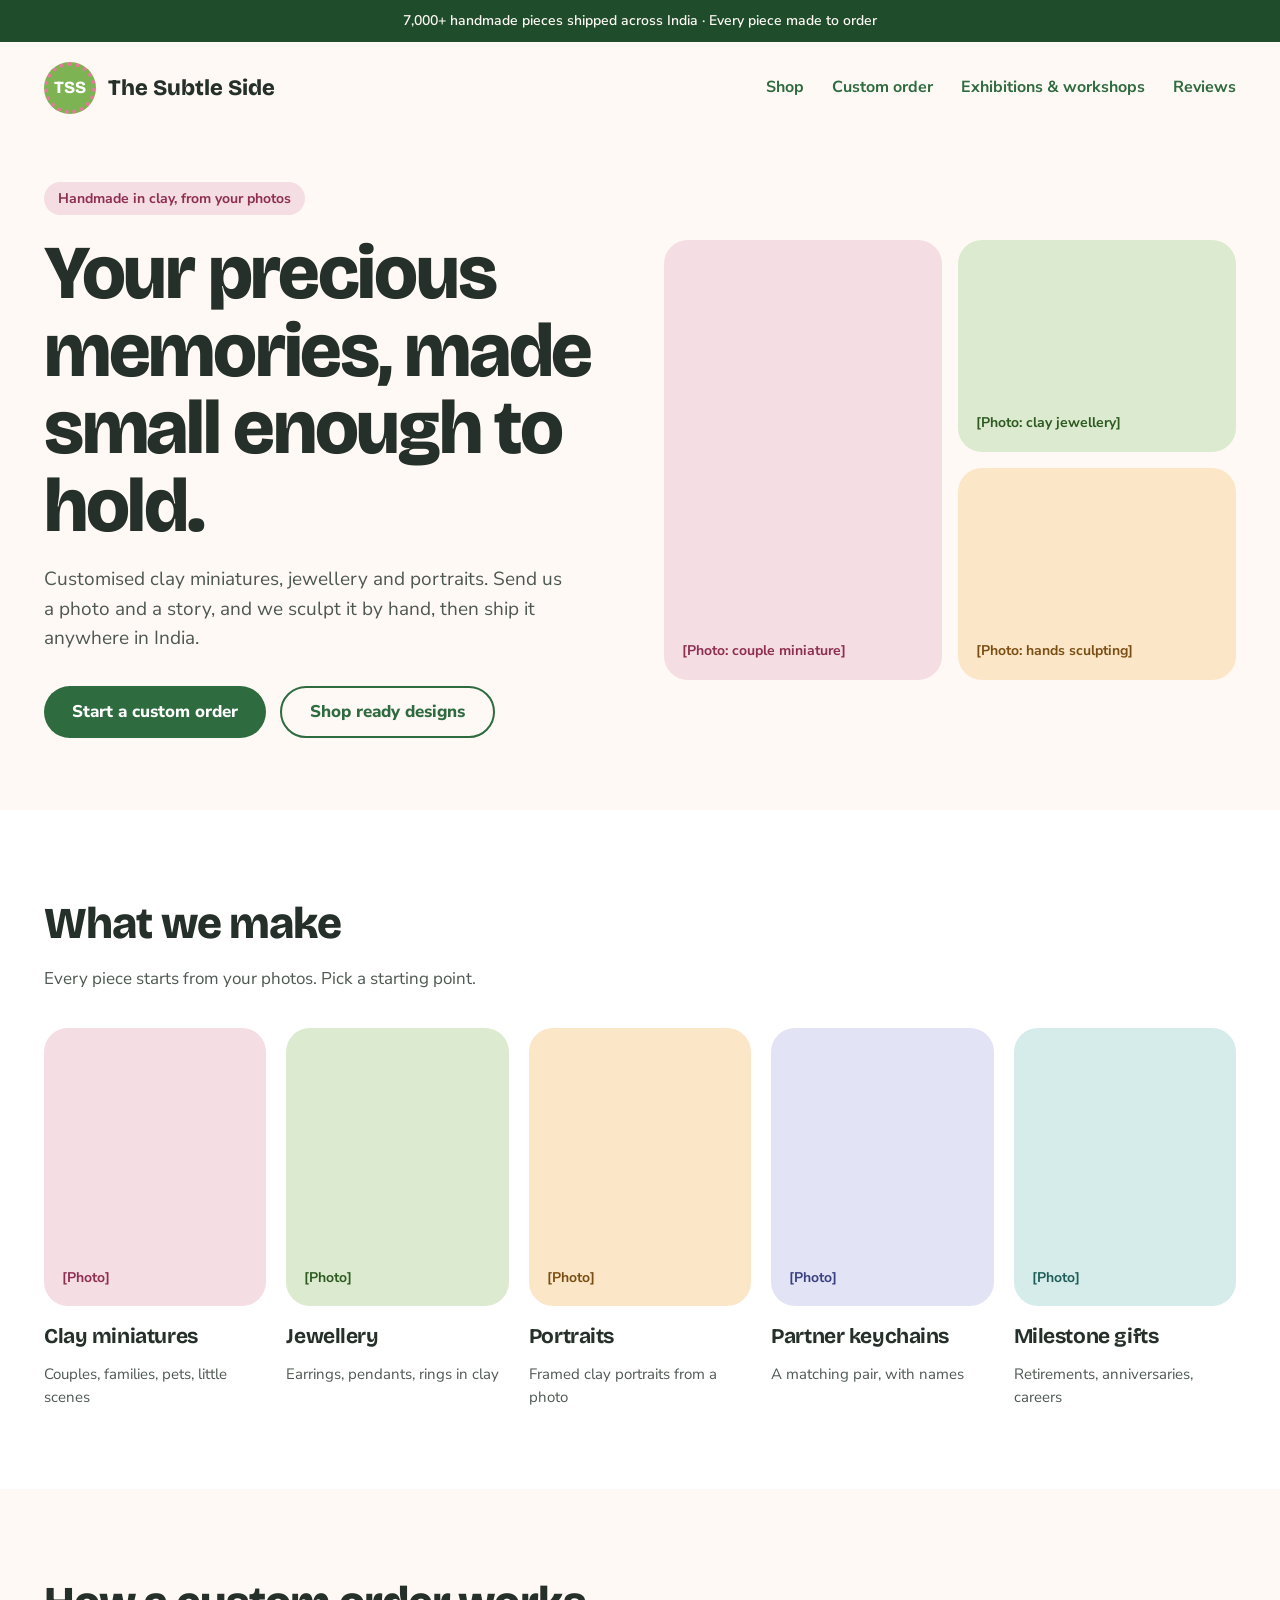
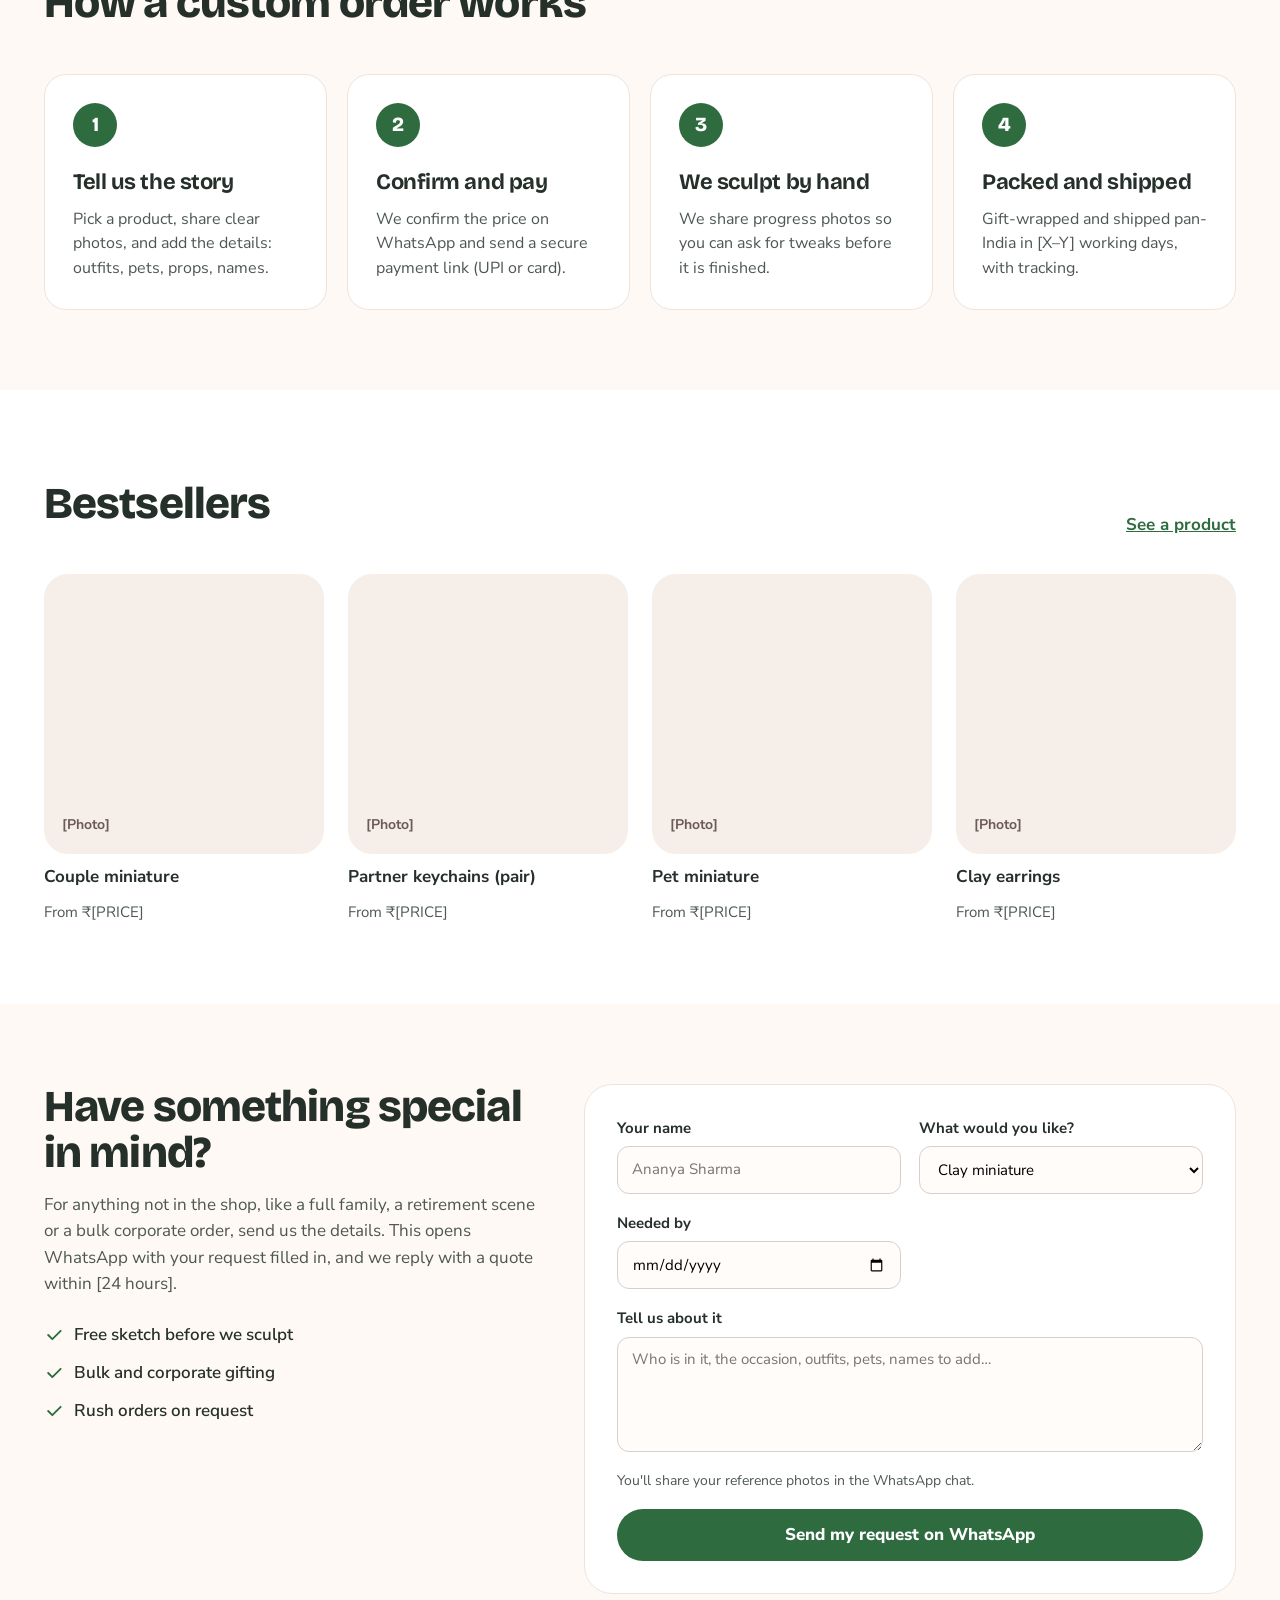
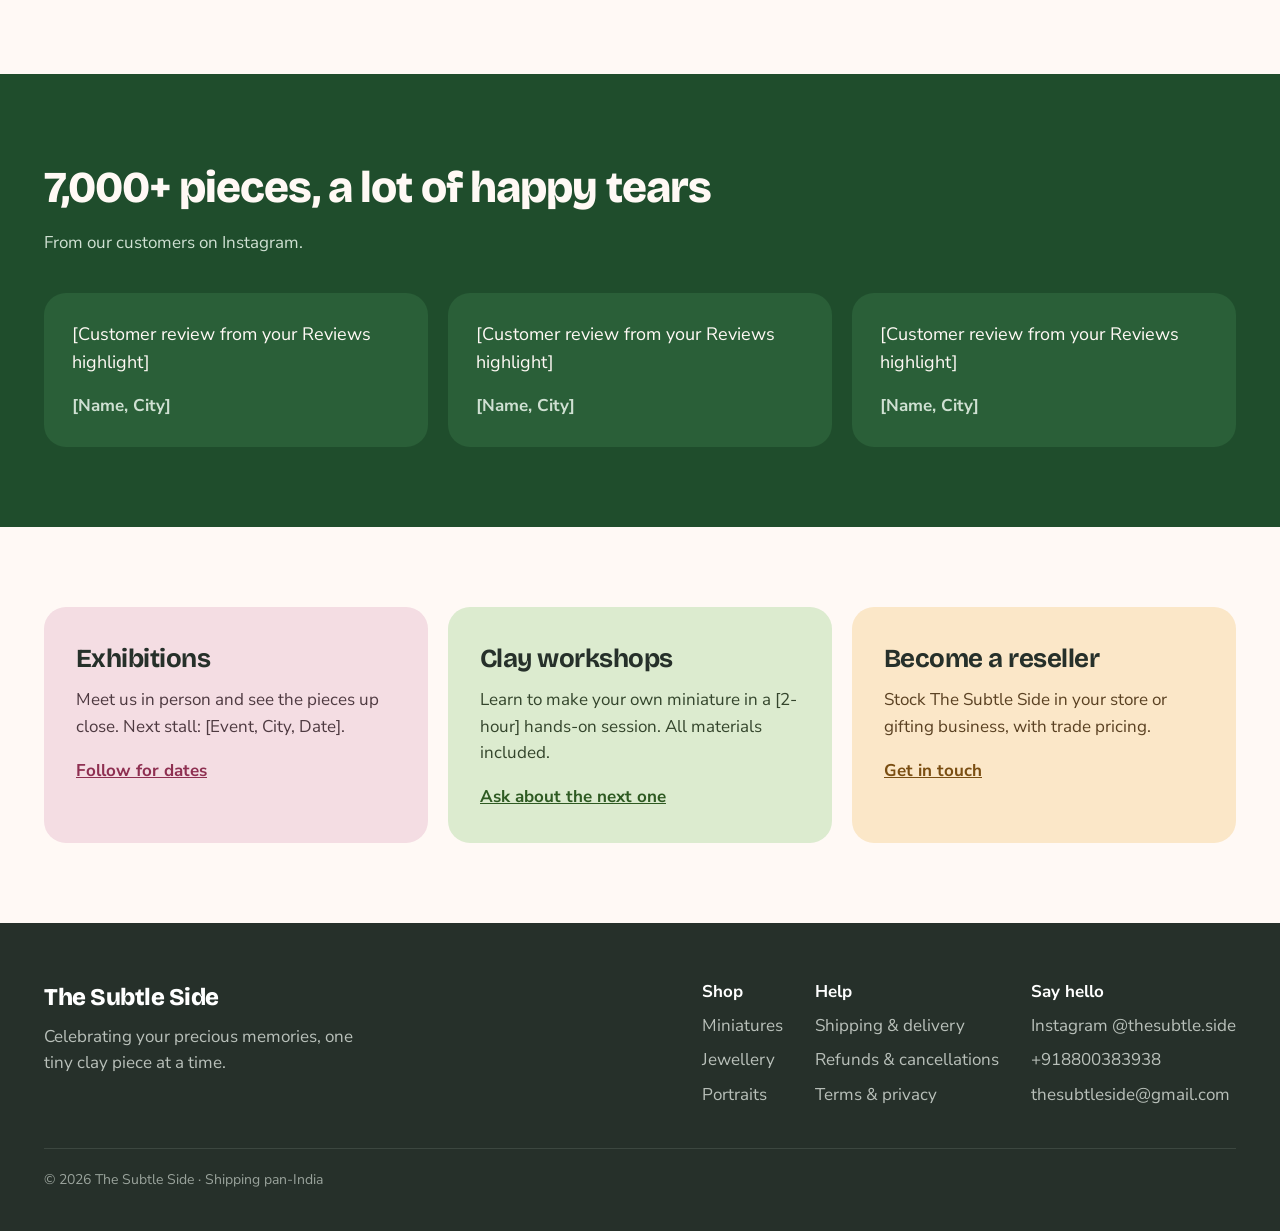
==== index.html @ 4638a1a9 "Add files via upload" ====
<!doctype html>
<html lang="en">
<head>
<meta charset="utf-8">
<meta name="viewport" content="width=device-width, initial-scale=1">
<title>The Subtle Side – Customised clay miniatures, jewellery &amp; portraits</title>
<meta name="description" content="Handmade customised clay miniatures, jewellery and portraits from your photos. 7,000+ pieces shipped across India.">
<link rel="preconnect" href="https://fonts.googleapis.com">
<link href="https://fonts.googleapis.com/css2?family=Bricolage+Grotesque:opsz,wght@12..96,500;12..96,700;12..96,800&family=Nunito+Sans:wght@400;600;700;800&display=swap" rel="stylesheet">
<link rel="stylesheet" href="style.css">
<script src="site.js" defer></script>
</head>
<body>

<div class="bar">7,000+ handmade pieces shipped across India · Every piece made to order</div>

<header class="site">
  <a class="brand" href="index.html"><span class="logo">TSS</span><b>The Subtle Side</b></a>
  <nav class="main" aria-label="Main">
    <a href="#shop">Shop</a>
    <a href="#custom">Custom order</a>
    <a href="#events">Exhibitions &amp; workshops</a>
    <a href="#reviews">Reviews</a>
  </nav>
</header>

<!-- PHOTOS: to use a real photo, add style="background-image:url('images/your-photo.jpg')" to any .ph box
     and delete the [Photo ...] text. Put your photos in an "images" folder next to this file. -->

<section class="hero">
  <div>
    <span class="chip">Handmade in clay, from your photos</span>
    <h1>Your precious memories, made small enough to hold.</h1>
    <p>Customised clay miniatures, jewellery and portraits. Send us a photo and a story, and we sculpt it by hand, then ship it anywhere in India.</p>
    <div class="row">
      <a class="btn" href="#custom">Start a custom order</a>
      <a class="btn ghost" href="#shop">Shop ready designs</a>
    </div>
  </div>
  <div class="mosaic">
    <div class="ph pink tall">[Photo: couple miniature]</div>
    <div class="ph green">[Photo: clay jewellery]</div>
    <div class="ph sand">[Photo: hands sculpting]</div>
  </div>
</section>

<section id="shop" class="white pad">
  <div class="wrap">
    <h2 class="sec">What we make</h2>
    <p class="sub">Every piece starts from your photos. Pick a starting point.</p>
    <div class="grid cats">
      <a class="card-link" href="product.html"><div class="ph pink">[Photo]</div><h3>Clay miniatures</h3><span>Couples, families, pets, little scenes</span></a>
      <a class="card-link" href="#custom"><div class="ph green">[Photo]</div><h3>Jewellery</h3><span>Earrings, pendants, rings in clay</span></a>
      <a class="card-link" href="#custom"><div class="ph sand">[Photo]</div><h3>Portraits</h3><span>Framed clay portraits from a photo</span></a>
      <a class="card-link" href="#custom"><div class="ph blue">[Photo]</div><h3>Partner keychains</h3><span>A matching pair, with names</span></a>
      <a class="card-link" href="#custom"><div class="ph teal">[Photo]</div><h3>Milestone gifts</h3><span>Retirements, anniversaries, careers</span></a>
    </div>
  </div>
</section>

<section class="pad">
  <div class="wrap">
    <h2 class="sec" style="margin-bottom:36px">How a custom order works</h2>
    <div class="grid steps">
      <div class="step"><div class="num">1</div><h3>Tell us the story</h3><p>Pick a product, share clear photos, and add the details: outfits, pets, props, names.</p></div>
      <div class="step"><div class="num">2</div><h3>Confirm and pay</h3><p>We confirm the price on WhatsApp and send a secure payment link (UPI or card).</p></div>
      <div class="step"><div class="num">3</div><h3>We sculpt by hand</h3><p>We share progress photos so you can ask for tweaks before it is finished.</p></div>
      <div class="step"><div class="num">4</div><h3>Packed and shipped</h3><p>Gift-wrapped and shipped pan-India in [X–Y] working days, with tracking.</p></div>
    </div>
  </div>
</section>

<section class="white pad">
  <div class="wrap">
    <div class="row" style="justify-content:space-between;align-items:flex-end;margin-bottom:36px">
      <h2 class="sec" style="margin:0">Bestsellers</h2>
      <a href="product.html" style="font-weight:700">See a product</a>
    </div>
    <div class="grid products">
      <a class="card-link" href="product.html"><div class="ph neutral">[Photo]</div><b>Couple miniature</b><span>From ₹[PRICE]</span></a>
      <a class="card-link" href="#custom"><div class="ph neutral">[Photo]</div><b>Partner keychains (pair)</b><span>From ₹[PRICE]</span></a>
      <a class="card-link" href="#custom"><div class="ph neutral">[Photo]</div><b>Pet miniature</b><span>From ₹[PRICE]</span></a>
      <a class="card-link" href="#custom"><div class="ph neutral">[Photo]</div><b>Clay earrings</b><span>From ₹[PRICE]</span></a>
    </div>
  </div>
</section>

<section id="custom" class="pad">
  <div class="wrap split">
    <div class="l">
      <h2 class="sec" style="line-height:1.05;margin-bottom:16px">Have something special in mind?</h2>
      <p class="sub" style="margin-bottom:24px">For anything not in the shop, like a full family, a retirement scene or a bulk corporate order, send us the details. This opens WhatsApp with your request filled in, and we reply with a quote within [24 hours].</p>
      <div class="ticks">
        <div><svg width="20" height="20" viewBox="0 0 24 24" fill="none" stroke="#2E6B3F" stroke-width="2.2" stroke-linecap="round" stroke-linejoin="round" aria-hidden="true"><path d="M5 12l5 5L20 7"/></svg>Free sketch before we sculpt</div>
        <div><svg width="20" height="20" viewBox="0 0 24 24" fill="none" stroke="#2E6B3F" stroke-width="2.2" stroke-linecap="round" stroke-linejoin="round" aria-hidden="true"><path d="M5 12l5 5L20 7"/></svg>Bulk and corporate gifting</div>
        <div><svg width="20" height="20" viewBox="0 0 24 24" fill="none" stroke="#2E6B3F" stroke-width="2.2" stroke-linecap="round" stroke-linejoin="round" aria-hidden="true"><path d="M5 12l5 5L20 7"/></svg>Rush orders on request</div>
      </div>
    </div>
    <div class="r">
      <form id="custom-form" class="panel">
        <label class="f">Your name<input name="name" type="text" required placeholder="Ananya Sharma"></label>
        <label class="f">What would you like?
          <select name="product">
            <option>Clay miniature</option><option>Jewellery</option><option>Portrait</option>
            <option>Partner keychains</option><option>Milestone / retirement gift</option><option>Bulk or corporate order</option>
          </select>
        </label>
        <label class="f">Needed by<input name="date" type="date"></label>
        <label class="f full">Tell us about it<textarea name="details" rows="4" placeholder="Who is in it, the occasion, outfits, pets, names to add…"></textarea></label>
        <p class="note full" style="margin:0">You'll share your reference photos in the WhatsApp chat.</p>
        <button class="btn block full" type="submit">Send my request on WhatsApp</button>
      </form>
    </div>
  </div>
</section>

<section id="reviews" class="dark pad">
  <div class="wrap">
    <h2 class="sec">7,000+ pieces, a lot of happy tears</h2>
    <p class="sub" style="color:#CFE0D2">From our customers on Instagram.</p>
    <div class="grid reviews">
      <figure><blockquote>[Customer review from your Reviews highlight]</blockquote><figcaption>[Name, City]</figcaption></figure>
      <figure><blockquote>[Customer review from your Reviews highlight]</blockquote><figcaption>[Name, City]</figcaption></figure>
      <figure><blockquote>[Customer review from your Reviews highlight]</blockquote><figcaption>[Name, City]</figcaption></figure>
    </div>
  </div>
</section>

<section id="events" class="pad">
  <div class="wrap grid tiles">
    <div class="tile" style="background:#F4DDE3;color:#4E3A41"><h3 style="color:#26302A">Exhibitions</h3><p>Meet us in person and see the pieces up close. Next stall: [Event, City, Date].</p><a href="https://www.instagram.com/thesubtle.side/" style="font-weight:700;color:#8E2F51">Follow for dates</a></div>
    <div class="tile" style="background:#DCEBCF;color:#34452C"><h3 style="color:#26302A">Clay workshops</h3><p>Learn to make your own miniature in a [2-hour] hands-on session. All materials included.</p><a href="#custom" style="font-weight:700;color:#2E5A22">Ask about the next one</a></div>
    <div class="tile" style="background:#FBE7C8;color:#5A4122"><h3 style="color:#26302A">Become a reseller</h3><p>Stock The Subtle Side in your store or gifting business, with trade pricing.</p><a href="#custom" style="font-weight:700;color:#7A4E12">Get in touch</a></div>
  </div>
</section>

<footer class="site">
  <div class="wrap">
    <div class="cols">
      <div style="flex:1 1 280px"><div class="display" style="font-weight:800;font-size:24px;color:#fff">The Subtle Side</div><span style="max-width:340px">Celebrating your precious memories, one tiny clay piece at a time.</span></div>
      <div><span class="t">Shop</span><a href="#shop">Miniatures</a><a href="#shop">Jewellery</a><a href="#shop">Portraits</a></div>
      <div><span class="t">Help</span><a href="policies.html#shipping">Shipping &amp; delivery</a><a href="policies.html#refunds">Refunds &amp; cancellations</a><a href="policies.html#terms">Terms &amp; privacy</a></div>
      <div><span class="t">Say hello</span><a href="https://www.instagram.com/thesubtle.side/">Instagram @thesubtle.side</a><a data-wa-number href="#">WhatsApp</a><span><a href="mailto:thesubtleside@gmail.com">thesubtleside@gmail.com</a></span></div>
    </div>
    <div class="copy">© 2026 The Subtle Side · Shipping pan-India</div>
  </div>
</footer>

</body>
</html>
---- style.css ----
:root{
  --ground:#FFF9F5; --ink:#26302A; --muted:#4E5852; --green:#2E6B3F; --green-dark:#1F4D2C;
  --leaf:#7DB352; --pink:#E8789A; --pink-soft:#F4DDE3; --pink-ink:#8E2F51; --line:#EFE3DC; --field:#D9CFC9;
}
*{box-sizing:border-box}
body{margin:0;background:var(--ground);color:var(--ink);font-family:'Nunito Sans',system-ui,sans-serif;font-size:17px;line-height:1.55}
a{color:var(--green)}a:hover{color:var(--green-dark)}
img{max-width:100%;display:block}
input,select,textarea,button{font:inherit}
h1,h2,h3,.display{font-family:'Bricolage Grotesque',sans-serif;letter-spacing:-0.02em}
.wrap{max-width:1240px;margin:0 auto;padding:0 24px}
.bar{background:var(--green-dark);color:var(--ground);text-align:center;padding:10px 16px;font-size:14px;font-weight:600}
header.site{display:flex;flex-wrap:wrap;align-items:center;justify-content:space-between;gap:16px;padding:20px 24px;max-width:1240px;margin:0 auto}
.brand{display:flex;align-items:center;gap:12px;text-decoration:none;color:var(--ink)}
.logo{width:52px;height:52px;border-radius:50%;background:var(--leaf);border:4px dotted var(--pink);display:flex;align-items:center;justify-content:center;font-family:'Bricolage Grotesque',sans-serif;font-weight:800;color:#fff;font-size:17px}
.brand b{font-family:'Bricolage Grotesque',sans-serif;font-weight:800;font-size:22px}
nav.main{display:flex;flex-wrap:wrap;gap:8px 28px;font-weight:700;font-size:16px}
nav.main a{text-decoration:none}
.btn{display:inline-flex;align-items:center;justify-content:center;min-height:52px;padding:0 28px;border-radius:999px;background:var(--green);color:#fff;font-weight:800;text-decoration:none;border:0;cursor:pointer}
.btn:hover{background:var(--green-dark);color:#fff}
.btn.ghost{background:transparent;border:2px solid var(--green);color:var(--green)}
.btn.block{width:100%}
.chip{display:inline-block;background:var(--pink-soft);color:var(--pink-ink);font-weight:700;font-size:14px;padding:6px 14px;border-radius:999px}
.hero{display:flex;flex-wrap:wrap;gap:48px;align-items:center;padding:48px 24px 72px;max-width:1240px;margin:0 auto}
.hero>div{flex:1 1 440px;min-width:0}
.hero h1{font-weight:800;font-size:clamp(42px,6vw,76px);line-height:1.02;letter-spacing:-0.03em;margin:20px 0}
.hero p{font-size:19px;color:var(--muted);margin:0 0 32px;max-width:520px}
.row{display:flex;flex-wrap:wrap;gap:14px}
.ph{border-radius:24px;display:flex;align-items:flex-end;padding:18px;font-weight:700;font-size:14px;overflow:hidden;background-size:cover;background-position:center}
.ph.pink{background-color:var(--pink-soft);color:var(--pink-ink)}
.ph.green{background-color:#DCEBCF;color:#2E5A22}
.ph.sand{background-color:#FBE7C8;color:#7A4E12}
.ph.blue{background-color:#E2E4F6;color:#3A3F80}
.ph.teal{background-color:#D6ECEA;color:#1F5E58}
.ph.neutral{background-color:#F6EEE9;color:#6B5C55}
.mosaic{display:grid;grid-template-columns:1fr 1fr;gap:16px}
.mosaic .tall{grid-row:span 2;min-height:440px}
.mosaic .ph:not(.tall){min-height:212px}
section.white{background:#fff}
section.pad{padding:80px 0}
h2.sec{font-weight:800;font-size:clamp(32px,4vw,44px);margin:0 0 8px}
.sub{color:var(--muted);margin:0 0 36px}
.grid{display:grid;gap:20px}
.cats{grid-template-columns:repeat(auto-fit,minmax(200px,1fr))}
.card-link{text-decoration:none;color:var(--ink);display:flex;flex-direction:column;gap:10px}
.card-link .ph{aspect-ratio:4/5}
.card-link h3{font-size:21px;margin:4px 0 0}
.card-link span{color:var(--muted);font-size:15px}
.steps{grid-template-columns:repeat(auto-fit,minmax(230px,1fr))}
.step{background:#fff;border:1px solid var(--line);border-radius:22px;padding:28px}
.num{width:44px;height:44px;border-radius:50%;background:var(--green);color:#fff;display:flex;align-items:center;justify-content:center;font-weight:800;font-family:'Bricolage Grotesque',sans-serif;font-size:20px}
.step h3{font-size:22px;margin:18px 0 8px}
.step p{margin:0;color:var(--muted);font-size:16px}
.products{grid-template-columns:repeat(auto-fit,minmax(240px,1fr));gap:24px}
.products .ph{aspect-ratio:1/1}
.split{display:flex;flex-wrap:wrap;gap:48px}
.split>.l{flex:1 1 360px;min-width:0}
.split>.r{flex:1 1 520px;min-width:0}
.ticks{display:flex;flex-direction:column;gap:12px;font-weight:600}
.ticks div{display:flex;gap:10px;align-items:center}
form.panel{background:#fff;border:1px solid var(--line);border-radius:28px;padding:32px;display:grid;grid-template-columns:repeat(auto-fit,minmax(220px,1fr));gap:18px}
label.f{display:flex;flex-direction:column;gap:6px;font-weight:700;font-size:15px}
label.f.full,.full{grid-column:1/-1}
.f input,.f select,.f textarea{min-height:48px;border:1.5px solid var(--field);border-radius:12px;padding:10px 14px;background:#FFFCFA;font-weight:400}
.f textarea{resize:vertical}
.note{font-size:14px;color:var(--muted)}
section.dark{background:var(--green-dark);color:var(--ground)}
.reviews{grid-template-columns:repeat(auto-fit,minmax(280px,1fr))}
.reviews figure{margin:0;background:#2A5F38;border-radius:22px;padding:28px;display:flex;flex-direction:column;gap:16px}
.reviews blockquote{margin:0;font-size:18px}
.reviews figcaption{font-weight:700;color:#CFE0D2}
.tiles{grid-template-columns:repeat(auto-fit,minmax(280px,1fr))}
.tile{border-radius:22px;padding:32px}
.tile h3{font-size:26px;margin:0 0 8px}
.tile p{margin:0 0 18px}
footer.site{background:var(--ink);color:#E6E8E4;padding:56px 0 40px}
footer .cols{display:flex;flex-wrap:wrap;justify-content:space-between;gap:32px}
footer .cols>div{display:flex;flex-direction:column;gap:8px}
footer a,footer span{color:#B9C0BA;text-decoration:none}
footer a:hover{color:#fff}
footer .t{font-weight:700;color:#fff}
footer .copy{margin-top:40px;padding-top:20px;border-top:1px solid #3C4740;font-size:14px;color:#9AA39C}
/* product page */
.crumb{font-size:14px;color:#5B645E}
.pdp{display:flex;flex-wrap:wrap;gap:48px;padding:28px 24px 80px;max-width:1240px;margin:0 auto}
.pdp .gallery{flex:1 1 520px;min-width:0;display:flex;flex-direction:column;gap:14px}
.pdp .gallery .main{aspect-ratio:1/1}
.thumbs{display:grid;grid-template-columns:repeat(4,1fr);gap:12px}
.thumbs .ph{aspect-ratio:1/1;border-radius:16px;padding:0}
.pdp .info{flex:1 1 440px;min-width:0;display:flex;flex-direction:column;gap:26px}
.pdp h1{font-weight:800;font-size:46px;line-height:1.05;margin:0 0 10px}
.price{font-size:24px;font-weight:700}
fieldset{border:0;padding:0;margin:0}
legend,.lbl{font-weight:800;margin-bottom:10px;padding:0}
.pills{display:flex;flex-wrap:wrap;gap:10px}
.pill{min-height:48px;padding:0 20px;border-radius:999px;font-weight:700;cursor:pointer;border:2px solid var(--field);background:#fff;color:var(--ink)}
.pill[aria-pressed="true"]{border-color:var(--green);background:var(--green);color:#fff}
.stepper{display:inline-flex;align-items:center;gap:4px;border:1.5px solid var(--field);border-radius:999px;padding:4px;background:#fff}
.stepper button{width:44px;height:44px;border-radius:50%;border:0;background:#F6EEE9;font-size:22px;font-weight:700;cursor:pointer;color:var(--ink)}
.stepper output{min-width:44px;text-align:center;font-weight:800;font-size:18px}
.addon{display:flex;align-items:center;gap:12px;min-height:52px;padding:0 16px;border-radius:14px;border:2px solid #E7DDD7;background:#fff;font-weight:600;cursor:pointer}
.addon:has(input:checked){border-color:var(--green);background:#F1F7EE}
.addon input{width:20px;height:20px;accent-color:var(--green)}
.addon span:first-of-type{flex:1}
.addon .p{color:#5B645E}
.perks{display:flex;flex-wrap:wrap;gap:8px 24px;font-size:14px;color:#5B645E;font-weight:600}
.summary{background:#fff;border:1px solid var(--line);border-radius:18px;padding:18px;font-size:15px}
@media (max-width:600px){.mosaic .tall{min-height:300px}.pdp h1{font-size:36px}form.panel{padding:22px}}
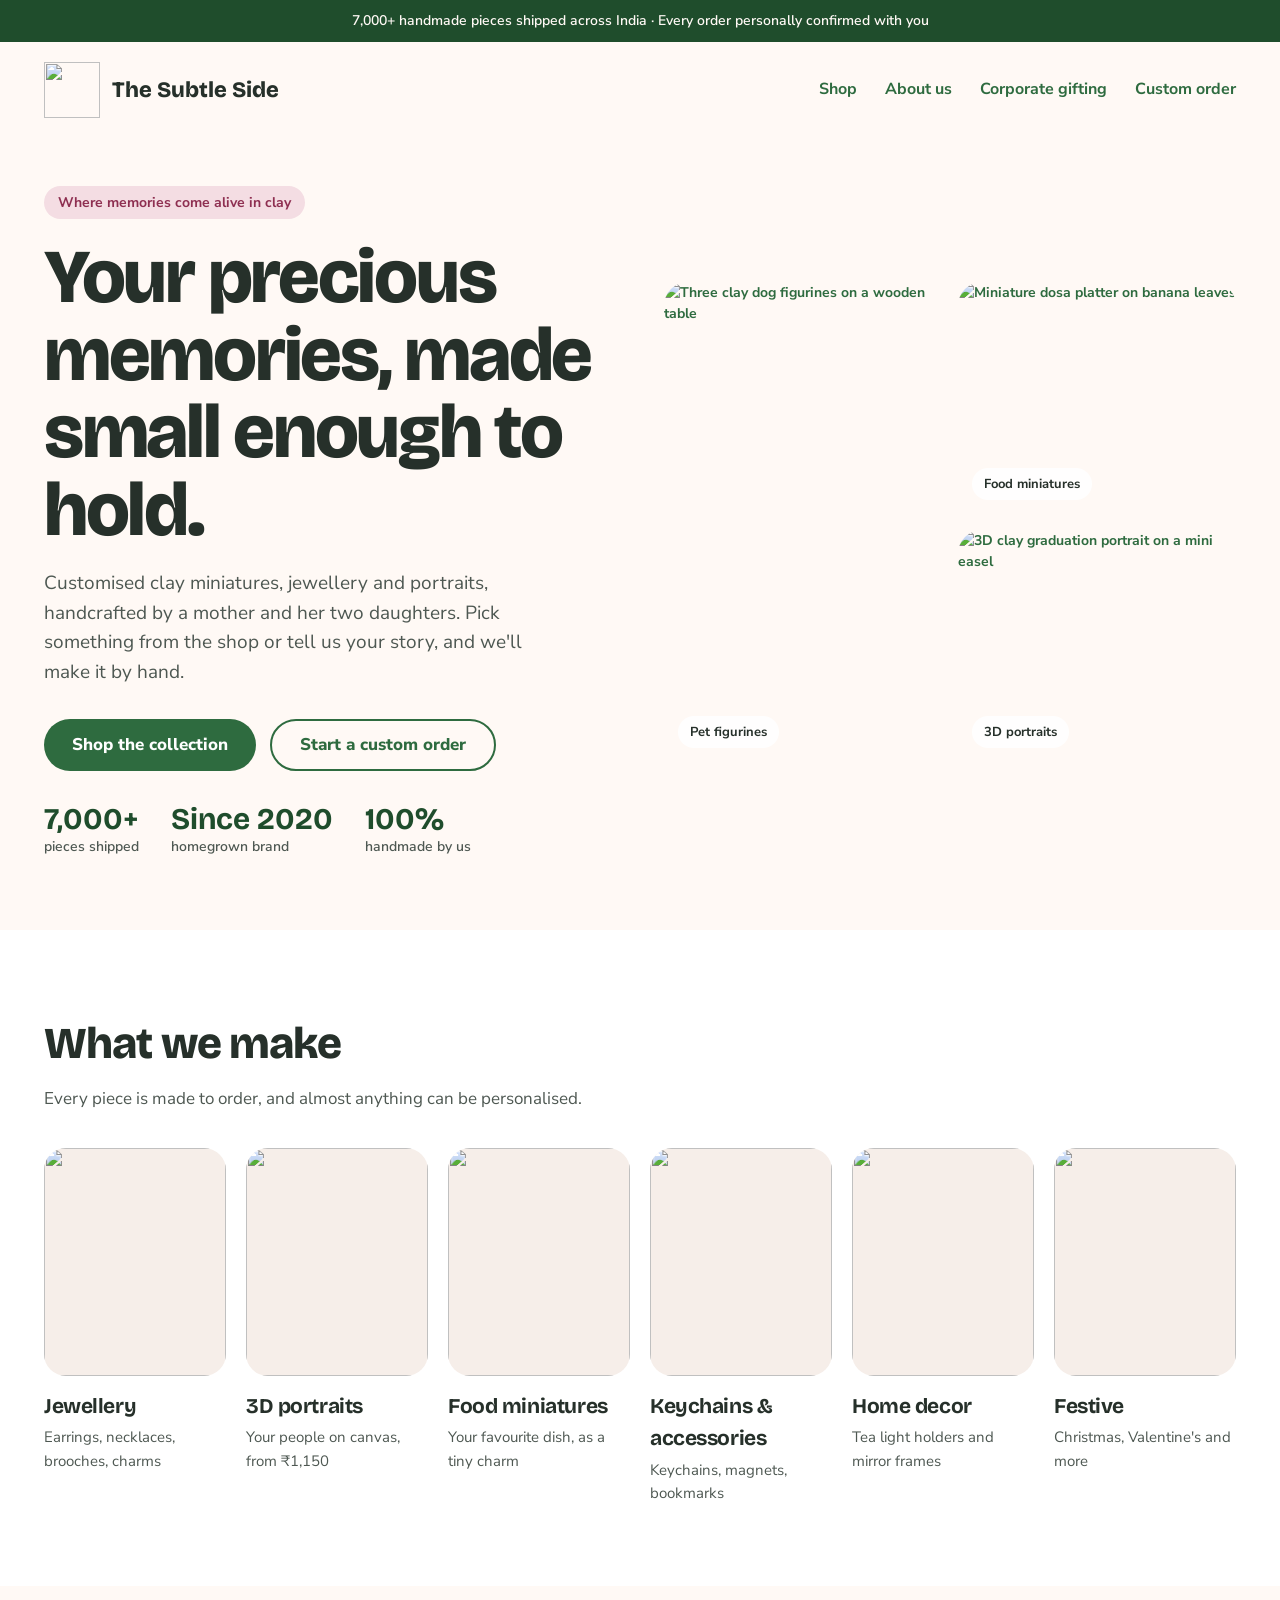
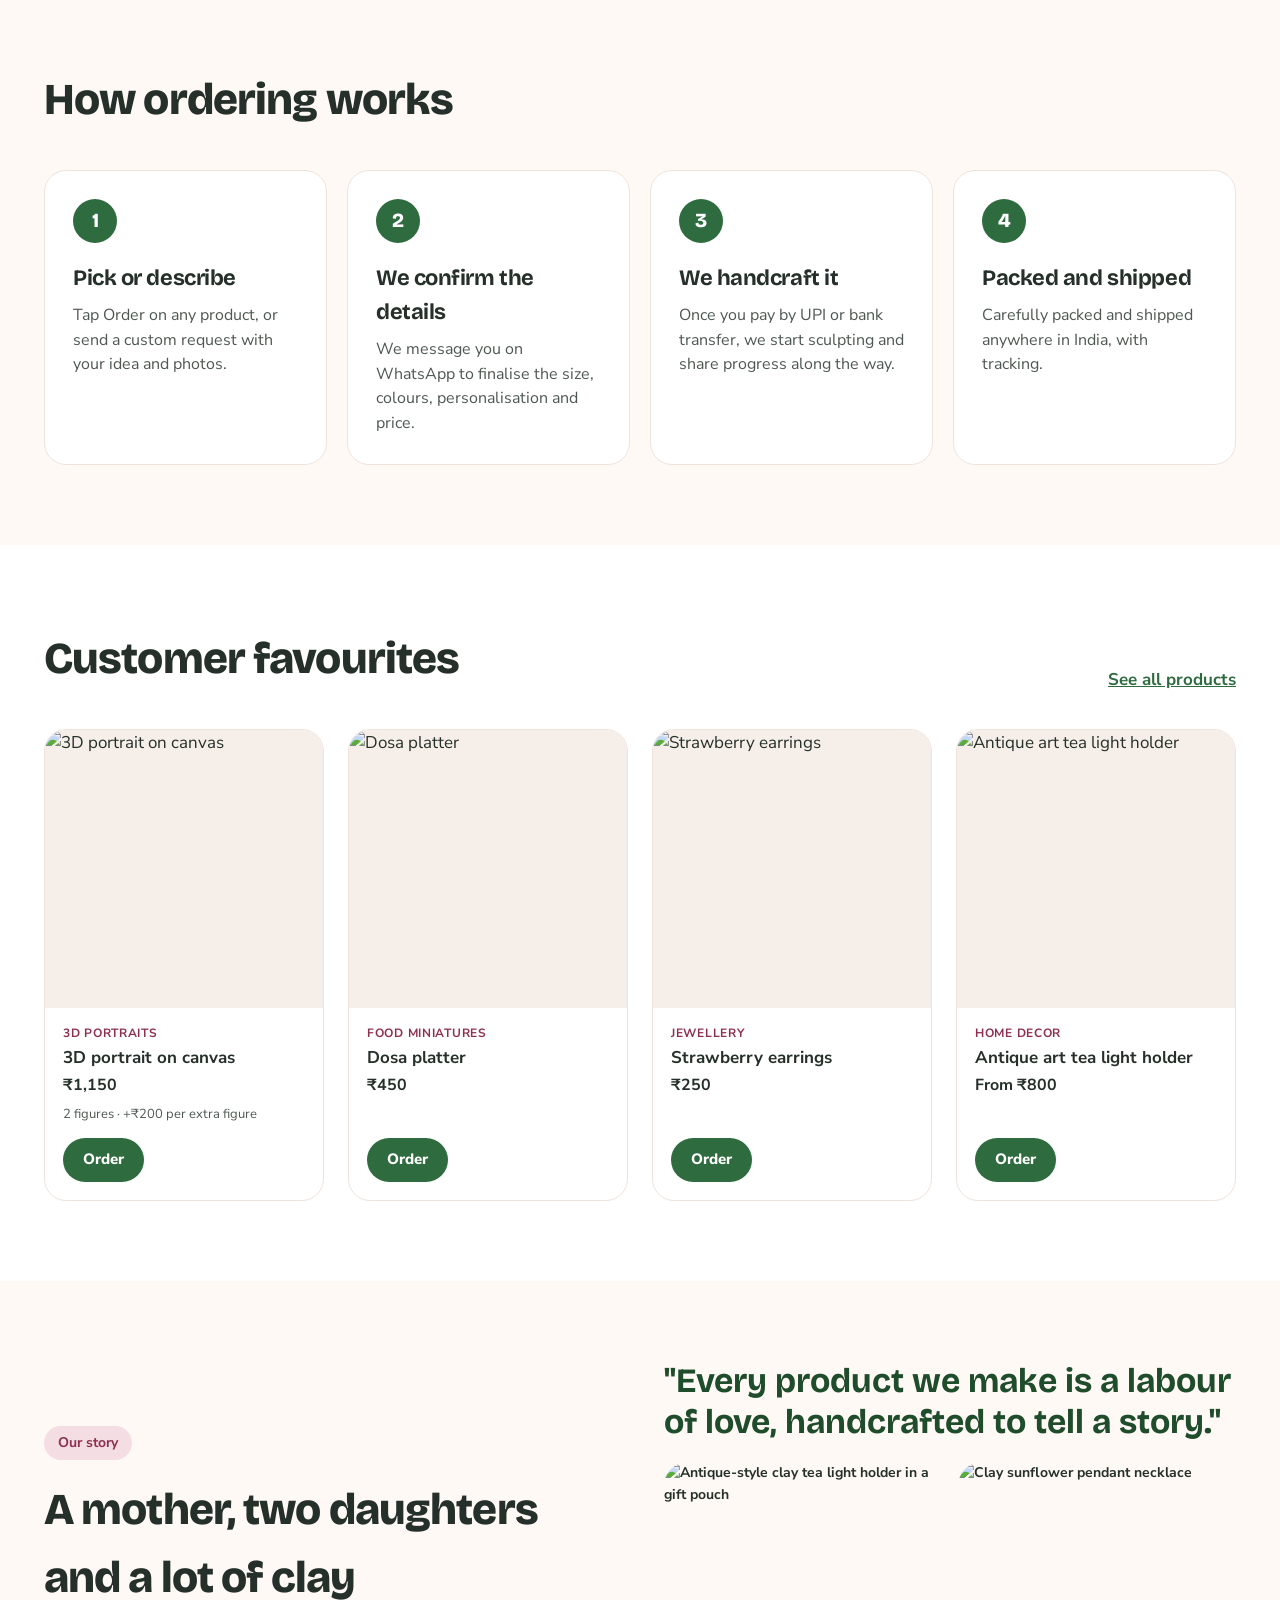
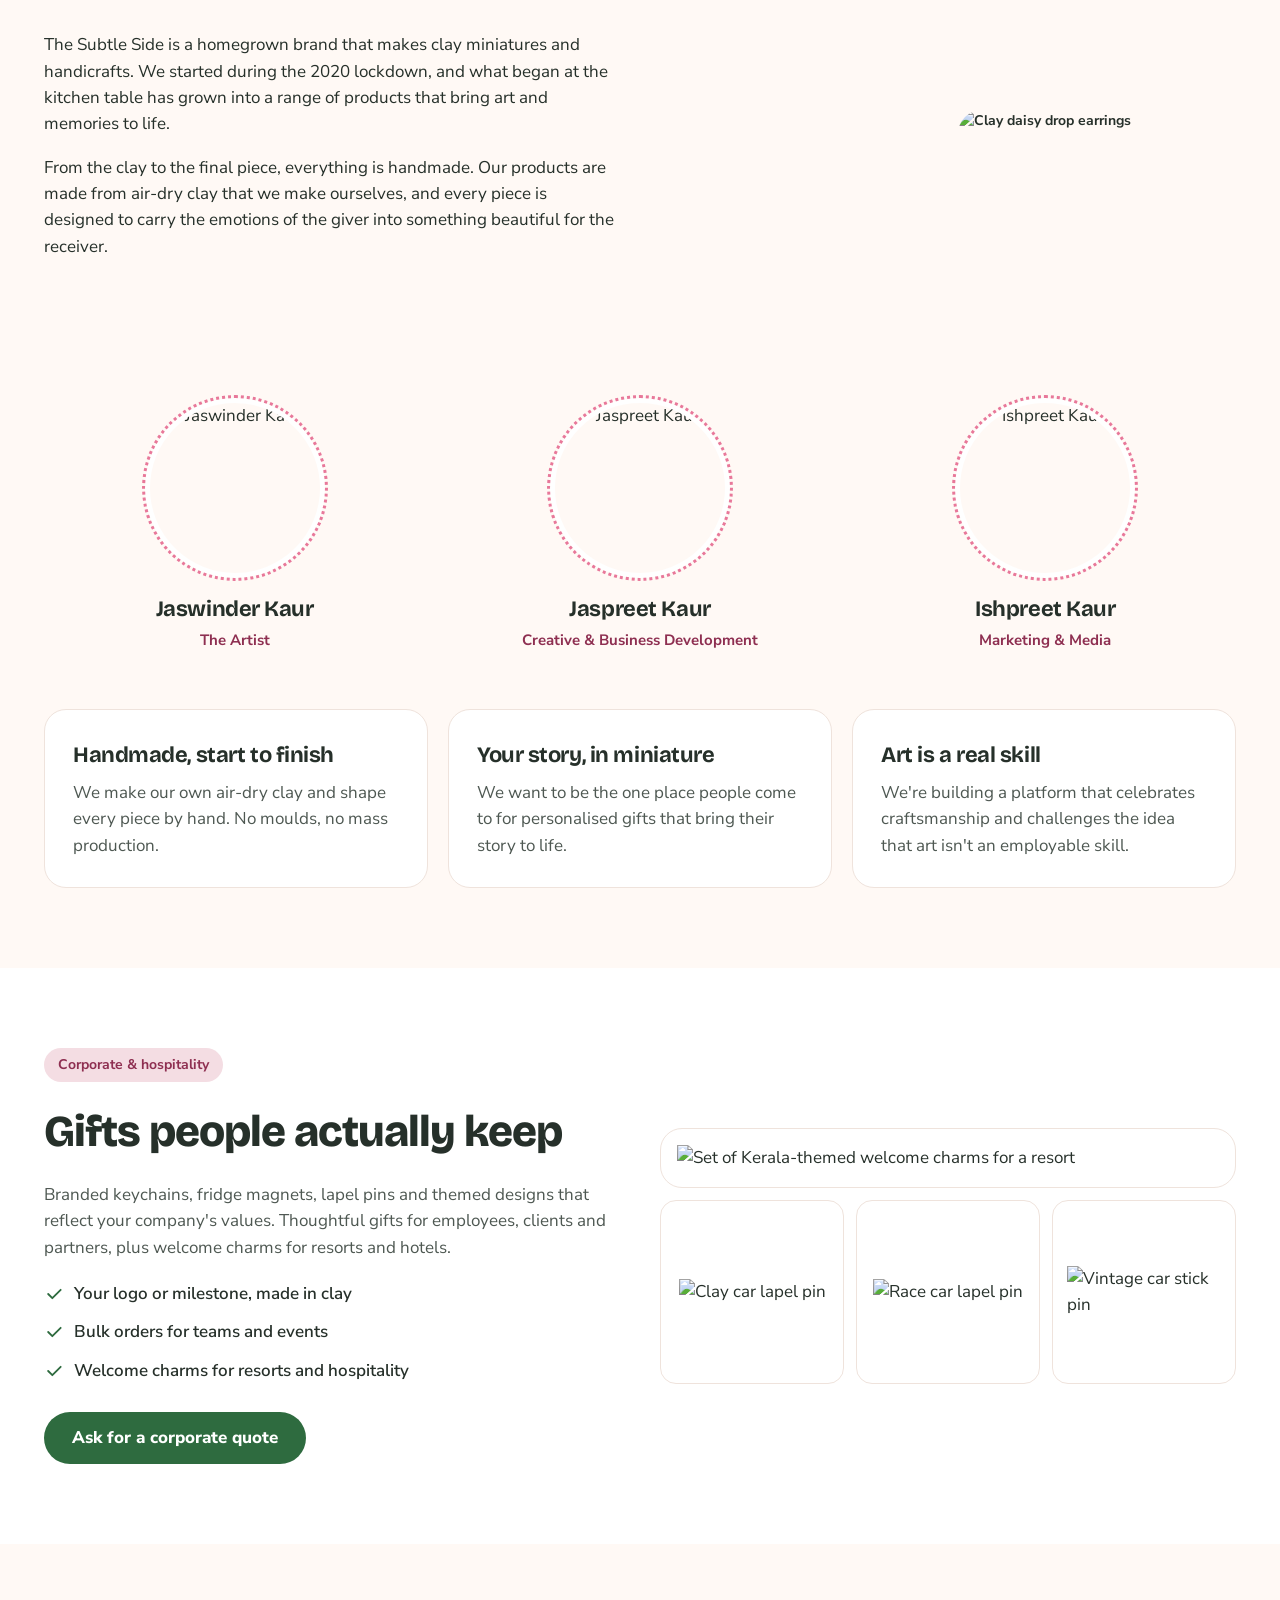
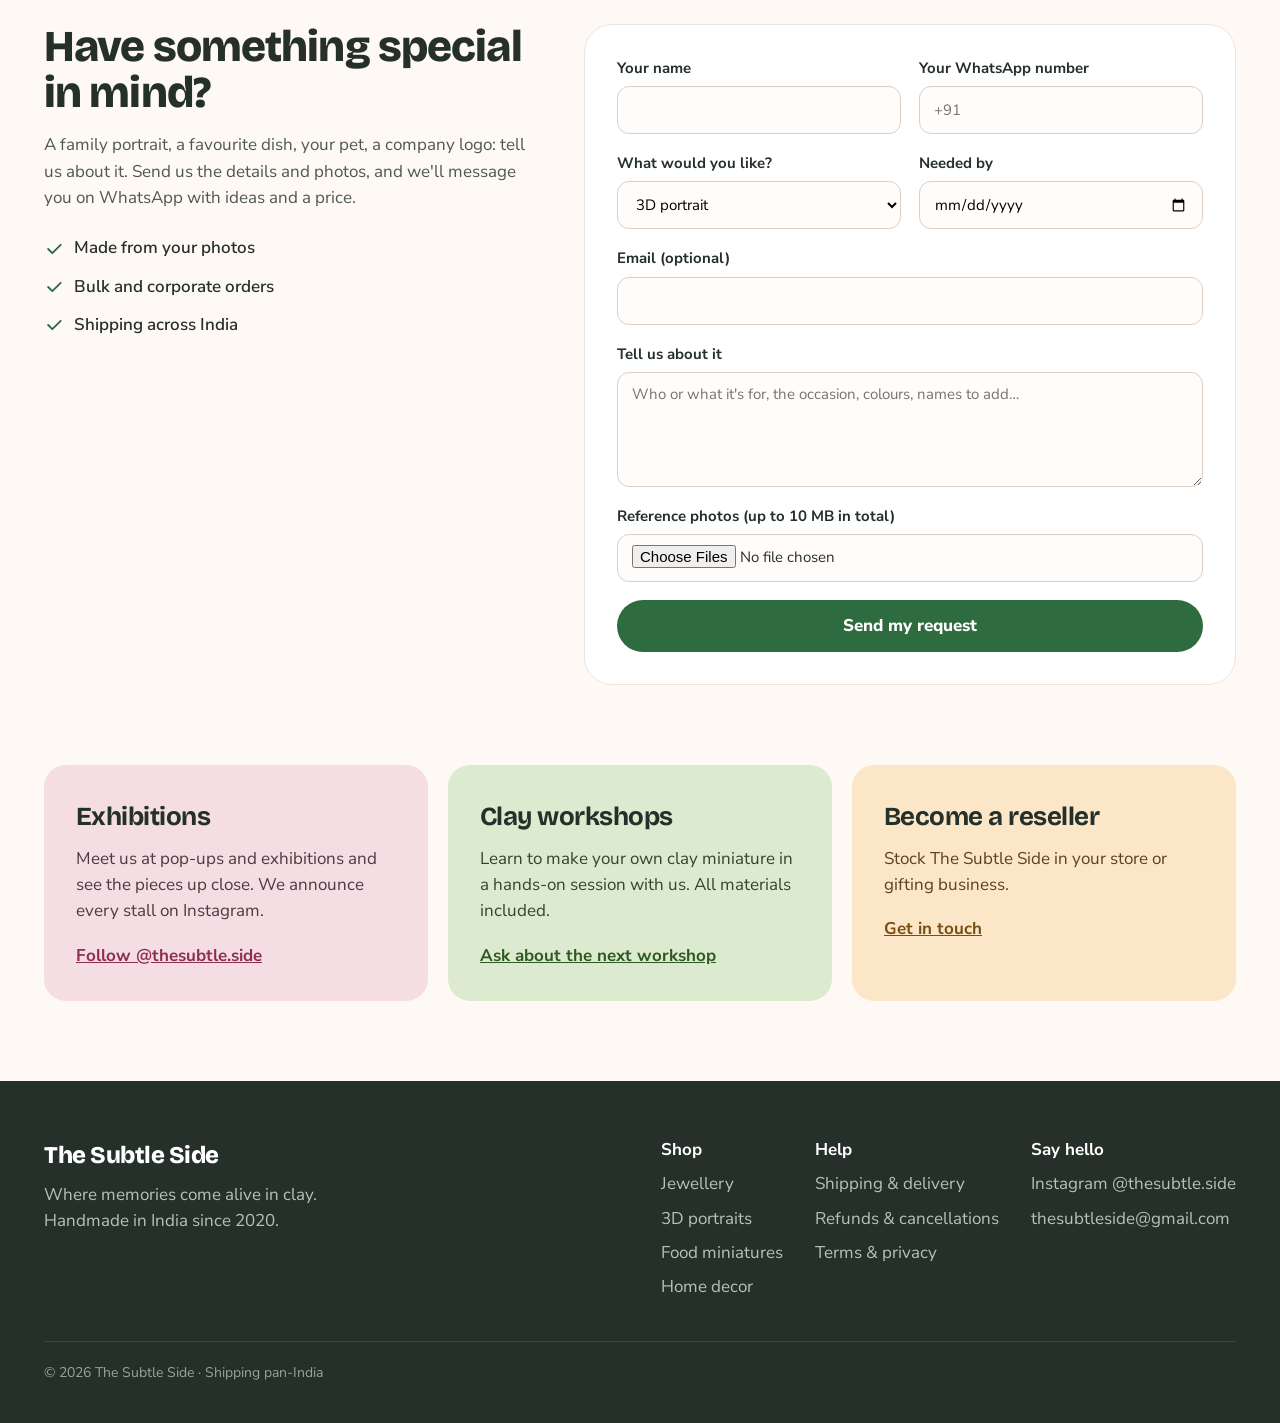
==== commit ee24e360: "Add files via upload" ====
--- a/index.html
+++ b/index.html
@@ -3,69 +3,75 @@
 <head>
 <meta charset="utf-8">
 <meta name="viewport" content="width=device-width, initial-scale=1">
-<title>The Subtle Side – Customised clay miniatures, jewellery &amp; portraits</title>
-<meta name="description" content="Handmade customised clay miniatures, jewellery and portraits from your photos. 7,000+ pieces shipped across India.">
+<title>The Subtle Side – Handmade clay miniatures, jewellery &amp; portraits</title>
+<meta name="description" content="Handmade customised clay miniatures, jewellery, 3D portraits and corporate gifts by a mother-daughter trio. 7,000+ pieces shipped across India.">
+<link rel="icon" href="images/logo/tss-logo.png">
 <link rel="preconnect" href="https://fonts.googleapis.com">
 <link href="https://fonts.googleapis.com/css2?family=Bricolage+Grotesque:opsz,wght@12..96,500;12..96,700;12..96,800&family=Nunito+Sans:wght@400;600;700;800&display=swap" rel="stylesheet">
 <link rel="stylesheet" href="style.css">
+<script src="products.js" defer></script>
 <script src="site.js" defer></script>
 </head>
 <body>
 
-<div class="bar">7,000+ handmade pieces shipped across India · Every piece made to order</div>
+<div class="bar">7,000+ handmade pieces shipped across India · Every order personally confirmed with you</div>
 
 <header class="site">
-  <a class="brand" href="index.html"><span class="logo">TSS</span><b>The Subtle Side</b></a>
+  <a class="brand" href="index.html"><img class="logo-img" src="images/logo/tss-logo.png" alt=""><b>The Subtle Side</b></a>
   <nav class="main" aria-label="Main">
-    <a href="#shop">Shop</a>
+    <a href="shop.html">Shop</a>
+    <a href="#about">About us</a>
+    <a href="#corporate">Corporate gifting</a>
     <a href="#custom">Custom order</a>
-    <a href="#events">Exhibitions &amp; workshops</a>
-    <a href="#reviews">Reviews</a>
   </nav>
 </header>
 
-<!-- PHOTOS: to use a real photo, add style="background-image:url('images/your-photo.jpg')" to any .ph box
-     and delete the [Photo ...] text. Put your photos in an "images" folder next to this file. -->
-
 <section class="hero">
+  <img class="sparkle" src="images/logo/sparkle-accent.png" alt="" style="right:2%;top:-8px">
   <div>
-    <span class="chip">Handmade in clay, from your photos</span>
+    <span class="chip">Where memories come alive in clay</span>
     <h1>Your precious memories, made small enough to hold.</h1>
-    <p>Customised clay miniatures, jewellery and portraits. Send us a photo and a story, and we sculpt it by hand, then ship it anywhere in India.</p>
+    <p>Customised clay miniatures, jewellery and portraits, handcrafted by a mother and her two daughters. Pick something from the shop or tell us your story, and we'll make it by hand.</p>
     <div class="row">
-      <a class="btn" href="#custom">Start a custom order</a>
-      <a class="btn ghost" href="#shop">Shop ready designs</a>
+      <a class="btn" href="shop.html">Shop the collection</a>
+      <a class="btn ghost" href="#custom">Start a custom order</a>
+    </div>
+    <div class="stats">
+      <div><b>7,000+</b><span>pieces shipped</span></div>
+      <div><b>Since 2020</b><span>homegrown brand</span></div>
+      <div><b>100%</b><span>handmade by us</span></div>
     </div>
   </div>
   <div class="mosaic">
-    <div class="ph pink tall">[Photo: couple miniature]</div>
-    <div class="ph green">[Photo: clay jewellery]</div>
-    <div class="ph sand">[Photo: hands sculpting]</div>
+    <a href="shop.html#figurines" class="ph photo tall"><img src="images/accessories/dog-trio-figures.jpg" alt="Three clay dog figurines on a wooden table"><span class="tag">Pet figurines</span></a>
+    <a href="shop.html#food" class="ph photo"><img src="images/food/dosa-platter.jpg" alt="Miniature dosa platter on banana leaves"><span class="tag">Food miniatures</span></a>
+    <a href="shop.html#portraits" class="ph photo"><img src="images/portraits/graduation-portrait-duo.jpg" alt="3D clay graduation portrait on a mini easel"><span class="tag">3D portraits</span></a>
   </div>
 </section>
 
 <section id="shop" class="white pad">
   <div class="wrap">
     <h2 class="sec">What we make</h2>
-    <p class="sub">Every piece starts from your photos. Pick a starting point.</p>
+    <p class="sub">Every piece is made to order, and almost anything can be personalised.</p>
     <div class="grid cats">
-      <a class="card-link" href="product.html"><div class="ph pink">[Photo]</div><h3>Clay miniatures</h3><span>Couples, families, pets, little scenes</span></a>
-      <a class="card-link" href="#custom"><div class="ph green">[Photo]</div><h3>Jewellery</h3><span>Earrings, pendants, rings in clay</span></a>
-      <a class="card-link" href="#custom"><div class="ph sand">[Photo]</div><h3>Portraits</h3><span>Framed clay portraits from a photo</span></a>
-      <a class="card-link" href="#custom"><div class="ph blue">[Photo]</div><h3>Partner keychains</h3><span>A matching pair, with names</span></a>
-      <a class="card-link" href="#custom"><div class="ph teal">[Photo]</div><h3>Milestone gifts</h3><span>Retirements, anniversaries, careers</span></a>
+      <a class="cat-tile" href="shop.html#jewellery"><div class="tile-img"><img src="images/jewellery/strawberry-earrings.jpg" alt="" loading="lazy"></div><h3>Jewellery</h3><span>Earrings, necklaces, brooches, charms</span></a>
+      <a class="cat-tile" href="shop.html#portraits"><div class="tile-img"><img src="images/portraits/travel-couple-portrait.jpg" alt="" loading="lazy"></div><h3>3D portraits</h3><span>Your people on canvas, from ₹1,150</span></a>
+      <a class="cat-tile" href="shop.html#food"><div class="tile-img"><img src="images/food/noodles-charm.jpg" alt="" loading="lazy"></div><h3>Food miniatures</h3><span>Your favourite dish, as a tiny charm</span></a>
+      <a class="cat-tile" href="shop.html#accessories"><div class="tile-img"><img src="images/accessories/burger-keychains.jpg" alt="" loading="lazy"></div><h3>Keychains &amp; accessories</h3><span>Keychains, magnets, bookmarks</span></a>
+      <a class="cat-tile" href="shop.html#decor"><div class="tile-img"><img src="images/tealights/antique-tealight-lit.jpg" alt="" loading="lazy"></div><h3>Home decor</h3><span>Tea light holders and mirror frames</span></a>
+      <a class="cat-tile" href="shop.html#festive"><div class="tile-img"><img src="images/festive/xmas-wreath-charms.jpg" alt="" loading="lazy"></div><h3>Festive</h3><span>Christmas, Valentine's and more</span></a>
     </div>
   </div>
 </section>
 
 <section class="pad">
   <div class="wrap">
-    <h2 class="sec" style="margin-bottom:36px">How a custom order works</h2>
+    <h2 class="sec" style="margin-bottom:36px">How ordering works</h2>
     <div class="grid steps">
-      <div class="step"><div class="num">1</div><h3>Tell us the story</h3><p>Pick a product, share clear photos, and add the details: outfits, pets, props, names.</p></div>
-      <div class="step"><div class="num">2</div><h3>Confirm and pay</h3><p>We confirm the price on WhatsApp and send a secure payment link (UPI or card).</p></div>
-      <div class="step"><div class="num">3</div><h3>We sculpt by hand</h3><p>We share progress photos so you can ask for tweaks before it is finished.</p></div>
-      <div class="step"><div class="num">4</div><h3>Packed and shipped</h3><p>Gift-wrapped and shipped pan-India in [X–Y] working days, with tracking.</p></div>
+      <div class="step"><div class="num">1</div><h3>Pick or describe</h3><p>Tap Order on any product, or send a custom request with your idea and photos.</p></div>
+      <div class="step"><div class="num">2</div><h3>We confirm the details</h3><p>We message you on WhatsApp to finalise the size, colours, personalisation and price.</p></div>
+      <div class="step"><div class="num">3</div><h3>We handcraft it</h3><p>Once you pay by UPI or bank transfer, we start sculpting and share progress along the way.</p></div>
+      <div class="step"><div class="num">4</div><h3>Packed and shipped</h3><p>Carefully packed and shipped anywhere in India, with tracking.</p></div>
     </div>
   </div>
 </section>
@@ -73,14 +79,66 @@
 <section class="white pad">
   <div class="wrap">
     <div class="row" style="justify-content:space-between;align-items:flex-end;margin-bottom:36px">
-      <h2 class="sec" style="margin:0">Bestsellers</h2>
-      <a href="product.html" style="font-weight:700">See a product</a>
-    </div>
-    <div class="grid products">
-      <a class="card-link" href="product.html"><div class="ph neutral">[Photo]</div><b>Couple miniature</b><span>From ₹[PRICE]</span></a>
-      <a class="card-link" href="#custom"><div class="ph neutral">[Photo]</div><b>Partner keychains (pair)</b><span>From ₹[PRICE]</span></a>
-      <a class="card-link" href="#custom"><div class="ph neutral">[Photo]</div><b>Pet miniature</b><span>From ₹[PRICE]</span></a>
-      <a class="card-link" href="#custom"><div class="ph neutral">[Photo]</div><b>Clay earrings</b><span>From ₹[PRICE]</span></a>
+      <h2 class="sec" style="margin:0">Customer favourites</h2>
+      <a href="shop.html" style="font-weight:700">See all products</a>
+    </div>
+    <div id="featured" class="pgrid"></div>
+  </div>
+</section>
+
+<section id="about" class="pad">
+  <div class="wrap">
+    <div class="about-intro">
+      <div>
+        <span class="chip">Our story</span>
+        <h2 class="sec" style="margin:16px 0 20px">A mother, two daughters and a lot of clay</h2>
+        <p>The Subtle Side is a homegrown brand that makes clay miniatures and handicrafts. We started during the 2020 lockdown, and what began at the kitchen table has grown into a range of products that bring art and memories to life.</p>
+        <p>From the clay to the final piece, everything is handmade. Our products are made from air-dry clay that we make ourselves, and every piece is designed to carry the emotions of the giver into something beautiful for the receiver.</p>
+      </div>
+      <div>
+        <p class="quote">"Every product we make is a labour of love, handcrafted to tell a story."</p>
+        <div class="mosaic">
+          <div class="ph photo tall"><img src="images/tealights/tealight-in-pouch.jpg" alt="Antique-style clay tea light holder in a gift pouch" loading="lazy"></div>
+          <div class="ph photo"><img src="images/jewellery/sunflower-necklace.jpg" alt="Clay sunflower pendant necklace" loading="lazy"></div>
+          <div class="ph photo"><img src="images/jewellery/daisy-drop-earrings.jpg" alt="Clay daisy drop earrings" loading="lazy"></div>
+        </div>
+      </div>
+    </div>
+
+    <div class="grid team">
+      <div class="member"><img src="images/team/jaswinder-kaur.jpg" alt="Jaswinder Kaur" loading="lazy"><h3>Jaswinder Kaur</h3><span>The Artist</span></div>
+      <div class="member"><img src="images/team/jaspreet-kaur.jpg" alt="Jaspreet Kaur" loading="lazy"><h3>Jaspreet Kaur</h3><span>Creative &amp; Business Development</span></div>
+      <div class="member"><img src="images/team/ishpreet-kaur.jpg" alt="Ishpreet Kaur" loading="lazy"><h3>Ishpreet Kaur</h3><span>Marketing &amp; Media</span></div>
+    </div>
+
+    <div class="grid values">
+      <div class="value"><h3>Handmade, start to finish</h3><p>We make our own air-dry clay and shape every piece by hand. No moulds, no mass production.</p></div>
+      <div class="value"><h3>Your story, in miniature</h3><p>We want to be the one place people come to for personalised gifts that bring their story to life.</p></div>
+      <div class="value"><h3>Art is a real skill</h3><p>We're building a platform that celebrates craftsmanship and challenges the idea that art isn't an employable skill.</p></div>
+    </div>
+  </div>
+</section>
+
+<section id="corporate" class="white pad">
+  <div class="wrap corp">
+    <div>
+      <span class="chip">Corporate &amp; hospitality</span>
+      <h2 class="sec" style="margin:16px 0 16px">Gifts people actually keep</h2>
+      <p class="sub" style="margin-bottom:20px">Branded keychains, fridge magnets, lapel pins and themed designs that reflect your company's values. Thoughtful gifts for employees, clients and partners, plus welcome charms for resorts and hotels.</p>
+      <div class="ticks" style="margin-bottom:28px">
+        <div><svg width="20" height="20" viewBox="0 0 24 24" fill="none" stroke="#2E6B3F" stroke-width="2.2" stroke-linecap="round" stroke-linejoin="round" aria-hidden="true"><path d="M5 12l5 5L20 7"/></svg>Your logo or milestone, made in clay</div>
+        <div><svg width="20" height="20" viewBox="0 0 24 24" fill="none" stroke="#2E6B3F" stroke-width="2.2" stroke-linecap="round" stroke-linejoin="round" aria-hidden="true"><path d="M5 12l5 5L20 7"/></svg>Bulk orders for teams and events</div>
+        <div><svg width="20" height="20" viewBox="0 0 24 24" fill="none" stroke="#2E6B3F" stroke-width="2.2" stroke-linecap="round" stroke-linejoin="round" aria-hidden="true"><path d="M5 12l5 5L20 7"/></svg>Welcome charms for resorts and hospitality</div>
+      </div>
+      <a class="btn" href="#custom">Ask for a corporate quote</a>
+    </div>
+    <div>
+      <div class="strip"><img src="images/corporate/kerala-animal-charms-set.jpg" alt="Set of Kerala-themed welcome charms for a resort" loading="lazy"></div>
+      <div class="pins">
+        <div><img src="images/lapelpins/beetle-car-pin.jpg" alt="Clay car lapel pin" loading="lazy"></div>
+        <div><img src="images/lapelpins/racecar-lapel-pin.jpg" alt="Race car lapel pin" loading="lazy"></div>
+        <div><img src="images/lapelpins/vintage-car-stickpin.jpg" alt="Vintage car stick pin" loading="lazy"></div>
+      </div>
     </div>
   </div>
 </section>
@@ -89,62 +147,82 @@
   <div class="wrap split">
     <div class="l">
       <h2 class="sec" style="line-height:1.05;margin-bottom:16px">Have something special in mind?</h2>
-      <p class="sub" style="margin-bottom:24px">For anything not in the shop, like a full family, a retirement scene or a bulk corporate order, send us the details. This opens WhatsApp with your request filled in, and we reply with a quote within [24 hours].</p>
+      <p class="sub" style="margin-bottom:24px">A family portrait, a favourite dish, your pet, a company logo: tell us about it. Send us the details and photos, and we'll message you on WhatsApp with ideas and a price.</p>
       <div class="ticks">
-        <div><svg width="20" height="20" viewBox="0 0 24 24" fill="none" stroke="#2E6B3F" stroke-width="2.2" stroke-linecap="round" stroke-linejoin="round" aria-hidden="true"><path d="M5 12l5 5L20 7"/></svg>Free sketch before we sculpt</div>
-        <div><svg width="20" height="20" viewBox="0 0 24 24" fill="none" stroke="#2E6B3F" stroke-width="2.2" stroke-linecap="round" stroke-linejoin="round" aria-hidden="true"><path d="M5 12l5 5L20 7"/></svg>Bulk and corporate gifting</div>
-        <div><svg width="20" height="20" viewBox="0 0 24 24" fill="none" stroke="#2E6B3F" stroke-width="2.2" stroke-linecap="round" stroke-linejoin="round" aria-hidden="true"><path d="M5 12l5 5L20 7"/></svg>Rush orders on request</div>
+        <div><svg width="20" height="20" viewBox="0 0 24 24" fill="none" stroke="#2E6B3F" stroke-width="2.2" stroke-linecap="round" stroke-linejoin="round" aria-hidden="true"><path d="M5 12l5 5L20 7"/></svg>Made from your photos</div>
+        <div><svg width="20" height="20" viewBox="0 0 24 24" fill="none" stroke="#2E6B3F" stroke-width="2.2" stroke-linecap="round" stroke-linejoin="round" aria-hidden="true"><path d="M5 12l5 5L20 7"/></svg>Bulk and corporate orders</div>
+        <div><svg width="20" height="20" viewBox="0 0 24 24" fill="none" stroke="#2E6B3F" stroke-width="2.2" stroke-linecap="round" stroke-linejoin="round" aria-hidden="true"><path d="M5 12l5 5L20 7"/></svg>Shipping across India</div>
       </div>
     </div>
     <div class="r">
-      <form id="custom-form" class="panel">
-        <label class="f">Your name<input name="name" type="text" required placeholder="Ananya Sharma"></label>
+      <form id="custom-form" class="panel" method="POST" enctype="multipart/form-data" data-endpoint>
+        <input type="hidden" name="_subject" value="New custom request – The Subtle Side website">
+        <input type="hidden" name="_template" value="table">
+        <input type="hidden" name="_next" value="" data-next>
+        <input type="text" name="_honey" style="display:none" tabindex="-1" autocomplete="off">
+        <label class="f">Your name<input name="Name" type="text" required autocomplete="name"></label>
+        <label class="f">Your WhatsApp number<input name="WhatsApp" type="tel" required placeholder="+91" autocomplete="tel"></label>
         <label class="f">What would you like?
-          <select name="product">
-            <option>Clay miniature</option><option>Jewellery</option><option>Portrait</option>
-            <option>Partner keychains</option><option>Milestone / retirement gift</option><option>Bulk or corporate order</option>
+          <select name="Product">
+            <option>3D portrait</option><option>Jewellery</option><option>Food miniature</option>
+            <option>Keychain / magnet</option><option>Figurine / desk piece</option><option>Home decor</option>
+            <option>Corporate or bulk order</option><option>Workshop</option><option>Reselling</option><option>Something else</option>
           </select>
         </label>
-        <label class="f">Needed by<input name="date" type="date"></label>
-        <label class="f full">Tell us about it<textarea name="details" rows="4" placeholder="Who is in it, the occasion, outfits, pets, names to add…"></textarea></label>
-        <p class="note full" style="margin:0">You'll share your reference photos in the WhatsApp chat.</p>
-        <button class="btn block full" type="submit">Send my request on WhatsApp</button>
+        <label class="f">Needed by<input name="Needed by" type="date"></label>
+        <label class="f full">Email (optional)<input name="email" type="email" autocomplete="email"></label>
+        <label class="f full">Tell us about it<textarea name="Details" rows="4" required placeholder="Who or what it's for, the occasion, colours, names to add…"></textarea></label>
+        <label class="f full">Reference photos (up to 10 MB in total)<input name="attachment" type="file" accept="image/*" multiple data-files></label>
+        <button class="btn block full" type="submit">Send my request</button>
       </form>
     </div>
   </div>
 </section>
 
-<section id="reviews" class="dark pad">
-  <div class="wrap">
-    <h2 class="sec">7,000+ pieces, a lot of happy tears</h2>
-    <p class="sub" style="color:#CFE0D2">From our customers on Instagram.</p>
-    <div class="grid reviews">
-      <figure><blockquote>[Customer review from your Reviews highlight]</blockquote><figcaption>[Name, City]</figcaption></figure>
-      <figure><blockquote>[Customer review from your Reviews highlight]</blockquote><figcaption>[Name, City]</figcaption></figure>
-      <figure><blockquote>[Customer review from your Reviews highlight]</blockquote><figcaption>[Name, City]</figcaption></figure>
-    </div>
-  </div>
-</section>
-
-<section id="events" class="pad">
+<section id="events" class="pad" style="padding-top:0">
   <div class="wrap grid tiles">
-    <div class="tile" style="background:#F4DDE3;color:#4E3A41"><h3 style="color:#26302A">Exhibitions</h3><p>Meet us in person and see the pieces up close. Next stall: [Event, City, Date].</p><a href="https://www.instagram.com/thesubtle.side/" style="font-weight:700;color:#8E2F51">Follow for dates</a></div>
-    <div class="tile" style="background:#DCEBCF;color:#34452C"><h3 style="color:#26302A">Clay workshops</h3><p>Learn to make your own miniature in a [2-hour] hands-on session. All materials included.</p><a href="#custom" style="font-weight:700;color:#2E5A22">Ask about the next one</a></div>
-    <div class="tile" style="background:#FBE7C8;color:#5A4122"><h3 style="color:#26302A">Become a reseller</h3><p>Stock The Subtle Side in your store or gifting business, with trade pricing.</p><a href="#custom" style="font-weight:700;color:#7A4E12">Get in touch</a></div>
+    <div class="tile" style="background:#F4DDE3;color:#4E3A41"><h3 style="color:#26302A">Exhibitions</h3><p>Meet us at pop-ups and exhibitions and see the pieces up close. We announce every stall on Instagram.</p><a href="https://www.instagram.com/thesubtle.side/" style="font-weight:700;color:#8E2F51">Follow @thesubtle.side</a></div>
+    <div class="tile" style="background:#DCEBCF;color:#34452C"><h3 style="color:#26302A">Clay workshops</h3><p>Learn to make your own clay miniature in a hands-on session with us. All materials included.</p><a href="#custom" style="font-weight:700;color:#2E5A22">Ask about the next workshop</a></div>
+    <div class="tile" style="background:#FBE7C8;color:#5A4122"><h3 style="color:#26302A">Become a reseller</h3><p>Stock The Subtle Side in your store or gifting business.</p><a href="#custom" style="font-weight:700;color:#7A4E12">Get in touch</a></div>
   </div>
 </section>
 
 <footer class="site">
   <div class="wrap">
     <div class="cols">
-      <div style="flex:1 1 280px"><div class="display" style="font-weight:800;font-size:24px;color:#fff">The Subtle Side</div><span style="max-width:340px">Celebrating your precious memories, one tiny clay piece at a time.</span></div>
-      <div><span class="t">Shop</span><a href="#shop">Miniatures</a><a href="#shop">Jewellery</a><a href="#shop">Portraits</a></div>
+      <div style="flex:1 1 280px"><div class="display" style="font-weight:800;font-size:24px;color:#fff">The Subtle Side</div><span style="max-width:340px">Where memories come alive in clay. Handmade in India since 2020.</span></div>
+      <div><span class="t">Shop</span><a href="shop.html#jewellery">Jewellery</a><a href="shop.html#portraits">3D portraits</a><a href="shop.html#food">Food miniatures</a><a href="shop.html#decor">Home decor</a></div>
       <div><span class="t">Help</span><a href="policies.html#shipping">Shipping &amp; delivery</a><a href="policies.html#refunds">Refunds &amp; cancellations</a><a href="policies.html#terms">Terms &amp; privacy</a></div>
-      <div><span class="t">Say hello</span><a href="https://www.instagram.com/thesubtle.side/">Instagram @thesubtle.side</a><a data-wa-number href="#">WhatsApp</a><span><a href="mailto:thesubtleside@gmail.com">thesubtleside@gmail.com</a></span></div>
+      <div><span class="t">Say hello</span><a href="https://www.instagram.com/thesubtle.side/">Instagram @thesubtle.side</a><a href="mailto:thesubtleside@gmail.com">thesubtleside@gmail.com</a></div>
     </div>
     <div class="copy">© 2026 The Subtle Side · Shipping pan-India</div>
   </div>
 </footer>
+
+<dialog id="order-dialog" class="order" aria-labelledby="od-name">
+  <div class="od-head">
+    <img id="od-img" src="images/logo/tss-logo.png" alt="">
+    <div><h2 id="od-name">Product</h2><p id="od-cat"></p></div>
+    <button type="button" class="od-close" data-close aria-label="Close">×</button>
+  </div>
+  <form method="POST" enctype="multipart/form-data" data-endpoint>
+    <input type="hidden" name="_subject" value="New order – The Subtle Side website">
+    <input type="hidden" name="_template" value="table">
+    <input type="hidden" name="_next" value="" data-next>
+    <input type="text" name="_honey" style="display:none" tabindex="-1" autocomplete="off">
+    <input type="hidden" name="Product" id="od-product">
+    <label class="f">Your name<input name="Name" type="text" required autocomplete="name"></label>
+    <label class="f">Your WhatsApp number<input name="WhatsApp" type="tel" required placeholder="+91" autocomplete="tel"></label>
+    <label class="f">City<input name="City" type="text" required></label>
+    <label class="f">Quantity<input name="Quantity" type="number" min="1" value="1"></label>
+    <label class="f">Email (optional)<input name="email" type="email" autocomplete="email"></label>
+    <label class="f">Needed by (optional)<input name="Needed by" type="date"></label>
+    <label class="f full">Personalisation (optional)<textarea name="Personalisation" rows="3" placeholder="Names, colours, photo details, size…"></textarea></label>
+    <label class="f full">Reference photos (optional, up to 10 MB)<input name="attachment" type="file" accept="image/*" multiple data-files></label>
+    <p class="od-info">We'll message you on WhatsApp to confirm the size, customisation and price before you pay.</p>
+    <button class="btn block full" type="submit">Send my order</button>
+  </form>
+</dialog>
 
 </body>
 </html>
--- a/style.css
+++ b/style.css
@@ -41,7 +41,7 @@
 h2.sec{font-weight:800;font-size:clamp(32px,4vw,44px);margin:0 0 8px}
 .sub{color:var(--muted);margin:0 0 36px}
 .grid{display:grid;gap:20px}
-.cats{grid-template-columns:repeat(auto-fit,minmax(200px,1fr))}
+.cats{grid-template-columns:repeat(auto-fit,minmax(170px,1fr))}
 .card-link{text-decoration:none;color:var(--ink);display:flex;flex-direction:column;gap:10px}
 .card-link .ph{aspect-ratio:4/5}
 .card-link h3{font-size:21px;margin:4px 0 0}
@@ -106,3 +106,76 @@
 .perks{display:flex;flex-wrap:wrap;gap:8px 24px;font-size:14px;color:#5B645E;font-weight:600}
 .summary{background:#fff;border:1px solid var(--line);border-radius:18px;padding:18px;font-size:15px}
 @media (max-width:600px){.mosaic .tall{min-height:300px}.pdp h1{font-size:36px}form.panel{padding:22px}}
+
+/* ---------- v2: real photos, catalogue, about ---------- */
+:root{--orange:#E8661C;--navy:#1F3A8A}
+.logo-img{width:56px;height:56px;display:block}
+.ph img,.tile-img img{width:100%;height:100%;object-fit:cover;display:block}
+.ph.photo{padding:0;position:relative}
+.ph.photo img{position:absolute;inset:0}
+.ph.photo .tag{position:absolute;left:14px;bottom:14px;background:rgba(255,255,255,.92);color:var(--ink);font-size:13px;font-weight:700;padding:6px 12px;border-radius:999px}
+.mosaic .tall{min-height:480px}
+.mosaic .ph.photo:not(.tall){min-height:232px}
+.sparkle{position:absolute;width:90px;opacity:.9;pointer-events:none}
+.hero{position:relative}
+.stats{display:flex;flex-wrap:wrap;gap:12px 32px;margin-top:32px}
+.stats div{display:flex;flex-direction:column}
+.stats b{font-family:'Bricolage Grotesque',sans-serif;font-size:30px;line-height:1.1;color:var(--green-dark)}
+.stats span{font-size:14px;color:var(--muted);font-weight:600}
+.cat-tile{text-decoration:none;color:var(--ink);display:flex;flex-direction:column;gap:10px}
+.cat-tile .tile-img{aspect-ratio:4/5;border-radius:22px;overflow:hidden;background:#F6EEE9}
+.cat-tile .tile-img img{transition:transform .4s ease}
+.cat-tile:hover .tile-img img{transform:scale(1.04)}
+.cat-tile h3{font-size:21px;margin:4px 0 0}
+.cat-tile span{color:var(--muted);font-size:15px;margin-top:-6px}
+/* product cards */
+.pgrid{display:grid;grid-template-columns:repeat(auto-fill,minmax(230px,1fr));gap:24px}
+.pcard{display:flex;flex-direction:column;background:#fff;border:1px solid var(--line);border-radius:22px;overflow:hidden}
+.pimg{aspect-ratio:1/1;background:#F6EEE9;overflow:hidden}
+.pimg img{width:100%;height:100%;object-fit:cover;display:block}
+.pimg.contain{background:#fff}.pimg.contain img{object-fit:contain;padding:12px;box-sizing:border-box}
+.pbody{display:flex;flex-direction:column;gap:4px;padding:16px 18px 18px;flex:1}
+.pcat{font-size:12px;font-weight:700;text-transform:uppercase;letter-spacing:.06em;color:var(--pink-ink)}
+.pbody h3{font-family:'Nunito Sans',sans-serif;font-size:17px;letter-spacing:0;margin:0;line-height:1.3}
+.pprice{color:var(--ink);font-size:16px;font-weight:700;margin-bottom:10px}
+.pnote{color:var(--muted);font-size:13px;margin:-8px 0 10px}
+.btn.small{min-height:44px;padding:0 20px;font-size:15px;margin-top:auto;align-self:flex-start}
+/* shop chips */
+.chips{display:flex;flex-wrap:wrap;gap:10px;margin:0 0 32px}
+.chipbtn{min-height:44px;padding:0 18px;border-radius:999px;border:2px solid var(--field);background:#fff;color:var(--ink);font-weight:700;cursor:pointer}
+.chipbtn[aria-pressed="true"]{background:var(--green);border-color:var(--green);color:#fff}
+/* order dialog */
+dialog.order{border:0;border-radius:24px;padding:0;width:min(560px,calc(100% - 32px));max-height:calc(100% - 32px);overflow:auto;box-shadow:0 24px 60px rgba(0,0,0,.25)}
+dialog.order::backdrop{background:rgba(38,48,42,.5)}
+.od-head{display:flex;gap:16px;align-items:center;padding:20px 20px 0}
+.od-head img{width:84px;height:84px;border-radius:14px;object-fit:cover;flex:none}
+.od-head h2{font-size:22px;margin:0}
+.od-head p{margin:2px 0 0;color:var(--muted);font-size:14px}
+.od-close{margin-left:auto;align-self:flex-start;width:44px;height:44px;border-radius:50%;border:0;background:#F6EEE9;cursor:pointer;font-size:20px;color:var(--ink);flex:none}
+dialog.order form{display:grid;grid-template-columns:repeat(2,minmax(0,1fr));gap:14px;padding:20px}
+.od-info{grid-column:1/-1;background:#F1F7EE;border-radius:14px;padding:12px 14px;font-size:14px;color:#2E4A33}
+@media (max-width:520px){dialog.order form{grid-template-columns:1fr}}
+/* about */
+.about-intro{display:flex;flex-wrap:wrap;gap:48px;align-items:center}
+.about-intro>div{flex:1 1 420px;min-width:0}
+.about-intro .quote{font-family:'Bricolage Grotesque',sans-serif;font-size:clamp(26px,3vw,34px);line-height:1.2;font-weight:700;color:var(--green-dark);margin:0 0 20px}
+.team{grid-template-columns:repeat(auto-fit,minmax(220px,1fr));gap:24px;margin-top:56px}
+.member{text-align:center}
+.member img{width:180px;height:180px;border-radius:50%;object-fit:cover;margin:0 auto 14px;border:5px solid #fff;outline:3px dotted var(--pink)}
+.member h3{font-size:22px;margin:0}
+.member span{color:var(--pink-ink);font-weight:700;font-size:15px}
+.values{grid-template-columns:repeat(auto-fit,minmax(260px,1fr));margin-top:56px}
+.value{background:#fff;border:1px solid var(--line);border-radius:22px;padding:28px}
+.value h3{font-size:22px;margin:0 0 8px}
+.value p{margin:0;color:var(--muted)}
+.corp{display:flex;flex-wrap:wrap;gap:40px;align-items:center}
+.corp>div{flex:1 1 420px;min-width:0}
+.corp .strip{border-radius:22px;background:#fff;padding:16px;border:1px solid var(--line)}
+.corp .pins{display:grid;grid-template-columns:repeat(3,1fr);gap:12px;margin-top:12px}
+.corp .pins div{aspect-ratio:1/1;border-radius:16px;background:#fff;border:1px solid var(--line);overflow:hidden;display:flex;align-items:center;justify-content:center}
+.corp .pins img{max-width:85%;max-height:85%;object-fit:contain}
+
+label.f{min-width:0}
+.f input,.f select,.f textarea{width:100%;box-sizing:border-box}
+@media (max-width:900px){.cats{grid-template-columns:repeat(2,minmax(0,1fr))}}
+@media (min-width:901px) and (max-width:1180px){.cats{grid-template-columns:repeat(3,minmax(0,1fr))}}
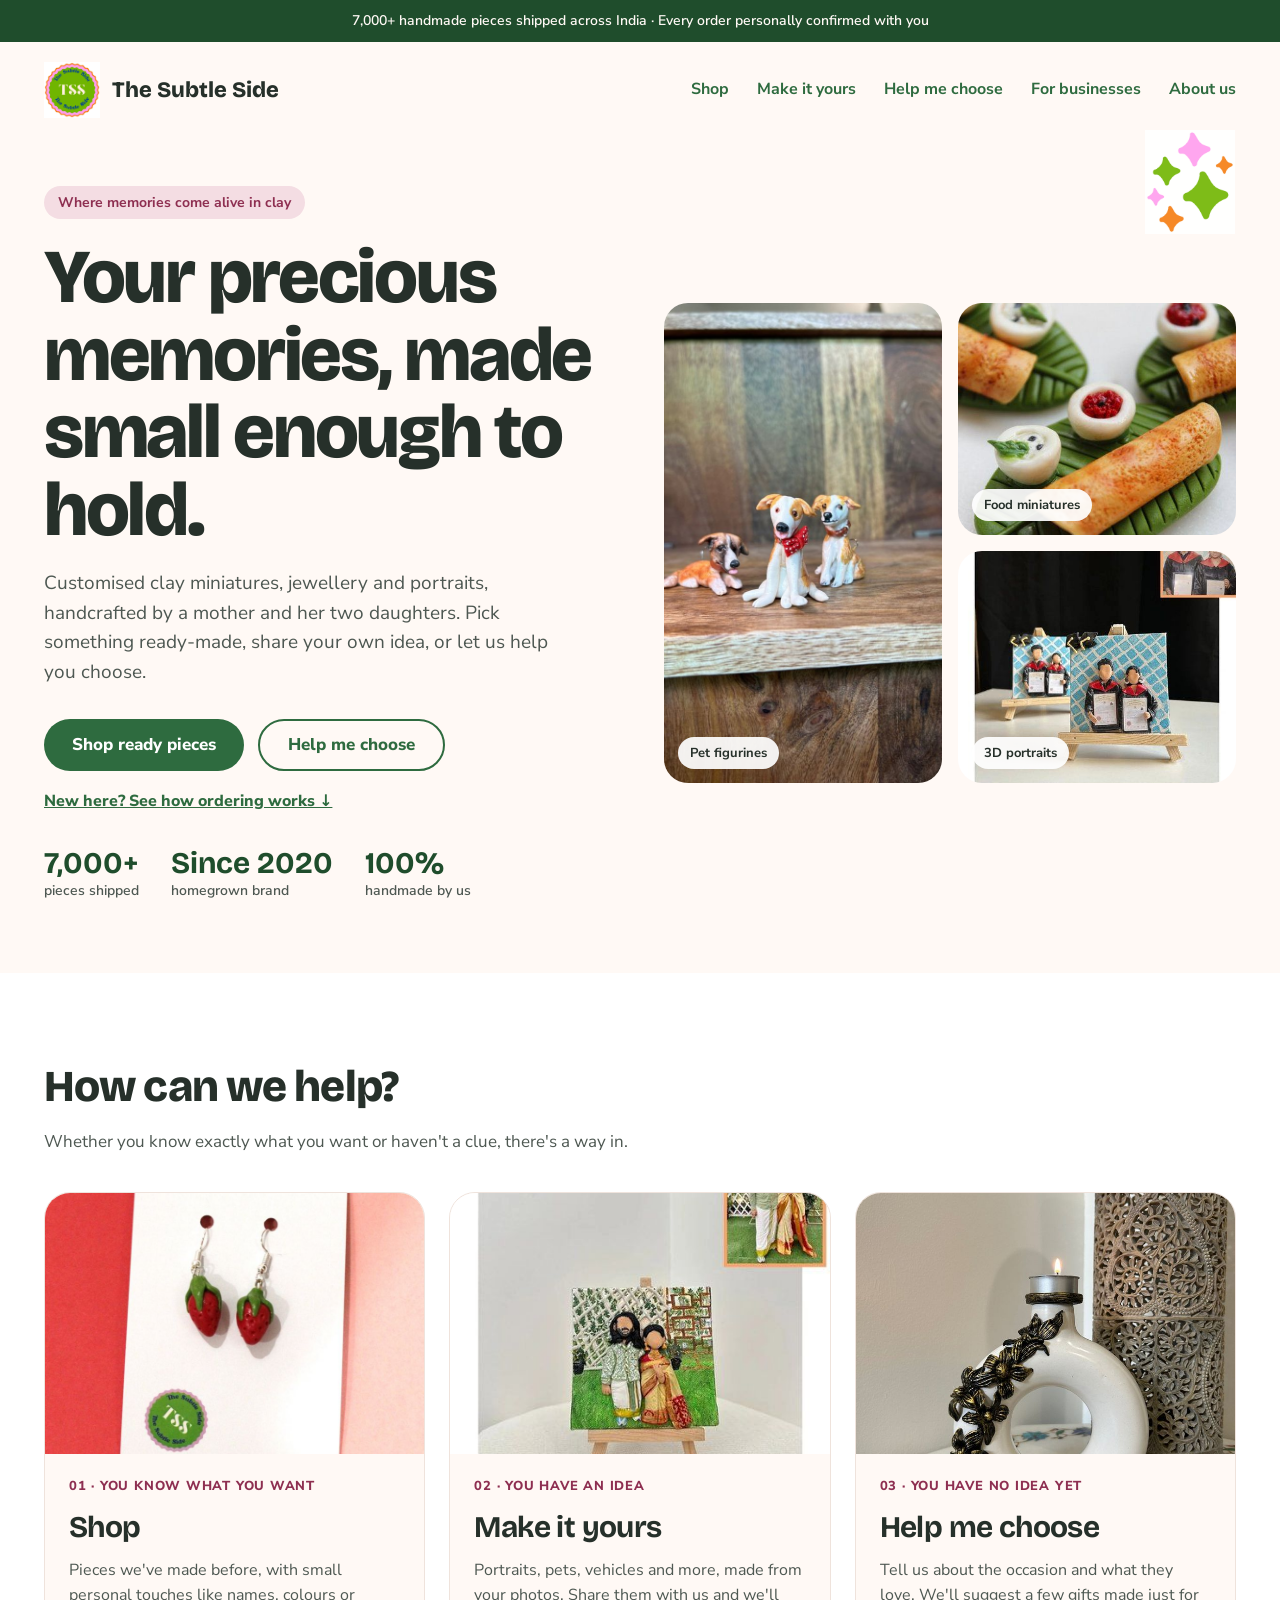
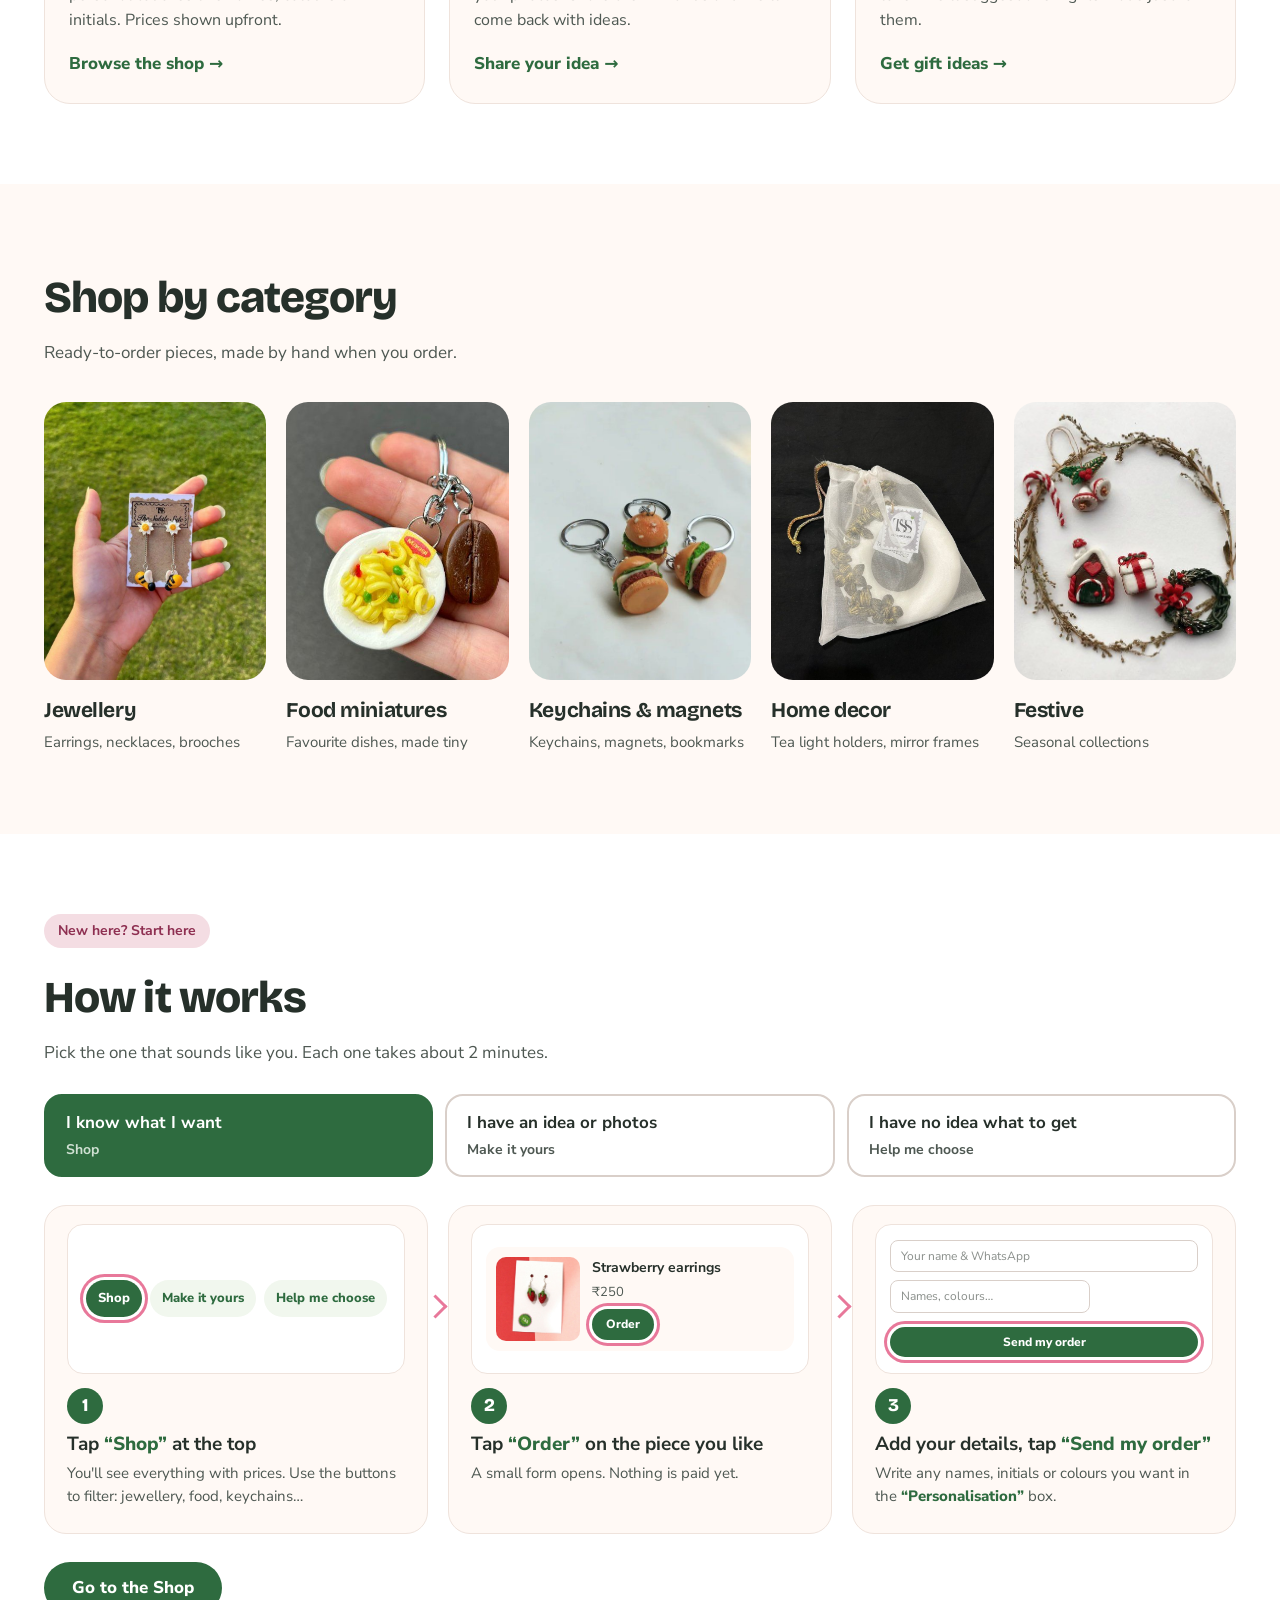
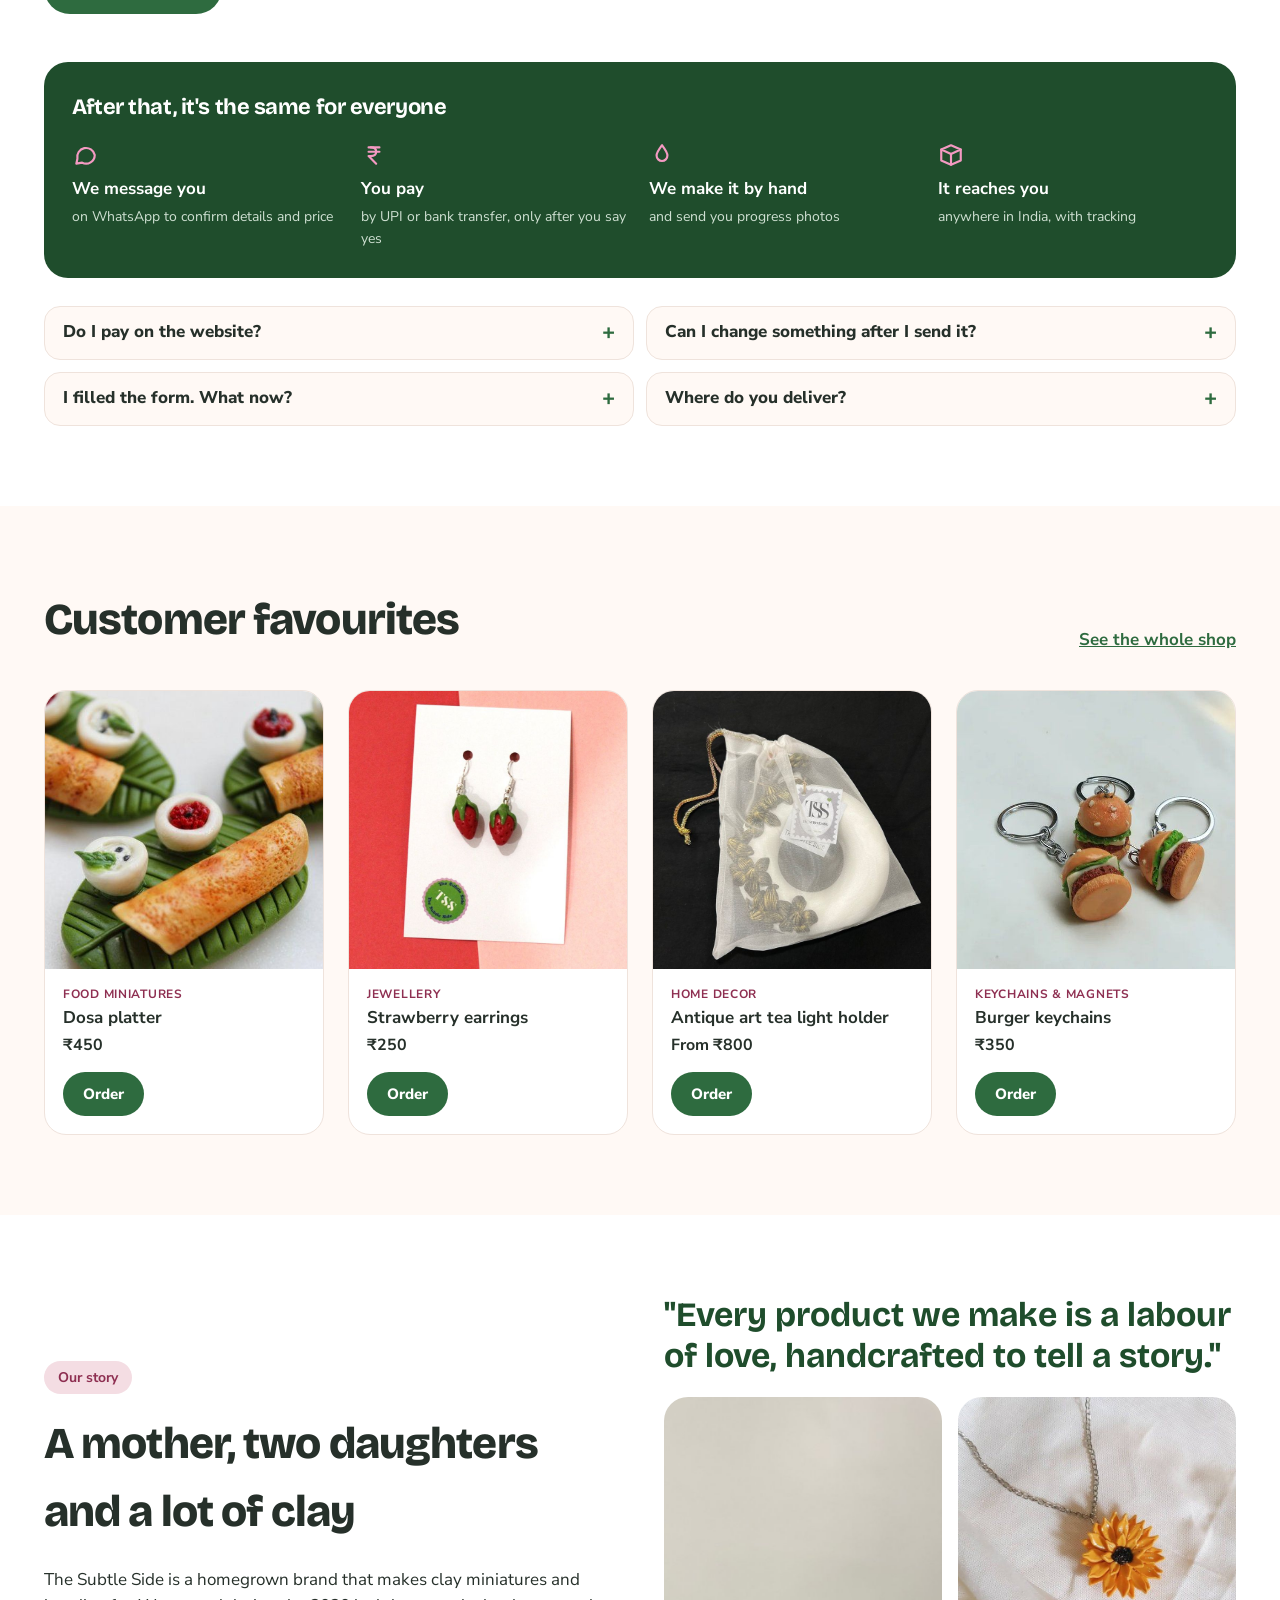
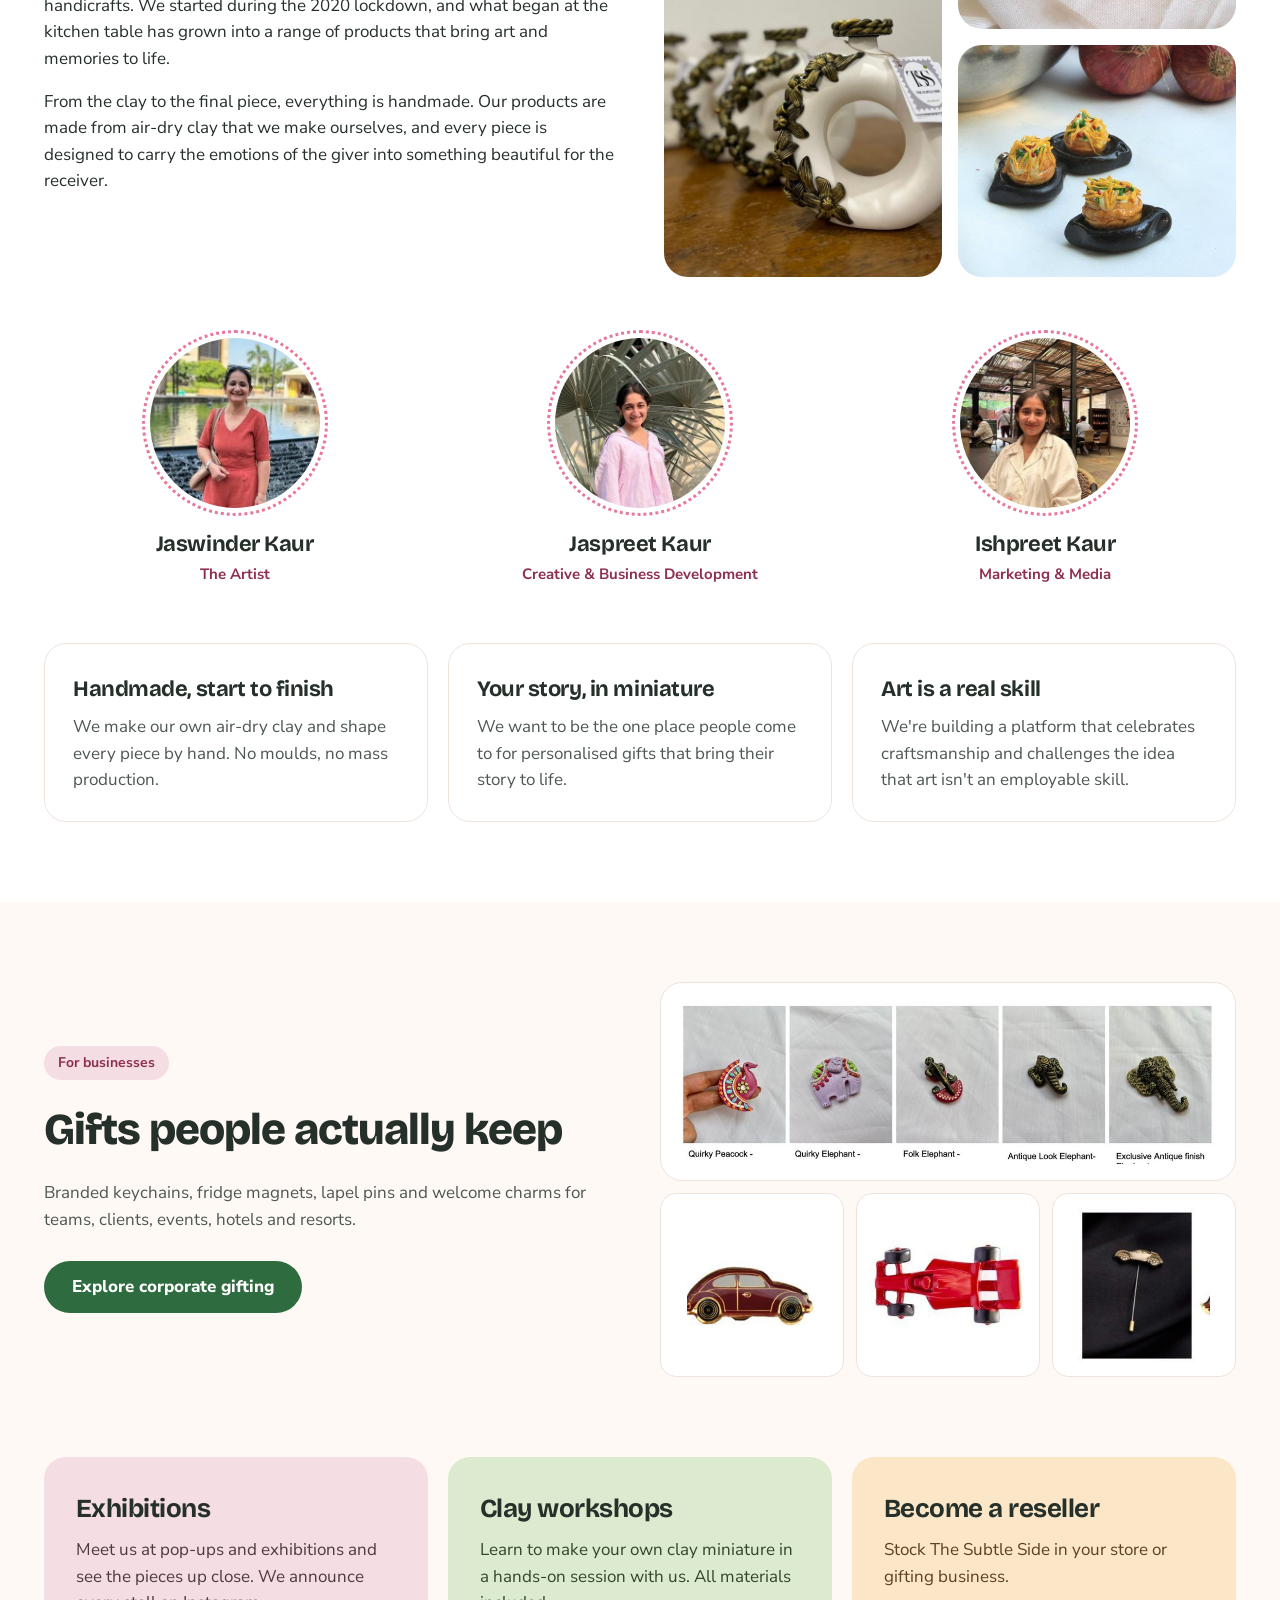
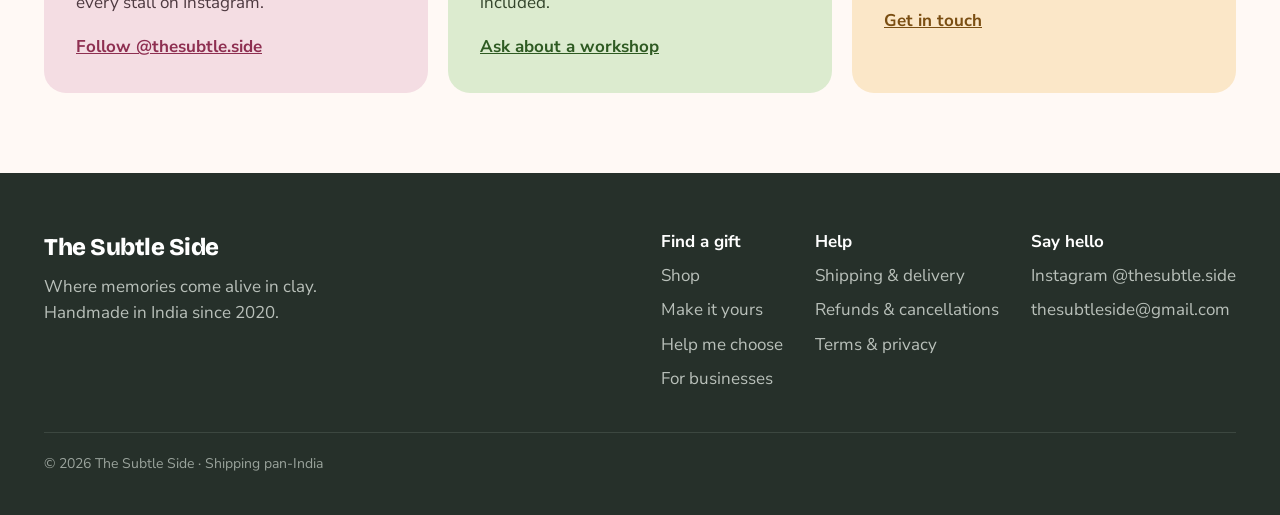
==== commit ba36d5ec: "Add files via upload" ====
--- a/index.html
+++ b/index.html
@@ -20,9 +20,10 @@
   <a class="brand" href="index.html"><img class="logo-img" src="images/logo/tss-logo.png" alt=""><b>The Subtle Side</b></a>
   <nav class="main" aria-label="Main">
     <a href="shop.html">Shop</a>
-    <a href="#about">About us</a>
-    <a href="#corporate">Corporate gifting</a>
-    <a href="#custom">Custom order</a>
+    <a href="custom.html">Make it yours</a>
+    <a href="help.html">Help me choose</a>
+    <a href="business.html">For businesses</a>
+    <a href="index.html#about">About us</a>
   </nav>
 </header>
 
@@ -31,11 +32,12 @@
   <div>
     <span class="chip">Where memories come alive in clay</span>
     <h1>Your precious memories, made small enough to hold.</h1>
-    <p>Customised clay miniatures, jewellery and portraits, handcrafted by a mother and her two daughters. Pick something from the shop or tell us your story, and we'll make it by hand.</p>
+    <p>Customised clay miniatures, jewellery and portraits, handcrafted by a mother and her two daughters. Pick something ready-made, share your own idea, or let us help you choose.</p>
     <div class="row">
-      <a class="btn" href="shop.html">Shop the collection</a>
-      <a class="btn ghost" href="#custom">Start a custom order</a>
-    </div>
+      <a class="btn" href="shop.html">Shop ready pieces</a>
+      <a class="btn ghost" href="help.html">Help me choose</a>
+    </div>
+    <a class="howlink" href="#how">New here? See how ordering works <span aria-hidden="true">↓</span></a>
     <div class="stats">
       <div><b>7,000+</b><span>pieces shipped</span></div>
       <div><b>Since 2020</b><span>homegrown brand</span></div>
@@ -43,50 +45,185 @@
     </div>
   </div>
   <div class="mosaic">
-    <a href="shop.html#figurines" class="ph photo tall"><img src="images/accessories/dog-trio-figures.jpg" alt="Three clay dog figurines on a wooden table"><span class="tag">Pet figurines</span></a>
+    <a href="custom.html" class="ph photo tall"><img src="images/accessories/dog-trio-figures.jpg" alt="Three clay dog figurines on a wooden table"><span class="tag">Pet figurines</span></a>
     <a href="shop.html#food" class="ph photo"><img src="images/food/dosa-platter.jpg" alt="Miniature dosa platter on banana leaves"><span class="tag">Food miniatures</span></a>
-    <a href="shop.html#portraits" class="ph photo"><img src="images/portraits/graduation-portrait-duo.jpg" alt="3D clay graduation portrait on a mini easel"><span class="tag">3D portraits</span></a>
-  </div>
-</section>
-
-<section id="shop" class="white pad">
-  <div class="wrap">
-    <h2 class="sec">What we make</h2>
-    <p class="sub">Every piece is made to order, and almost anything can be personalised.</p>
+    <a href="custom.html" class="ph photo"><img src="images/portraits/graduation-portrait-duo.jpg" alt="3D clay graduation portrait on a mini easel"><span class="tag">3D portraits</span></a>
+  </div>
+</section>
+
+<section id="paths" class="white pad">
+  <div class="wrap">
+    <h2 class="sec">How can we help?</h2>
+    <p class="sub">Whether you know exactly what you want or haven't a clue, there's a way in.</p>
+    <div class="paths">
+      <a class="path" href="shop.html">
+        <div class="path-img"><img src="images/jewellery/strawberry-earrings.jpg" alt="" loading="lazy"></div>
+        <div class="path-body">
+          <span class="path-num">01 · You know what you want</span>
+          <h3>Shop</h3>
+          <p>Pieces we've made before, with small personal touches like names, colours or initials. Prices shown upfront.</p>
+          <span class="path-cta">Browse the shop <span aria-hidden="true">→</span></span>
+        </div>
+      </a>
+      <a class="path" href="custom.html">
+        <div class="path-img"><img src="images/portraits/couple-portrait-1.jpg" alt="" loading="lazy"></div>
+        <div class="path-body">
+          <span class="path-num">02 · You have an idea</span>
+          <h3>Make it yours</h3>
+          <p>Portraits, pets, vehicles and more, made from your photos. Share them with us and we'll come back with ideas.</p>
+          <span class="path-cta">Share your idea <span aria-hidden="true">→</span></span>
+        </div>
+      </a>
+      <a class="path" href="help.html">
+        <div class="path-img"><img src="images/tealights/tealight-in-pouch.jpg" alt="" loading="lazy"></div>
+        <div class="path-body">
+          <span class="path-num">03 · You have no idea yet</span>
+          <h3>Help me choose</h3>
+          <p>Tell us about the occasion and what they love. We'll suggest a few gifts made just for them.</p>
+          <span class="path-cta">Get gift ideas <span aria-hidden="true">→</span></span>
+        </div>
+      </a>
+    </div>
+  </div>
+</section>
+
+<section id="categories" class="pad">
+  <div class="wrap">
+    <h2 class="sec">Shop by category</h2>
+    <p class="sub">Ready-to-order pieces, made by hand when you order.</p>
     <div class="grid cats">
-      <a class="cat-tile" href="shop.html#jewellery"><div class="tile-img"><img src="images/jewellery/strawberry-earrings.jpg" alt="" loading="lazy"></div><h3>Jewellery</h3><span>Earrings, necklaces, brooches, charms</span></a>
-      <a class="cat-tile" href="shop.html#portraits"><div class="tile-img"><img src="images/portraits/travel-couple-portrait.jpg" alt="" loading="lazy"></div><h3>3D portraits</h3><span>Your people on canvas, from ₹1,150</span></a>
-      <a class="cat-tile" href="shop.html#food"><div class="tile-img"><img src="images/food/noodles-charm.jpg" alt="" loading="lazy"></div><h3>Food miniatures</h3><span>Your favourite dish, as a tiny charm</span></a>
-      <a class="cat-tile" href="shop.html#accessories"><div class="tile-img"><img src="images/accessories/burger-keychains.jpg" alt="" loading="lazy"></div><h3>Keychains &amp; accessories</h3><span>Keychains, magnets, bookmarks</span></a>
-      <a class="cat-tile" href="shop.html#decor"><div class="tile-img"><img src="images/tealights/antique-tealight-lit.jpg" alt="" loading="lazy"></div><h3>Home decor</h3><span>Tea light holders and mirror frames</span></a>
-      <a class="cat-tile" href="shop.html#festive"><div class="tile-img"><img src="images/festive/xmas-wreath-charms.jpg" alt="" loading="lazy"></div><h3>Festive</h3><span>Christmas, Valentine's and more</span></a>
+      <a class="cat-tile" href="shop.html#jewellery"><div class="tile-img"><img src="images/jewellery/daisy-drop-earrings.jpg" alt="" loading="lazy"></div><h3>Jewellery</h3><span>Earrings, necklaces, brooches</span></a>
+      <a class="cat-tile" href="shop.html#food"><div class="tile-img"><img src="images/food/noodles-charm.jpg" alt="" loading="lazy"></div><h3>Food miniatures</h3><span>Favourite dishes, made tiny</span></a>
+      <a class="cat-tile" href="shop.html#accessories"><div class="tile-img"><img src="images/accessories/burger-keychains.jpg" alt="" loading="lazy"></div><h3>Keychains &amp; magnets</h3><span>Keychains, magnets, bookmarks</span></a>
+      <a class="cat-tile" href="shop.html#decor"><div class="tile-img"><img src="images/tealights/antique-tealight-lit.jpg" alt="" loading="lazy"></div><h3>Home decor</h3><span>Tea light holders, mirror frames</span></a>
+      <a class="cat-tile" href="shop.html#festive"><div class="tile-img"><img src="images/festive/xmas-wreath-charms.jpg" alt="" loading="lazy"></div><h3>Festive</h3><span>Seasonal collections</span></a>
+    </div>
+  </div>
+</section>
+
+<section id="how" class="white pad">
+  <div class="wrap">
+    <span class="chip">New here? Start here</span>
+    <h2 class="sec" style="margin:16px 0 8px">How it works</h2>
+    <p class="sub" style="margin-bottom:28px">Pick the one that sounds like you. Each one takes about 2 minutes.</p>
+
+    <div class="how-tabs" role="tablist" aria-label="Ways to order">
+      <button type="button" class="how-tab" role="tab" id="tab-shop" aria-controls="how-shop" aria-selected="true">
+        <b>I know what I want</b><span>Shop</span>
+      </button>
+      <button type="button" class="how-tab" role="tab" id="tab-custom" aria-controls="how-custom" aria-selected="false" tabindex="-1">
+        <b>I have an idea or photos</b><span>Make it yours</span>
+      </button>
+      <button type="button" class="how-tab" role="tab" id="tab-help" aria-controls="how-help" aria-selected="false" tabindex="-1">
+        <b>I have no idea what to get</b><span>Help me choose</span>
+      </button>
+    </div>
+
+    <!-- SHOP -->
+    <div class="how-panel" role="tabpanel" id="how-shop" aria-labelledby="tab-shop">
+      <ol class="how-steps">
+        <li class="how-step">
+          <div class="mock"><div class="mock-nav"><span class="hl">Shop</span><span>Make it yours</span><span>Help me choose</span></div></div>
+          <span class="how-num">1</span>
+          <h3>Tap <q>Shop</q> at the top</h3>
+          <p>You'll see everything with prices. Use the buttons to filter: jewellery, food, keychains…</p>
+        </li>
+        <li class="how-step">
+          <div class="mock"><div class="mock-card"><img src="images/jewellery/strawberry-earrings.jpg" alt=""><div><b>Strawberry earrings</b><i>₹250</i><span class="mock-btn hl">Order</span></div></div></div>
+          <span class="how-num">2</span>
+          <h3>Tap <q>Order</q> on the piece you like</h3>
+          <p>A small form opens. Nothing is paid yet.</p>
+        </li>
+        <li class="how-step">
+          <div class="mock"><div class="mock-form"><span class="mock-line">Your name &amp; WhatsApp</span><span class="mock-line short">Names, colours…</span><span class="mock-btn wide hl">Send my order</span></div></div>
+          <span class="how-num">3</span>
+          <h3>Add your details, tap <q>Send my order</q></h3>
+          <p>Write any names, initials or colours you want in the <q>Personalisation</q> box.</p>
+        </li>
+      </ol>
+      <a class="btn" href="shop.html">Go to the Shop</a>
+    </div>
+
+    <!-- MAKE IT YOURS -->
+    <div class="how-panel" role="tabpanel" id="how-custom" aria-labelledby="tab-custom" hidden>
+      <ol class="how-steps">
+        <li class="how-step">
+          <div class="mock"><div class="mock-card"><img src="images/portraits/couple-portrait-1.jpg" alt=""><div><b>3D portraits</b><i>From ₹1,150</i><span class="mock-btn hl">Start with this</span></div></div></div>
+          <span class="how-num">1</span>
+          <h3>Open <q>Make it yours</q>, pick what you want</h3>
+          <p>A portrait, your pet, your bike or car, a charm mirror, or <q>Something else</q>.</p>
+        </li>
+        <li class="how-step">
+          <div class="mock"><div class="mock-upload hl"><svg width="26" height="26" viewBox="0 0 24 24" fill="none" stroke="currentColor" stroke-width="2" stroke-linecap="round" stroke-linejoin="round" aria-hidden="true"><path d="M12 16V4"/><path d="M7 9l5-5 5 5"/><path d="M4 20h16"/></svg><span>Add your photos</span></div></div>
+          <span class="how-num">2</span>
+          <h3>Add your photos and tell us about it</h3>
+          <p>Clear, front-facing photos work best. Mention the occasion, outfits, names or a date.</p>
+        </li>
+        <li class="how-step">
+          <div class="mock"><div class="mock-chat"><span class="bubble">Here are 2 ideas for your portrait, ₹1,350 for 3 figures. Shall we go ahead?</span></div></div>
+          <span class="how-num">3</span>
+          <h3>Tap <q>Send my idea</q>, we reply with ideas</h3>
+          <p>We message you on WhatsApp with ideas and the final price. Nothing starts until you say yes.</p>
+        </li>
+      </ol>
+      <a class="btn" href="custom.html">Share your idea</a>
+    </div>
+
+    <!-- HELP ME CHOOSE -->
+    <div class="how-panel" role="tabpanel" id="how-help" aria-labelledby="tab-help" hidden>
+      <ol class="how-steps">
+        <li class="how-step">
+          <div class="mock"><div class="mock-form"><span class="mock-select hl">Birthday <svg width="14" height="14" viewBox="0 0 24 24" fill="none" stroke="currentColor" stroke-width="2.5" stroke-linecap="round" stroke-linejoin="round" aria-hidden="true"><path d="M6 9l6 6 6-6"/></svg></span><span class="mock-line short">Needed by</span></div></div>
+          <span class="how-num">1</span>
+          <h3>Open <q>Help me choose</q>, pick the occasion</h3>
+          <p>Birthday, anniversary, Rakhi, farewell… and the date you need it by.</p>
+        </li>
+        <li class="how-step">
+          <div class="mock"><div class="mock-form"><span class="mock-text hl">Loves her beagle, can't live without momos</span></div></div>
+          <span class="how-num">2</span>
+          <h3>Tell us what they love</h3>
+          <p>Food, pets, hobbies, a place, an inside joke. A line or two is enough.</p>
+        </li>
+        <li class="how-step">
+          <div class="mock"><div class="mock-chat"><span class="bubble">How about a mini beagle figurine, or momo earrings for ₹350?</span></div></div>
+          <span class="how-num">3</span>
+          <h3>Tap <q>Get my gift ideas</q></h3>
+          <p>We message you on WhatsApp with a few ideas and prices. No obligation to order.</p>
+        </li>
+      </ol>
+      <a class="btn" href="help.html">Get gift ideas</a>
+    </div>
+
+    <div class="then">
+      <h3>After that, it's the same for everyone</h3>
+      <ol class="then-steps">
+        <li><svg width="26" height="26" viewBox="0 0 24 24" fill="none" stroke="currentColor" stroke-width="2" stroke-linecap="round" stroke-linejoin="round" aria-hidden="true"><path d="M21 12a8 8 0 0 1-11.6 7.1L4 20l1-4.6A8 8 0 1 1 21 12z"/></svg><b>We message you</b><span>on WhatsApp to confirm details and price</span></li>
+        <li><svg width="26" height="26" viewBox="0 0 24 24" fill="none" stroke="currentColor" stroke-width="2" stroke-linecap="round" stroke-linejoin="round" aria-hidden="true"><path d="M7 5h10"/><path d="M7 9h10"/><path d="M9 5c3.5 0 5 1.8 5 4s-1.5 4-5 4H7l7 7"/></svg><b>You pay</b><span>by UPI or bank transfer, only after you say yes</span></li>
+        <li><svg width="26" height="26" viewBox="0 0 24 24" fill="none" stroke="currentColor" stroke-width="2" stroke-linecap="round" stroke-linejoin="round" aria-hidden="true"><path d="M12 3c-3 4-5 6.5-5 9.5a5 5 0 0 0 10 0C17 9.5 15 7 12 3z"/></svg><b>We make it by hand</b><span>and send you progress photos</span></li>
+        <li><svg width="26" height="26" viewBox="0 0 24 24" fill="none" stroke="currentColor" stroke-width="2" stroke-linecap="round" stroke-linejoin="round" aria-hidden="true"><path d="M3 7l9-4 9 4-9 4-9-4z"/><path d="M3 7v10l9 4 9-4V7"/><path d="M12 11v10"/></svg><b>It reaches you</b><span>anywhere in India, with tracking</span></li>
+      </ol>
+    </div>
+
+    <div class="faq">
+      <details><summary>Do I pay on the website?</summary><p>No. Nothing is charged when you send a form. We first confirm everything with you on WhatsApp, and you pay only after you say yes.</p></details>
+      <details><summary>Can I change something after I send it?</summary><p>Yes. Just tell us on WhatsApp. You can change details any time before we start making your piece.</p></details>
+      <details><summary>I filled the form. What now?</summary><p>Keep an eye on WhatsApp. We'll message you from our business number with the next steps.</p></details>
+      <details><summary>Where do you deliver?</summary><p>Anywhere in India, with tracking.</p></details>
     </div>
   </div>
 </section>
 
 <section class="pad">
-  <div class="wrap">
-    <h2 class="sec" style="margin-bottom:36px">How ordering works</h2>
-    <div class="grid steps">
-      <div class="step"><div class="num">1</div><h3>Pick or describe</h3><p>Tap Order on any product, or send a custom request with your idea and photos.</p></div>
-      <div class="step"><div class="num">2</div><h3>We confirm the details</h3><p>We message you on WhatsApp to finalise the size, colours, personalisation and price.</p></div>
-      <div class="step"><div class="num">3</div><h3>We handcraft it</h3><p>Once you pay by UPI or bank transfer, we start sculpting and share progress along the way.</p></div>
-      <div class="step"><div class="num">4</div><h3>Packed and shipped</h3><p>Carefully packed and shipped anywhere in India, with tracking.</p></div>
-    </div>
-  </div>
-</section>
-
-<section class="white pad">
   <div class="wrap">
     <div class="row" style="justify-content:space-between;align-items:flex-end;margin-bottom:36px">
       <h2 class="sec" style="margin:0">Customer favourites</h2>
-      <a href="shop.html" style="font-weight:700">See all products</a>
+      <a href="shop.html" style="font-weight:700">See the whole shop</a>
     </div>
     <div id="featured" class="pgrid"></div>
   </div>
 </section>
 
-<section id="about" class="pad">
+<section id="about" class="white pad">
   <div class="wrap">
     <div class="about-intro">
       <div>
@@ -98,9 +235,9 @@
       <div>
         <p class="quote">"Every product we make is a labour of love, handcrafted to tell a story."</p>
         <div class="mosaic">
-          <div class="ph photo tall"><img src="images/tealights/tealight-in-pouch.jpg" alt="Antique-style clay tea light holder in a gift pouch" loading="lazy"></div>
+          <div class="ph photo tall"><img src="images/tealights/antique-tealight-row.jpg" alt="A row of antique-style clay tea light holders" loading="lazy"></div>
           <div class="ph photo"><img src="images/jewellery/sunflower-necklace.jpg" alt="Clay sunflower pendant necklace" loading="lazy"></div>
-          <div class="ph photo"><img src="images/jewellery/daisy-drop-earrings.jpg" alt="Clay daisy drop earrings" loading="lazy"></div>
+          <div class="ph photo"><img src="images/food/mini-pizzas-grid.jpg" alt="Clay mini pizzas" loading="lazy"></div>
         </div>
       </div>
     </div>
@@ -119,18 +256,13 @@
   </div>
 </section>
 
-<section id="corporate" class="white pad">
+<section id="corporate" class="pad">
   <div class="wrap corp">
     <div>
-      <span class="chip">Corporate &amp; hospitality</span>
+      <span class="chip">For businesses</span>
       <h2 class="sec" style="margin:16px 0 16px">Gifts people actually keep</h2>
-      <p class="sub" style="margin-bottom:20px">Branded keychains, fridge magnets, lapel pins and themed designs that reflect your company's values. Thoughtful gifts for employees, clients and partners, plus welcome charms for resorts and hotels.</p>
-      <div class="ticks" style="margin-bottom:28px">
-        <div><svg width="20" height="20" viewBox="0 0 24 24" fill="none" stroke="#2E6B3F" stroke-width="2.2" stroke-linecap="round" stroke-linejoin="round" aria-hidden="true"><path d="M5 12l5 5L20 7"/></svg>Your logo or milestone, made in clay</div>
-        <div><svg width="20" height="20" viewBox="0 0 24 24" fill="none" stroke="#2E6B3F" stroke-width="2.2" stroke-linecap="round" stroke-linejoin="round" aria-hidden="true"><path d="M5 12l5 5L20 7"/></svg>Bulk orders for teams and events</div>
-        <div><svg width="20" height="20" viewBox="0 0 24 24" fill="none" stroke="#2E6B3F" stroke-width="2.2" stroke-linecap="round" stroke-linejoin="round" aria-hidden="true"><path d="M5 12l5 5L20 7"/></svg>Welcome charms for resorts and hospitality</div>
-      </div>
-      <a class="btn" href="#custom">Ask for a corporate quote</a>
+      <p class="sub" style="margin-bottom:28px">Branded keychains, fridge magnets, lapel pins and welcome charms for teams, clients, events, hotels and resorts.</p>
+      <a class="btn" href="business.html">Explore corporate gifting</a>
     </div>
     <div>
       <div class="strip"><img src="images/corporate/kerala-animal-charms-set.jpg" alt="Set of Kerala-themed welcome charms for a resort" loading="lazy"></div>
@@ -143,47 +275,11 @@
   </div>
 </section>
 
-<section id="custom" class="pad">
-  <div class="wrap split">
-    <div class="l">
-      <h2 class="sec" style="line-height:1.05;margin-bottom:16px">Have something special in mind?</h2>
-      <p class="sub" style="margin-bottom:24px">A family portrait, a favourite dish, your pet, a company logo: tell us about it. Send us the details and photos, and we'll message you on WhatsApp with ideas and a price.</p>
-      <div class="ticks">
-        <div><svg width="20" height="20" viewBox="0 0 24 24" fill="none" stroke="#2E6B3F" stroke-width="2.2" stroke-linecap="round" stroke-linejoin="round" aria-hidden="true"><path d="M5 12l5 5L20 7"/></svg>Made from your photos</div>
-        <div><svg width="20" height="20" viewBox="0 0 24 24" fill="none" stroke="#2E6B3F" stroke-width="2.2" stroke-linecap="round" stroke-linejoin="round" aria-hidden="true"><path d="M5 12l5 5L20 7"/></svg>Bulk and corporate orders</div>
-        <div><svg width="20" height="20" viewBox="0 0 24 24" fill="none" stroke="#2E6B3F" stroke-width="2.2" stroke-linecap="round" stroke-linejoin="round" aria-hidden="true"><path d="M5 12l5 5L20 7"/></svg>Shipping across India</div>
-      </div>
-    </div>
-    <div class="r">
-      <form id="custom-form" class="panel" method="POST" enctype="multipart/form-data" data-endpoint>
-        <input type="hidden" name="_subject" value="New custom request – The Subtle Side website">
-        <input type="hidden" name="_template" value="table">
-        <input type="hidden" name="_next" value="" data-next>
-        <input type="text" name="_honey" style="display:none" tabindex="-1" autocomplete="off">
-        <label class="f">Your name<input name="Name" type="text" required autocomplete="name"></label>
-        <label class="f">Your WhatsApp number<input name="WhatsApp" type="tel" required placeholder="+91" autocomplete="tel"></label>
-        <label class="f">What would you like?
-          <select name="Product">
-            <option>3D portrait</option><option>Jewellery</option><option>Food miniature</option>
-            <option>Keychain / magnet</option><option>Figurine / desk piece</option><option>Home decor</option>
-            <option>Corporate or bulk order</option><option>Workshop</option><option>Reselling</option><option>Something else</option>
-          </select>
-        </label>
-        <label class="f">Needed by<input name="Needed by" type="date"></label>
-        <label class="f full">Email (optional)<input name="email" type="email" autocomplete="email"></label>
-        <label class="f full">Tell us about it<textarea name="Details" rows="4" required placeholder="Who or what it's for, the occasion, colours, names to add…"></textarea></label>
-        <label class="f full">Reference photos (up to 10 MB in total)<input name="attachment" type="file" accept="image/*" multiple data-files></label>
-        <button class="btn block full" type="submit">Send my request</button>
-      </form>
-    </div>
-  </div>
-</section>
-
 <section id="events" class="pad" style="padding-top:0">
   <div class="wrap grid tiles">
     <div class="tile" style="background:#F4DDE3;color:#4E3A41"><h3 style="color:#26302A">Exhibitions</h3><p>Meet us at pop-ups and exhibitions and see the pieces up close. We announce every stall on Instagram.</p><a href="https://www.instagram.com/thesubtle.side/" style="font-weight:700;color:#8E2F51">Follow @thesubtle.side</a></div>
-    <div class="tile" style="background:#DCEBCF;color:#34452C"><h3 style="color:#26302A">Clay workshops</h3><p>Learn to make your own clay miniature in a hands-on session with us. All materials included.</p><a href="#custom" style="font-weight:700;color:#2E5A22">Ask about the next workshop</a></div>
-    <div class="tile" style="background:#FBE7C8;color:#5A4122"><h3 style="color:#26302A">Become a reseller</h3><p>Stock The Subtle Side in your store or gifting business.</p><a href="#custom" style="font-weight:700;color:#7A4E12">Get in touch</a></div>
+    <div class="tile" style="background:#DCEBCF;color:#34452C"><h3 style="color:#26302A">Clay workshops</h3><p>Learn to make your own clay miniature in a hands-on session with us. All materials included.</p><a href="business.html#enquire" style="font-weight:700;color:#2E5A22">Ask about a workshop</a></div>
+    <div class="tile" style="background:#FBE7C8;color:#5A4122"><h3 style="color:#26302A">Become a reseller</h3><p>Stock The Subtle Side in your store or gifting business.</p><a href="business.html#enquire" style="font-weight:700;color:#7A4E12">Get in touch</a></div>
   </div>
 </section>
 
@@ -191,7 +287,7 @@
   <div class="wrap">
     <div class="cols">
       <div style="flex:1 1 280px"><div class="display" style="font-weight:800;font-size:24px;color:#fff">The Subtle Side</div><span style="max-width:340px">Where memories come alive in clay. Handmade in India since 2020.</span></div>
-      <div><span class="t">Shop</span><a href="shop.html#jewellery">Jewellery</a><a href="shop.html#portraits">3D portraits</a><a href="shop.html#food">Food miniatures</a><a href="shop.html#decor">Home decor</a></div>
+      <div><span class="t">Find a gift</span><a href="shop.html">Shop</a><a href="custom.html">Make it yours</a><a href="help.html">Help me choose</a><a href="business.html">For businesses</a></div>
       <div><span class="t">Help</span><a href="policies.html#shipping">Shipping &amp; delivery</a><a href="policies.html#refunds">Refunds &amp; cancellations</a><a href="policies.html#terms">Terms &amp; privacy</a></div>
       <div><span class="t">Say hello</span><a href="https://www.instagram.com/thesubtle.side/">Instagram @thesubtle.side</a><a href="mailto:thesubtleside@gmail.com">thesubtleside@gmail.com</a></div>
     </div>
@@ -217,12 +313,13 @@
     <label class="f">Quantity<input name="Quantity" type="number" min="1" value="1"></label>
     <label class="f">Email (optional)<input name="email" type="email" autocomplete="email"></label>
     <label class="f">Needed by (optional)<input name="Needed by" type="date"></label>
-    <label class="f full">Personalisation (optional)<textarea name="Personalisation" rows="3" placeholder="Names, colours, photo details, size…"></textarea></label>
-    <label class="f full">Reference photos (optional, up to 10 MB)<input name="attachment" type="file" accept="image/*" multiple data-files></label>
-    <p class="od-info">We'll message you on WhatsApp to confirm the size, customisation and price before you pay.</p>
+    <label class="f full">Personalisation (optional)<textarea name="Personalisation" rows="3" placeholder="Names, initials, colours…"></textarea></label>
+    <p class="od-info">We'll message you on WhatsApp to confirm the details and price before you pay.</p>
     <button class="btn block full" type="submit">Send my order</button>
   </form>
 </dialog>
 
+<a href="#" class="to-top" aria-label="Back to top"><svg width="22" height="22" viewBox="0 0 24 24" fill="none" stroke="currentColor" stroke-width="2.6" stroke-linecap="round" stroke-linejoin="round" aria-hidden="true"><path d="M12 19V5"/><path d="M5 12l7-7 7 7"/></svg></a>
+
 </body>
 </html>
--- a/style.css
+++ b/style.css
@@ -179,3 +179,103 @@
 .f input,.f select,.f textarea{width:100%;box-sizing:border-box}
 @media (max-width:900px){.cats{grid-template-columns:repeat(2,minmax(0,1fr))}}
 @media (min-width:901px) and (max-width:1180px){.cats{grid-template-columns:repeat(3,minmax(0,1fr))}}
+
+/* ---------- v3: three paths ---------- */
+nav.main a[aria-current="page"]{text-decoration:underline;text-decoration-thickness:3px;text-underline-offset:8px;text-decoration-color:var(--pink)}
+.page-hero{padding:24px 24px 40px}
+.page-hero h1{font-family:'Bricolage Grotesque',sans-serif;font-weight:800;font-size:clamp(40px,6vw,64px);letter-spacing:-0.03em;line-height:1.02;margin:16px 0 12px}
+.page-hero .sub{max-width:680px;margin:0;font-size:18px}
+.paths{display:grid;grid-template-columns:repeat(auto-fit,minmax(280px,1fr));gap:24px}
+.path{display:flex;flex-direction:column;text-decoration:none;color:var(--ink);background:var(--ground);border:1px solid var(--line);border-radius:26px;overflow:hidden;transition:transform .2s ease,box-shadow .2s ease}
+.path:hover{transform:translateY(-4px);box-shadow:0 14px 30px rgba(38,48,42,.10);color:var(--ink)}
+.path-img{aspect-ratio:16/11;overflow:hidden;background:#F6EEE9}
+.path-img img{width:100%;height:100%;object-fit:cover;display:block}
+.path-body{padding:22px 24px 26px;display:flex;flex-direction:column;gap:8px;flex:1}
+.path-num{font-size:13px;font-weight:800;letter-spacing:.06em;text-transform:uppercase;color:var(--pink-ink)}
+.path h3{font-size:30px;margin:0}
+.path p{margin:0;color:var(--muted);font-size:16px}
+.path-cta{margin-top:auto;padding-top:10px;font-weight:800;color:var(--green)}
+.ideas{display:grid;grid-template-columns:repeat(auto-fill,minmax(260px,1fr));gap:24px}
+.idea{display:flex;flex-direction:column;background:#fff;border:1px solid var(--line);border-radius:22px;overflow:hidden}
+.idea-img{aspect-ratio:1/1;overflow:hidden;background:#F6EEE9}
+.idea-img img{width:100%;height:100%;object-fit:cover;display:block}
+.idea-thumbs{display:grid;grid-template-columns:repeat(3,1fr);gap:6px;padding:6px 6px 0}
+.idea-thumbs img{width:100%;aspect-ratio:1/1;object-fit:cover;border-radius:10px;display:block}
+.idea h3{font-family:'Bricolage Grotesque',sans-serif;font-size:22px;margin:0 0 4px}
+.idea-text{margin:0 0 12px;color:var(--muted);font-size:15px}
+.nudge{text-align:center}
+.nudge p{margin:0;font-size:18px;color:var(--muted)}
+.nudge a{font-weight:800}
+.nudge-card{margin-top:56px;display:flex;flex-wrap:wrap;align-items:center;justify-content:space-between;gap:20px;background:var(--pink-soft);border-radius:24px;padding:28px 32px}
+.nudge-card h2{font-family:'Bricolage Grotesque',sans-serif;font-size:26px;margin:0 0 4px}
+.nudge-card p{margin:0;color:#4E3A41}
+.prompts{background:#fff;border:1px solid var(--line);border-radius:20px;padding:20px 24px}
+.prompts .lbl{margin-bottom:6px}
+.prompts ul{margin:0;padding-left:20px;color:var(--muted);display:flex;flex-direction:column;gap:4px}
+.help-photos{display:grid;grid-template-columns:repeat(3,1fr);gap:12px;margin-top:24px}
+.help-photos img{width:100%;aspect-ratio:1/1;object-fit:cover;border-radius:18px;display:block}
+
+/* ---------- v4: how it works + back to top ---------- */
+.howlink{display:inline-block;margin-top:18px;font-weight:800;font-size:16px}
+.how-tabs{display:grid;grid-template-columns:repeat(3,minmax(0,1fr));gap:12px;margin-bottom:28px}
+.how-tab{display:flex;flex-direction:column;align-items:flex-start;gap:2px;text-align:left;min-height:76px;padding:14px 20px;border-radius:18px;border:2px solid var(--field);background:#fff;color:var(--ink);cursor:pointer}
+.how-tab b{font-size:17px}
+.how-tab span{font-size:14px;color:var(--muted);font-weight:700}
+.how-tab[aria-selected="true"]{border-color:var(--green);background:var(--green);color:#fff}
+.how-tab[aria-selected="true"] span{color:#CFE0D2}
+.how-tab:focus-visible{outline:3px solid var(--pink);outline-offset:3px}
+.how-steps{list-style:none;margin:0 0 28px;padding:0;display:grid;grid-template-columns:repeat(3,minmax(0,1fr));gap:20px;counter-reset:none}
+.how-step{position:relative;background:var(--ground);border:1px solid var(--line);border-radius:22px;padding:18px 22px 24px}
+.how-step h3{font-family:'Nunito Sans',sans-serif;letter-spacing:0;font-size:19px;line-height:1.3;margin:8px 0 6px}
+.how-step p{margin:0;color:var(--muted);font-size:15px}
+.how-step q{quotes:"\201C" "\201D";font-weight:800;color:var(--green)}
+.how-step:not(:last-child)::after{content:"";position:absolute;right:-17px;top:92px;width:14px;height:14px;border-top:3px solid var(--pink);border-right:3px solid var(--pink);transform:rotate(45deg);z-index:1}
+.how-num{display:inline-flex;align-items:center;justify-content:center;width:36px;height:36px;border-radius:50%;background:var(--green);color:#fff;font-weight:800;font-family:'Bricolage Grotesque',sans-serif;font-size:18px}
+.mock{height:150px;border-radius:16px;background:#fff;border:1px solid var(--line);display:flex;align-items:center;justify-content:center;padding:14px;margin-bottom:14px;overflow:hidden}
+.hl{box-shadow:0 0 0 3px #fff,0 0 0 6px var(--pink);animation:tap 1.8s ease-in-out infinite}
+@keyframes tap{0%,100%{box-shadow:0 0 0 3px #fff,0 0 0 6px var(--pink)}50%{box-shadow:0 0 0 3px #fff,0 0 0 11px rgba(232,120,154,.35)}}
+@media (prefers-reduced-motion:reduce){.hl{animation:none}}
+.mock-nav{display:flex;gap:8px;flex-wrap:wrap;justify-content:center}
+.mock-nav span{font-size:13px;font-weight:800;padding:8px 12px;border-radius:999px;color:var(--green);background:#F1F7EE}
+.mock-nav span.hl{background:var(--green);color:#fff}
+.mock-card{display:flex;gap:12px;align-items:center;background:var(--ground);border-radius:14px;padding:10px;width:100%}
+.mock-card img{width:84px;height:84px;object-fit:cover;border-radius:10px;flex:none}
+.mock-card div{display:flex;flex-direction:column;gap:3px;align-items:flex-start;font-size:14px}
+.mock-card i{font-style:normal;color:var(--muted);font-size:13px}
+.mock-btn{display:inline-block;background:var(--green);color:#fff;font-size:12px;font-weight:800;padding:6px 14px;border-radius:999px;margin-top:4px}
+.mock-btn.wide{display:block;text-align:center;margin-top:6px}
+.mock-form{display:flex;flex-direction:column;gap:8px;width:100%}
+.mock-line{display:block;font-size:12px;color:#8A8F8B;border:1.5px solid var(--field);border-radius:8px;padding:6px 10px}
+.mock-line.short{width:65%}
+.mock-select{display:flex;justify-content:space-between;align-items:center;font-size:14px;font-weight:700;border:1.5px solid var(--green);border-radius:8px;padding:8px 10px;background:#fff}
+.mock-text{display:block;font-size:14px;border:1.5px solid var(--green);border-radius:8px;padding:10px;min-height:64px;background:#fff}
+.mock-upload{display:flex;flex-direction:column;align-items:center;gap:6px;width:100%;padding:18px;border:2px dashed var(--pink);border-radius:12px;background:#FFF3F6;color:var(--pink-ink);font-weight:800;font-size:14px}
+.mock-chat{width:100%;background:#E9F2E4;border-radius:12px;padding:14px;display:flex}
+.bubble{background:#fff;border-radius:14px 14px 14px 4px;padding:10px 12px;font-size:13px;line-height:1.4;box-shadow:0 1px 2px rgba(0,0,0,.08)}
+.then{margin-top:48px;background:var(--green-dark);color:var(--ground);border-radius:24px;padding:28px}
+.then h3{font-size:22px;margin:0 0 18px;color:#fff}
+.then-steps{list-style:none;margin:0;padding:0;display:grid;grid-template-columns:repeat(4,minmax(0,1fr));gap:18px}
+.then-steps li{display:flex;flex-direction:column;gap:4px}
+.then-steps svg{color:#F49AC2;margin-bottom:4px}
+.then-steps b{font-size:17px;color:#fff}
+.then-steps span{font-size:14px;color:#CFE0D2}
+.faq{margin-top:28px;display:grid;grid-template-columns:repeat(2,minmax(0,1fr));gap:12px}
+.faq details{background:var(--ground);border:1px solid var(--line);border-radius:16px;padding:0 18px}
+.faq summary{cursor:pointer;font-weight:800;min-height:52px;display:flex;align-items:center;list-style:none}
+.faq summary::-webkit-details-marker{display:none}
+.faq summary::after{content:"+";margin-left:auto;font-size:22px;color:var(--green)}
+.faq details[open] summary::after{content:"\2212"}
+.faq details p{margin:0 0 16px;color:var(--muted)}
+@media (max-width:860px){
+  .how-tabs{grid-template-columns:1fr}
+  .how-steps{grid-template-columns:1fr;gap:28px}
+  .how-step:not(:last-child)::after{right:auto;left:50%;top:auto;bottom:-22px;transform:translateX(-50%) rotate(135deg)}
+  .then-steps{grid-template-columns:repeat(2,minmax(0,1fr))}
+  .faq{grid-template-columns:1fr}
+}
+.to-top{position:fixed;right:20px;bottom:20px;width:52px;height:52px;border-radius:50%;background:var(--green);color:#fff;display:flex;align-items:center;justify-content:center;box-shadow:0 8px 20px rgba(31,77,44,.3);opacity:0;transform:translateY(12px);pointer-events:none;transition:opacity .2s ease,transform .2s ease;z-index:50}
+.to-top.show{opacity:1;transform:none;pointer-events:auto}
+.to-top:hover{background:var(--green-dark);color:#fff}
+.to-top:focus-visible{outline:3px solid var(--pink);outline-offset:3px}
+html{scroll-behavior:smooth}
+@media (prefers-reduced-motion:reduce){html{scroll-behavior:auto}}
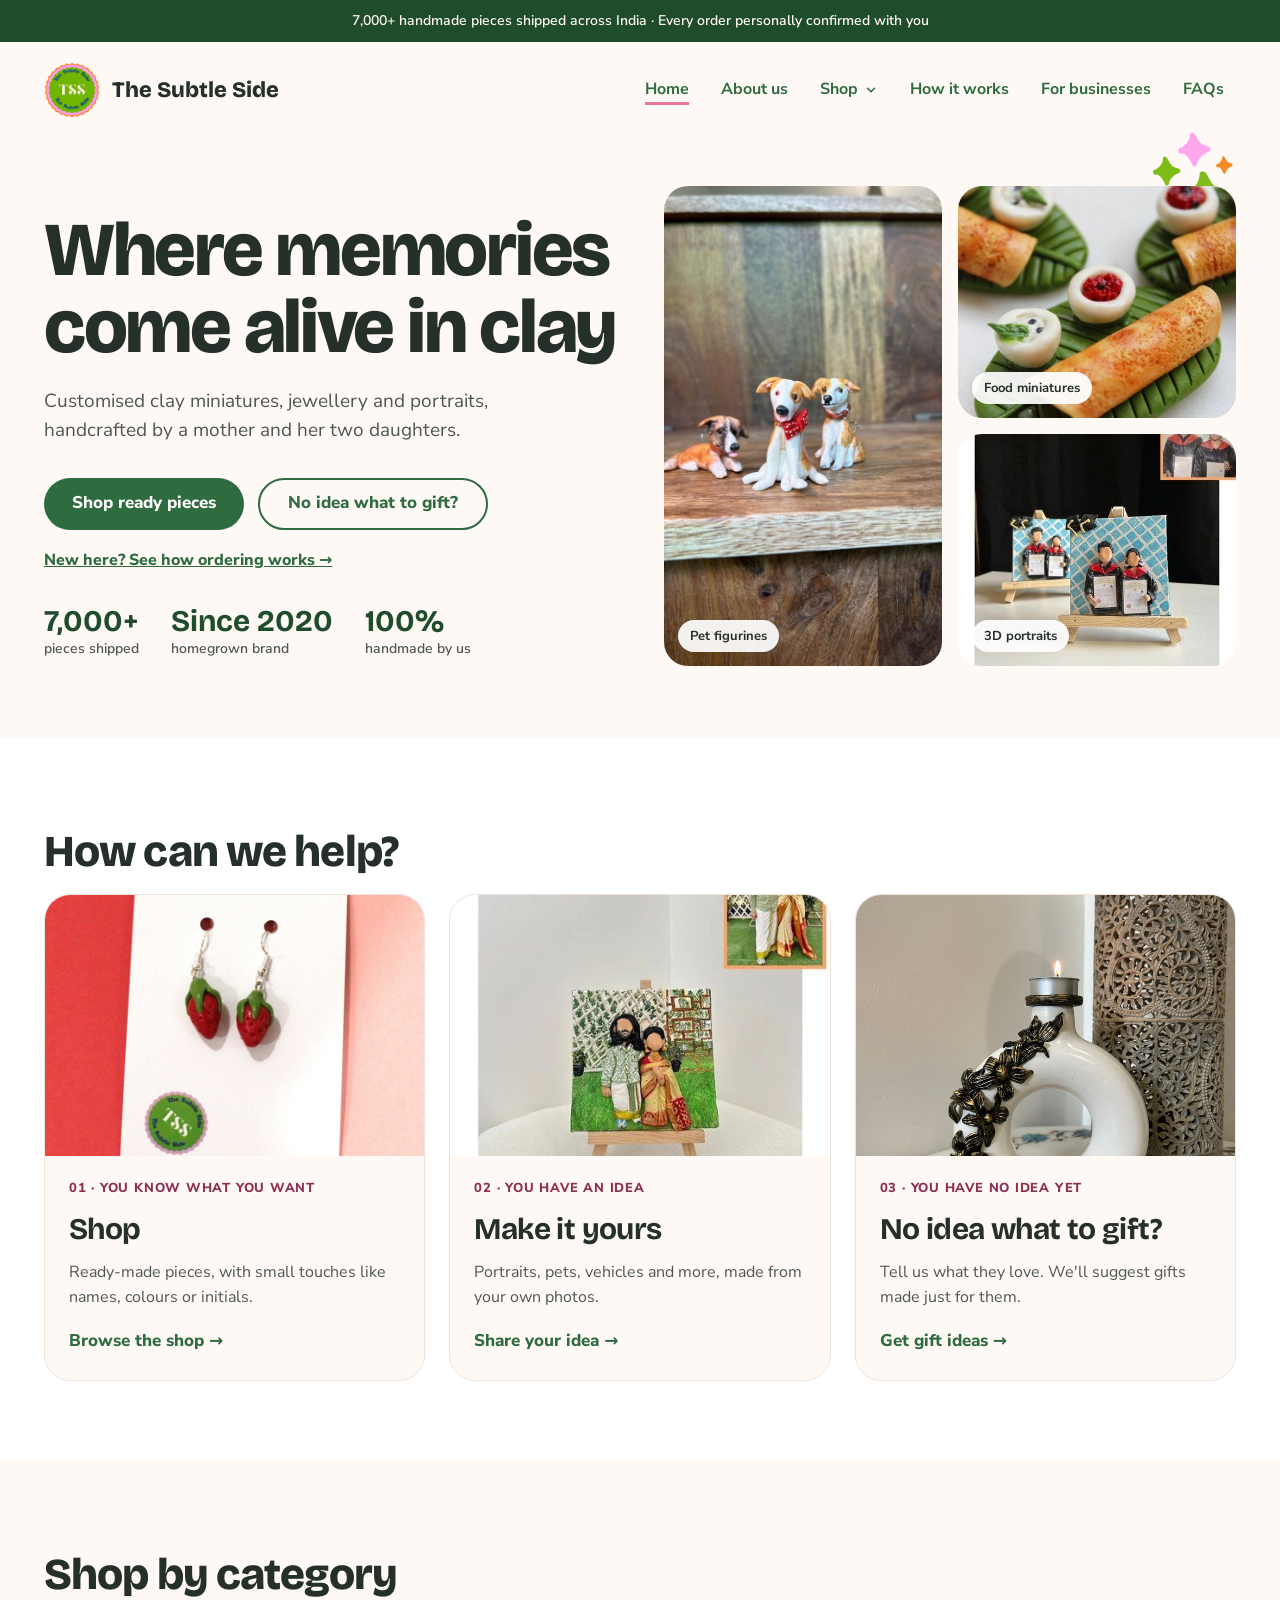
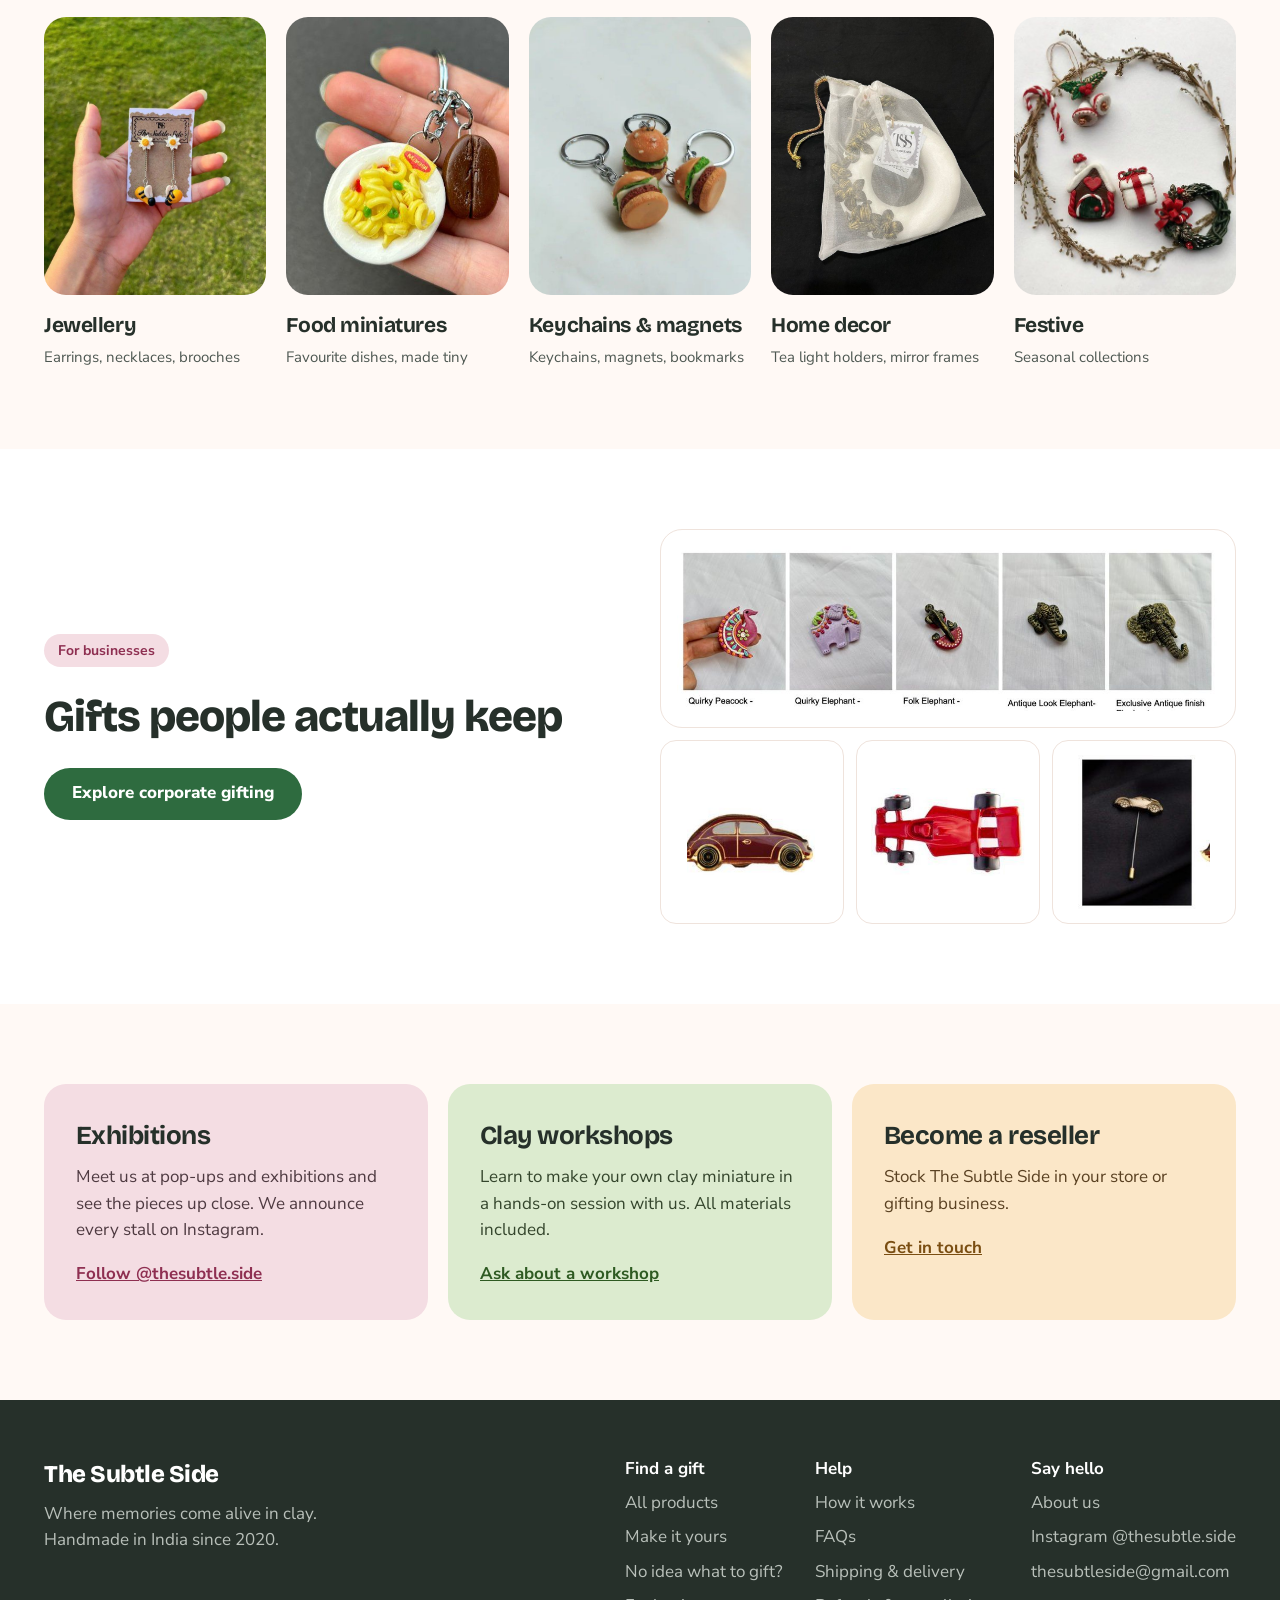
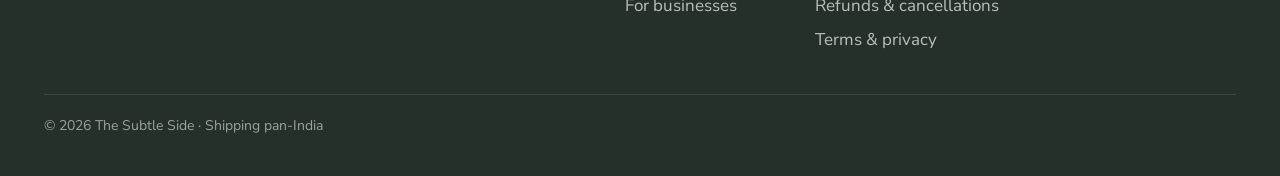
==== commit 17f31695: "Add files via upload" ====
--- a/index.html
+++ b/index.html
@@ -18,26 +18,36 @@
 
 <header class="site">
   <a class="brand" href="index.html"><img class="logo-img" src="images/logo/tss-logo.png" alt=""><b>The Subtle Side</b></a>
+  <button type="button" class="menu-toggle" aria-expanded="false" aria-controls="site-menu"><svg width="22" height="22" viewBox="0 0 24 24" fill="none" stroke="currentColor" stroke-width="2.4" stroke-linecap="round" aria-hidden="true"><path d="M4 7h16M4 12h16M4 17h16"/></svg><span class="menu-label">Menu</span></button>
   <nav class="main" aria-label="Main">
-    <a href="shop.html">Shop</a>
-    <a href="custom.html">Make it yours</a>
-    <a href="help.html">Help me choose</a>
-    <a href="business.html">For businesses</a>
-    <a href="index.html#about">About us</a>
+    <ul id="site-menu" class="menu">
+      <li><a href="index.html" aria-current="page">Home</a></li>
+      <li><a href="about.html">About us</a></li>
+      <li class="has-sub">
+        <button type="button" class="sub-toggle" aria-expanded="false" aria-controls="shop-sub">Shop <svg width="14" height="14" viewBox="0 0 24 24" fill="none" stroke="currentColor" stroke-width="2.6" stroke-linecap="round" stroke-linejoin="round" aria-hidden="true"><path d="M6 9l6 6 6-6"/></svg></button>
+        <ul id="shop-sub" class="sub">
+          <li><a href="shop.html">All products</a></li>
+          <li><a href="custom.html">Make it yours</a></li>
+          <li><a href="help.html">No idea what to gift?</a></li>
+        </ul>
+      </li>
+      <li><a href="how.html">How it works</a></li>
+      <li><a href="business.html">For businesses</a></li>
+      <li><a href="faq.html">FAQs</a></li>
+    </ul>
   </nav>
 </header>
 
 <section class="hero">
   <img class="sparkle" src="images/logo/sparkle-accent.png" alt="" style="right:2%;top:-8px">
   <div>
-    <span class="chip">Where memories come alive in clay</span>
-    <h1>Your precious memories, made small enough to hold.</h1>
-    <p>Customised clay miniatures, jewellery and portraits, handcrafted by a mother and her two daughters. Pick something ready-made, share your own idea, or let us help you choose.</p>
+    <h1>Where memories come alive in clay</h1>
+    <p>Customised clay miniatures, jewellery and portraits, handcrafted by a mother and her two daughters.</p>
     <div class="row">
       <a class="btn" href="shop.html">Shop ready pieces</a>
-      <a class="btn ghost" href="help.html">Help me choose</a>
+      <a class="btn ghost" href="help.html">No idea what to gift?</a>
     </div>
-    <a class="howlink" href="#how">New here? See how ordering works <span aria-hidden="true">↓</span></a>
+    <a class="howlink" href="how.html">New here? See how ordering works <span aria-hidden="true">→</span></a>
     <div class="stats">
       <div><b>7,000+</b><span>pieces shipped</span></div>
       <div><b>Since 2020</b><span>homegrown brand</span></div>
@@ -61,7 +71,7 @@
         <div class="path-body">
           <span class="path-num">01 · You know what you want</span>
           <h3>Shop</h3>
-          <p>Pieces we've made before, with small personal touches like names, colours or initials. Prices shown upfront.</p>
+          <p>Ready-made pieces, with small touches like names, colours or initials.</p>
           <span class="path-cta">Browse the shop <span aria-hidden="true">→</span></span>
         </div>
       </a>
@@ -70,7 +80,7 @@
         <div class="path-body">
           <span class="path-num">02 · You have an idea</span>
           <h3>Make it yours</h3>
-          <p>Portraits, pets, vehicles and more, made from your photos. Share them with us and we'll come back with ideas.</p>
+          <p>Portraits, pets, vehicles and more, made from your own photos.</p>
           <span class="path-cta">Share your idea <span aria-hidden="true">→</span></span>
         </div>
       </a>
@@ -78,8 +88,8 @@
         <div class="path-img"><img src="images/tealights/tealight-in-pouch.jpg" alt="" loading="lazy"></div>
         <div class="path-body">
           <span class="path-num">03 · You have no idea yet</span>
-          <h3>Help me choose</h3>
-          <p>Tell us about the occasion and what they love. We'll suggest a few gifts made just for them.</p>
+          <h3>No idea what to gift?</h3>
+          <p>Tell us what they love. We'll suggest gifts made just for them.</p>
           <span class="path-cta">Get gift ideas <span aria-hidden="true">→</span></span>
         </div>
       </a>
@@ -101,162 +111,9 @@
   </div>
 </section>
 
-<section id="how" class="white pad">
-  <div class="wrap">
-    <span class="chip">New here? Start here</span>
-    <h2 class="sec" style="margin:16px 0 8px">How it works</h2>
-    <p class="sub" style="margin-bottom:28px">Pick the one that sounds like you. Each one takes about 2 minutes.</p>
 
-    <div class="how-tabs" role="tablist" aria-label="Ways to order">
-      <button type="button" class="how-tab" role="tab" id="tab-shop" aria-controls="how-shop" aria-selected="true">
-        <b>I know what I want</b><span>Shop</span>
-      </button>
-      <button type="button" class="how-tab" role="tab" id="tab-custom" aria-controls="how-custom" aria-selected="false" tabindex="-1">
-        <b>I have an idea or photos</b><span>Make it yours</span>
-      </button>
-      <button type="button" class="how-tab" role="tab" id="tab-help" aria-controls="how-help" aria-selected="false" tabindex="-1">
-        <b>I have no idea what to get</b><span>Help me choose</span>
-      </button>
-    </div>
 
-    <!-- SHOP -->
-    <div class="how-panel" role="tabpanel" id="how-shop" aria-labelledby="tab-shop">
-      <ol class="how-steps">
-        <li class="how-step">
-          <div class="mock"><div class="mock-nav"><span class="hl">Shop</span><span>Make it yours</span><span>Help me choose</span></div></div>
-          <span class="how-num">1</span>
-          <h3>Tap <q>Shop</q> at the top</h3>
-          <p>You'll see everything with prices. Use the buttons to filter: jewellery, food, keychains…</p>
-        </li>
-        <li class="how-step">
-          <div class="mock"><div class="mock-card"><img src="images/jewellery/strawberry-earrings.jpg" alt=""><div><b>Strawberry earrings</b><i>₹250</i><span class="mock-btn hl">Order</span></div></div></div>
-          <span class="how-num">2</span>
-          <h3>Tap <q>Order</q> on the piece you like</h3>
-          <p>A small form opens. Nothing is paid yet.</p>
-        </li>
-        <li class="how-step">
-          <div class="mock"><div class="mock-form"><span class="mock-line">Your name &amp; WhatsApp</span><span class="mock-line short">Names, colours…</span><span class="mock-btn wide hl">Send my order</span></div></div>
-          <span class="how-num">3</span>
-          <h3>Add your details, tap <q>Send my order</q></h3>
-          <p>Write any names, initials or colours you want in the <q>Personalisation</q> box.</p>
-        </li>
-      </ol>
-      <a class="btn" href="shop.html">Go to the Shop</a>
-    </div>
-
-    <!-- MAKE IT YOURS -->
-    <div class="how-panel" role="tabpanel" id="how-custom" aria-labelledby="tab-custom" hidden>
-      <ol class="how-steps">
-        <li class="how-step">
-          <div class="mock"><div class="mock-card"><img src="images/portraits/couple-portrait-1.jpg" alt=""><div><b>3D portraits</b><i>From ₹1,150</i><span class="mock-btn hl">Start with this</span></div></div></div>
-          <span class="how-num">1</span>
-          <h3>Open <q>Make it yours</q>, pick what you want</h3>
-          <p>A portrait, your pet, your bike or car, a charm mirror, or <q>Something else</q>.</p>
-        </li>
-        <li class="how-step">
-          <div class="mock"><div class="mock-upload hl"><svg width="26" height="26" viewBox="0 0 24 24" fill="none" stroke="currentColor" stroke-width="2" stroke-linecap="round" stroke-linejoin="round" aria-hidden="true"><path d="M12 16V4"/><path d="M7 9l5-5 5 5"/><path d="M4 20h16"/></svg><span>Add your photos</span></div></div>
-          <span class="how-num">2</span>
-          <h3>Add your photos and tell us about it</h3>
-          <p>Clear, front-facing photos work best. Mention the occasion, outfits, names or a date.</p>
-        </li>
-        <li class="how-step">
-          <div class="mock"><div class="mock-chat"><span class="bubble">Here are 2 ideas for your portrait, ₹1,350 for 3 figures. Shall we go ahead?</span></div></div>
-          <span class="how-num">3</span>
-          <h3>Tap <q>Send my idea</q>, we reply with ideas</h3>
-          <p>We message you on WhatsApp with ideas and the final price. Nothing starts until you say yes.</p>
-        </li>
-      </ol>
-      <a class="btn" href="custom.html">Share your idea</a>
-    </div>
-
-    <!-- HELP ME CHOOSE -->
-    <div class="how-panel" role="tabpanel" id="how-help" aria-labelledby="tab-help" hidden>
-      <ol class="how-steps">
-        <li class="how-step">
-          <div class="mock"><div class="mock-form"><span class="mock-select hl">Birthday <svg width="14" height="14" viewBox="0 0 24 24" fill="none" stroke="currentColor" stroke-width="2.5" stroke-linecap="round" stroke-linejoin="round" aria-hidden="true"><path d="M6 9l6 6 6-6"/></svg></span><span class="mock-line short">Needed by</span></div></div>
-          <span class="how-num">1</span>
-          <h3>Open <q>Help me choose</q>, pick the occasion</h3>
-          <p>Birthday, anniversary, Rakhi, farewell… and the date you need it by.</p>
-        </li>
-        <li class="how-step">
-          <div class="mock"><div class="mock-form"><span class="mock-text hl">Loves her beagle, can't live without momos</span></div></div>
-          <span class="how-num">2</span>
-          <h3>Tell us what they love</h3>
-          <p>Food, pets, hobbies, a place, an inside joke. A line or two is enough.</p>
-        </li>
-        <li class="how-step">
-          <div class="mock"><div class="mock-chat"><span class="bubble">How about a mini beagle figurine, or momo earrings for ₹350?</span></div></div>
-          <span class="how-num">3</span>
-          <h3>Tap <q>Get my gift ideas</q></h3>
-          <p>We message you on WhatsApp with a few ideas and prices. No obligation to order.</p>
-        </li>
-      </ol>
-      <a class="btn" href="help.html">Get gift ideas</a>
-    </div>
-
-    <div class="then">
-      <h3>After that, it's the same for everyone</h3>
-      <ol class="then-steps">
-        <li><svg width="26" height="26" viewBox="0 0 24 24" fill="none" stroke="currentColor" stroke-width="2" stroke-linecap="round" stroke-linejoin="round" aria-hidden="true"><path d="M21 12a8 8 0 0 1-11.6 7.1L4 20l1-4.6A8 8 0 1 1 21 12z"/></svg><b>We message you</b><span>on WhatsApp to confirm details and price</span></li>
-        <li><svg width="26" height="26" viewBox="0 0 24 24" fill="none" stroke="currentColor" stroke-width="2" stroke-linecap="round" stroke-linejoin="round" aria-hidden="true"><path d="M7 5h10"/><path d="M7 9h10"/><path d="M9 5c3.5 0 5 1.8 5 4s-1.5 4-5 4H7l7 7"/></svg><b>You pay</b><span>by UPI or bank transfer, only after you say yes</span></li>
-        <li><svg width="26" height="26" viewBox="0 0 24 24" fill="none" stroke="currentColor" stroke-width="2" stroke-linecap="round" stroke-linejoin="round" aria-hidden="true"><path d="M12 3c-3 4-5 6.5-5 9.5a5 5 0 0 0 10 0C17 9.5 15 7 12 3z"/></svg><b>We make it by hand</b><span>and send you progress photos</span></li>
-        <li><svg width="26" height="26" viewBox="0 0 24 24" fill="none" stroke="currentColor" stroke-width="2" stroke-linecap="round" stroke-linejoin="round" aria-hidden="true"><path d="M3 7l9-4 9 4-9 4-9-4z"/><path d="M3 7v10l9 4 9-4V7"/><path d="M12 11v10"/></svg><b>It reaches you</b><span>anywhere in India, with tracking</span></li>
-      </ol>
-    </div>
-
-    <div class="faq">
-      <details><summary>Do I pay on the website?</summary><p>No. Nothing is charged when you send a form. We first confirm everything with you on WhatsApp, and you pay only after you say yes.</p></details>
-      <details><summary>Can I change something after I send it?</summary><p>Yes. Just tell us on WhatsApp. You can change details any time before we start making your piece.</p></details>
-      <details><summary>I filled the form. What now?</summary><p>Keep an eye on WhatsApp. We'll message you from our business number with the next steps.</p></details>
-      <details><summary>Where do you deliver?</summary><p>Anywhere in India, with tracking.</p></details>
-    </div>
-  </div>
-</section>
-
-<section class="pad">
-  <div class="wrap">
-    <div class="row" style="justify-content:space-between;align-items:flex-end;margin-bottom:36px">
-      <h2 class="sec" style="margin:0">Customer favourites</h2>
-      <a href="shop.html" style="font-weight:700">See the whole shop</a>
-    </div>
-    <div id="featured" class="pgrid"></div>
-  </div>
-</section>
-
-<section id="about" class="white pad">
-  <div class="wrap">
-    <div class="about-intro">
-      <div>
-        <span class="chip">Our story</span>
-        <h2 class="sec" style="margin:16px 0 20px">A mother, two daughters and a lot of clay</h2>
-        <p>The Subtle Side is a homegrown brand that makes clay miniatures and handicrafts. We started during the 2020 lockdown, and what began at the kitchen table has grown into a range of products that bring art and memories to life.</p>
-        <p>From the clay to the final piece, everything is handmade. Our products are made from air-dry clay that we make ourselves, and every piece is designed to carry the emotions of the giver into something beautiful for the receiver.</p>
-      </div>
-      <div>
-        <p class="quote">"Every product we make is a labour of love, handcrafted to tell a story."</p>
-        <div class="mosaic">
-          <div class="ph photo tall"><img src="images/tealights/antique-tealight-row.jpg" alt="A row of antique-style clay tea light holders" loading="lazy"></div>
-          <div class="ph photo"><img src="images/jewellery/sunflower-necklace.jpg" alt="Clay sunflower pendant necklace" loading="lazy"></div>
-          <div class="ph photo"><img src="images/food/mini-pizzas-grid.jpg" alt="Clay mini pizzas" loading="lazy"></div>
-        </div>
-      </div>
-    </div>
-
-    <div class="grid team">
-      <div class="member"><img src="images/team/jaswinder-kaur.jpg" alt="Jaswinder Kaur" loading="lazy"><h3>Jaswinder Kaur</h3><span>The Artist</span></div>
-      <div class="member"><img src="images/team/jaspreet-kaur.jpg" alt="Jaspreet Kaur" loading="lazy"><h3>Jaspreet Kaur</h3><span>Creative &amp; Business Development</span></div>
-      <div class="member"><img src="images/team/ishpreet-kaur.jpg" alt="Ishpreet Kaur" loading="lazy"><h3>Ishpreet Kaur</h3><span>Marketing &amp; Media</span></div>
-    </div>
-
-    <div class="grid values">
-      <div class="value"><h3>Handmade, start to finish</h3><p>We make our own air-dry clay and shape every piece by hand. No moulds, no mass production.</p></div>
-      <div class="value"><h3>Your story, in miniature</h3><p>We want to be the one place people come to for personalised gifts that bring their story to life.</p></div>
-      <div class="value"><h3>Art is a real skill</h3><p>We're building a platform that celebrates craftsmanship and challenges the idea that art isn't an employable skill.</p></div>
-    </div>
-  </div>
-</section>
-
-<section id="corporate" class="pad">
+<section id="corporate" class="white pad">
   <div class="wrap corp">
     <div>
       <span class="chip">For businesses</span>
@@ -275,7 +132,7 @@
   </div>
 </section>
 
-<section id="events" class="pad" style="padding-top:0">
+<section id="events" class="pad">
   <div class="wrap grid tiles">
     <div class="tile" style="background:#F4DDE3;color:#4E3A41"><h3 style="color:#26302A">Exhibitions</h3><p>Meet us at pop-ups and exhibitions and see the pieces up close. We announce every stall on Instagram.</p><a href="https://www.instagram.com/thesubtle.side/" style="font-weight:700;color:#8E2F51">Follow @thesubtle.side</a></div>
     <div class="tile" style="background:#DCEBCF;color:#34452C"><h3 style="color:#26302A">Clay workshops</h3><p>Learn to make your own clay miniature in a hands-on session with us. All materials included.</p><a href="business.html#enquire" style="font-weight:700;color:#2E5A22">Ask about a workshop</a></div>
@@ -287,38 +144,14 @@
   <div class="wrap">
     <div class="cols">
       <div style="flex:1 1 280px"><div class="display" style="font-weight:800;font-size:24px;color:#fff">The Subtle Side</div><span style="max-width:340px">Where memories come alive in clay. Handmade in India since 2020.</span></div>
-      <div><span class="t">Find a gift</span><a href="shop.html">Shop</a><a href="custom.html">Make it yours</a><a href="help.html">Help me choose</a><a href="business.html">For businesses</a></div>
-      <div><span class="t">Help</span><a href="policies.html#shipping">Shipping &amp; delivery</a><a href="policies.html#refunds">Refunds &amp; cancellations</a><a href="policies.html#terms">Terms &amp; privacy</a></div>
-      <div><span class="t">Say hello</span><a href="https://www.instagram.com/thesubtle.side/">Instagram @thesubtle.side</a><a href="mailto:thesubtleside@gmail.com">thesubtleside@gmail.com</a></div>
+      <div><span class="t">Find a gift</span><a href="shop.html">All products</a><a href="custom.html">Make it yours</a><a href="help.html">No idea what to gift?</a><a href="business.html">For businesses</a></div>
+      <div><span class="t">Help</span><a href="how.html">How it works</a><a href="faq.html">FAQs</a><a href="policies.html#shipping">Shipping &amp; delivery</a><a href="policies.html#refunds">Refunds &amp; cancellations</a><a href="policies.html#terms">Terms &amp; privacy</a></div>
+      <div><span class="t">Say hello</span><a href="about.html">About us</a><a href="https://www.instagram.com/thesubtle.side/">Instagram @thesubtle.side</a><a href="mailto:thesubtleside@gmail.com">thesubtleside@gmail.com</a></div>
     </div>
     <div class="copy">© 2026 The Subtle Side · Shipping pan-India</div>
   </div>
 </footer>
 
-<dialog id="order-dialog" class="order" aria-labelledby="od-name">
-  <div class="od-head">
-    <img id="od-img" src="images/logo/tss-logo.png" alt="">
-    <div><h2 id="od-name">Product</h2><p id="od-cat"></p></div>
-    <button type="button" class="od-close" data-close aria-label="Close">×</button>
-  </div>
-  <form method="POST" enctype="multipart/form-data" data-endpoint>
-    <input type="hidden" name="_subject" value="New order – The Subtle Side website">
-    <input type="hidden" name="_template" value="table">
-    <input type="hidden" name="_next" value="" data-next>
-    <input type="text" name="_honey" style="display:none" tabindex="-1" autocomplete="off">
-    <input type="hidden" name="Product" id="od-product">
-    <label class="f">Your name<input name="Name" type="text" required autocomplete="name"></label>
-    <label class="f">Your WhatsApp number<input name="WhatsApp" type="tel" required placeholder="+91" autocomplete="tel"></label>
-    <label class="f">City<input name="City" type="text" required></label>
-    <label class="f">Quantity<input name="Quantity" type="number" min="1" value="1"></label>
-    <label class="f">Email (optional)<input name="email" type="email" autocomplete="email"></label>
-    <label class="f">Needed by (optional)<input name="Needed by" type="date"></label>
-    <label class="f full">Personalisation (optional)<textarea name="Personalisation" rows="3" placeholder="Names, initials, colours…"></textarea></label>
-    <p class="od-info">We'll message you on WhatsApp to confirm the details and price before you pay.</p>
-    <button class="btn block full" type="submit">Send my order</button>
-  </form>
-</dialog>
-
 <a href="#" class="to-top" aria-label="Back to top"><svg width="22" height="22" viewBox="0 0 24 24" fill="none" stroke="currentColor" stroke-width="2.6" stroke-linecap="round" stroke-linejoin="round" aria-hidden="true"><path d="M12 19V5"/><path d="M5 12l7-7 7 7"/></svg></a>
 
 </body>
--- a/style.css
+++ b/style.css
@@ -279,3 +279,55 @@
 .to-top:focus-visible{outline:3px solid var(--pink);outline-offset:3px}
 html{scroll-behavior:smooth}
 @media (prefers-reduced-motion:reduce){html{scroll-behavior:auto}}
+
+/* ---------- v5: menu, about, faq ---------- */
+header.site{position:relative}
+nav.main .menu{list-style:none;margin:0;padding:0;display:flex;align-items:center;gap:4px 8px;flex-wrap:wrap}
+nav.main .menu a,nav.main .sub-toggle{display:inline-flex;align-items:center;gap:6px;min-height:44px;padding:0 12px;border-radius:999px;font:inherit;font-weight:700;font-size:16px;color:var(--green);text-decoration:none;background:none;border:0;cursor:pointer}
+nav.main .menu a:hover,nav.main .sub-toggle:hover{background:#F1F7EE;color:var(--green-dark)}
+nav.main .menu a[aria-current="page"],nav.main .sub-toggle.is-current{text-decoration:underline;text-decoration-thickness:3px;text-underline-offset:8px;text-decoration-color:var(--pink)}
+nav.main .sub-toggle svg{transition:transform .15s ease}
+nav.main .sub-toggle[aria-expanded="true"] svg{transform:rotate(180deg)}
+.has-sub{position:relative}
+.sub{list-style:none;margin:0;padding:8px;position:absolute;top:calc(100% + 6px);left:0;min-width:240px;background:#fff;border:1px solid var(--line);border-radius:18px;box-shadow:0 18px 40px rgba(38,48,42,.14);display:none;z-index:40}
+.sub.open{display:block}
+.sub a{width:100%;border-radius:12px !important;box-sizing:border-box}
+.menu-toggle{display:none;align-items:center;gap:8px;min-height:44px;padding:0 16px;border-radius:999px;border:2px solid var(--green);background:#fff;color:var(--green);font:inherit;font-weight:800;cursor:pointer}
+@media (max-width:980px){
+  .menu-toggle{display:inline-flex}
+  nav.main{flex-basis:100%}
+  nav.main .menu{display:none;flex-direction:column;align-items:stretch;background:#fff;border:1px solid var(--line);border-radius:18px;padding:8px;margin-top:8px}
+  nav.main .menu.open{display:flex}
+  nav.main .menu a,nav.main .sub-toggle{width:100%;justify-content:space-between;border-radius:12px}
+  .sub{position:static;box-shadow:none;border:0;padding:0 0 0 14px;min-width:0}
+}
+.path p{min-height:calc(2 * 1.55em)}
+.nudge-line{margin:8px 0 0;color:var(--muted);font-size:17px}
+.nudge-line a{font-weight:800}
+.faq-page{max-width:820px;padding-top:24px;padding-bottom:80px}
+.faq-page h1{font-size:clamp(40px,6vw,64px);margin:0 0 28px}
+.faq-page .faq{grid-template-columns:1fr;margin-top:0}
+.faq-page .faq details{background:#fff}
+.faq-page .nudge-line{margin-top:28px}
+.about-page{display:grid;grid-template-columns:minmax(0,1.1fr) minmax(0,1fr);gap:48px;align-items:center;padding-top:8px;padding-bottom:48px;min-height:calc(100vh - 140px);box-sizing:border-box}
+.about-text h1{font-size:clamp(34px,4vw,48px);line-height:1.05;margin:14px 0 16px}
+.about-text p{margin:0 0 12px;color:var(--muted)}
+.about-text .quote{font-size:22px;margin:16px 0 0;color:var(--green-dark)}
+.about-team{display:grid;grid-template-columns:repeat(3,minmax(0,1fr));gap:16px}
+.about-team .member img{width:100%;max-width:160px;height:auto;aspect-ratio:1/1}
+.about-team .member h3{font-size:18px}
+.about-team .member span{font-size:14px}
+@media (max-width:860px){.about-page{grid-template-columns:1fr;min-height:0}}
+
+@media (max-width:980px){
+  header.site{justify-content:space-between;row-gap:0}
+  nav.main{order:3;width:100%}
+  nav.main .menu{width:100%;box-sizing:border-box}
+}
+@media (max-width:480px){
+  header.site{padding:14px 16px}
+  .logo-img{width:44px;height:44px}
+  .brand b{font-size:19px}
+  .menu-toggle{padding:0 12px}
+  .menu-label{position:absolute;width:1px;height:1px;overflow:hidden;clip:rect(0 0 0 0)}
+}
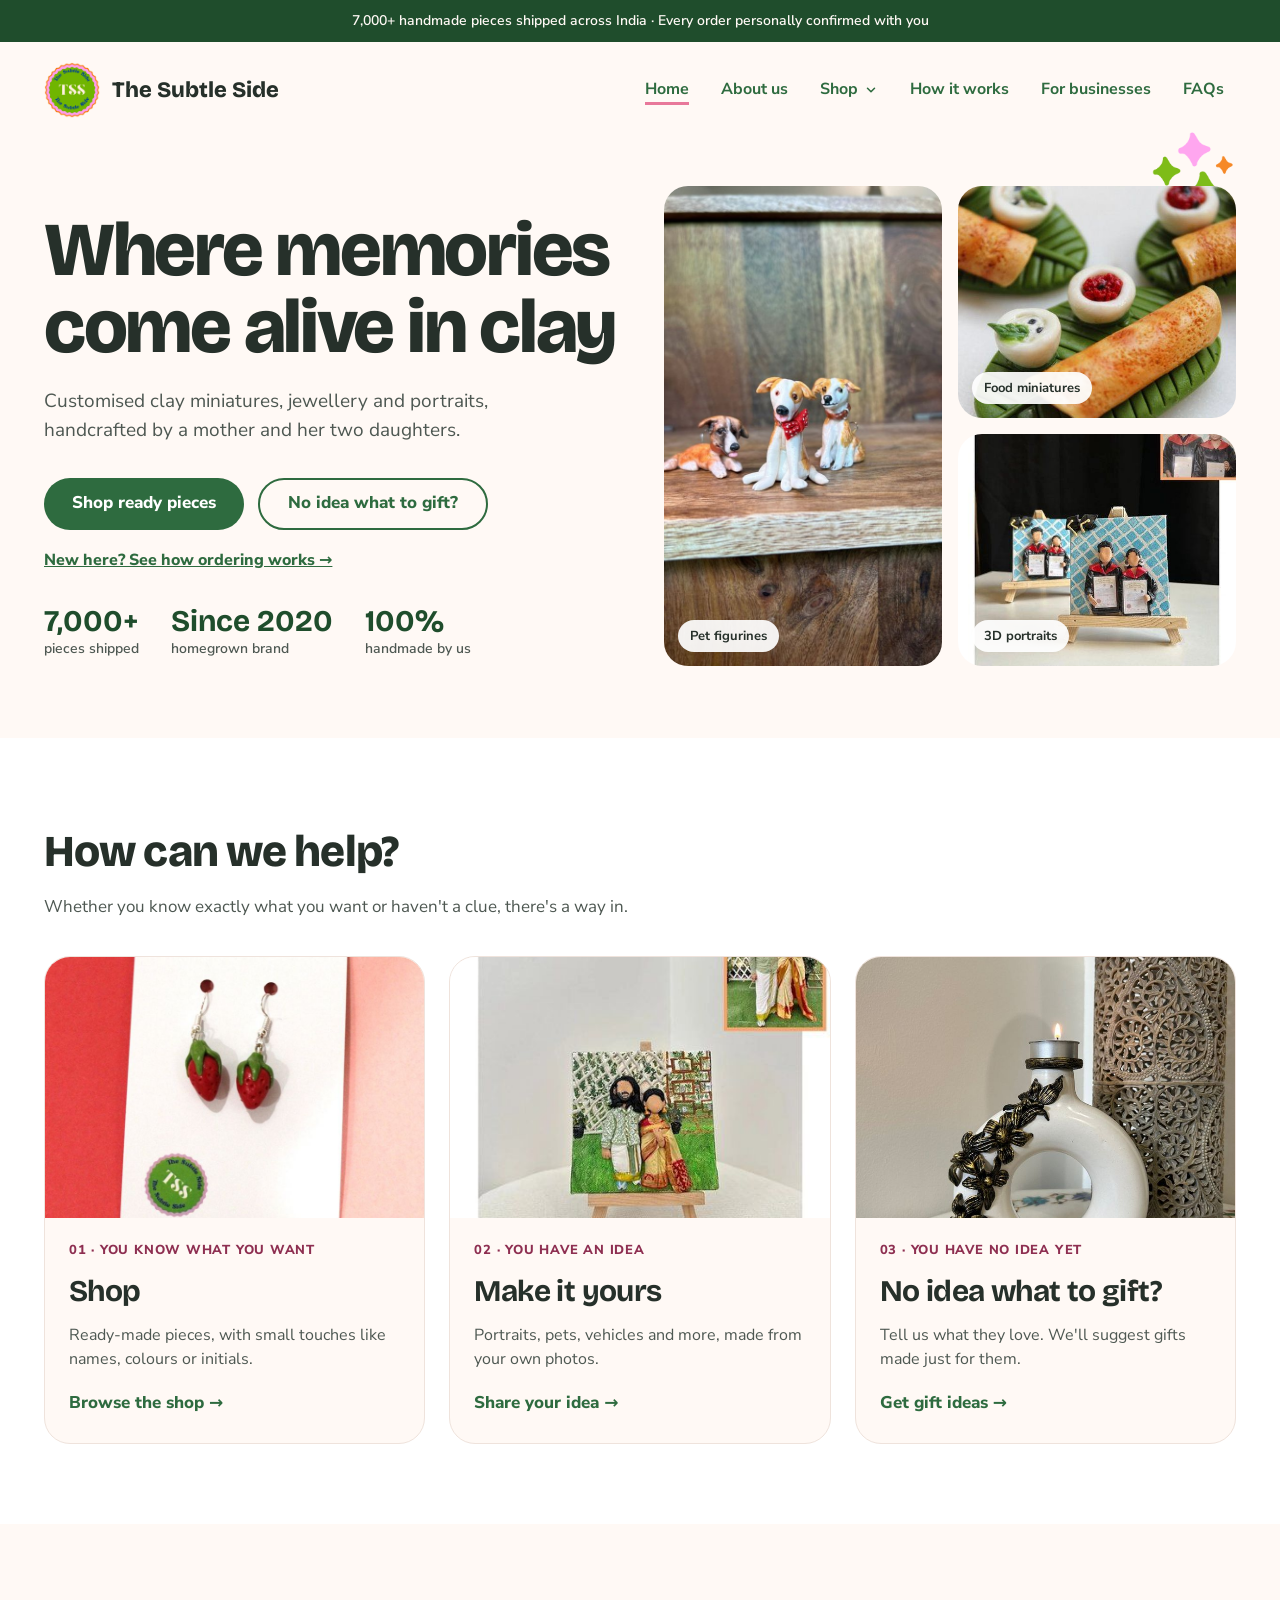
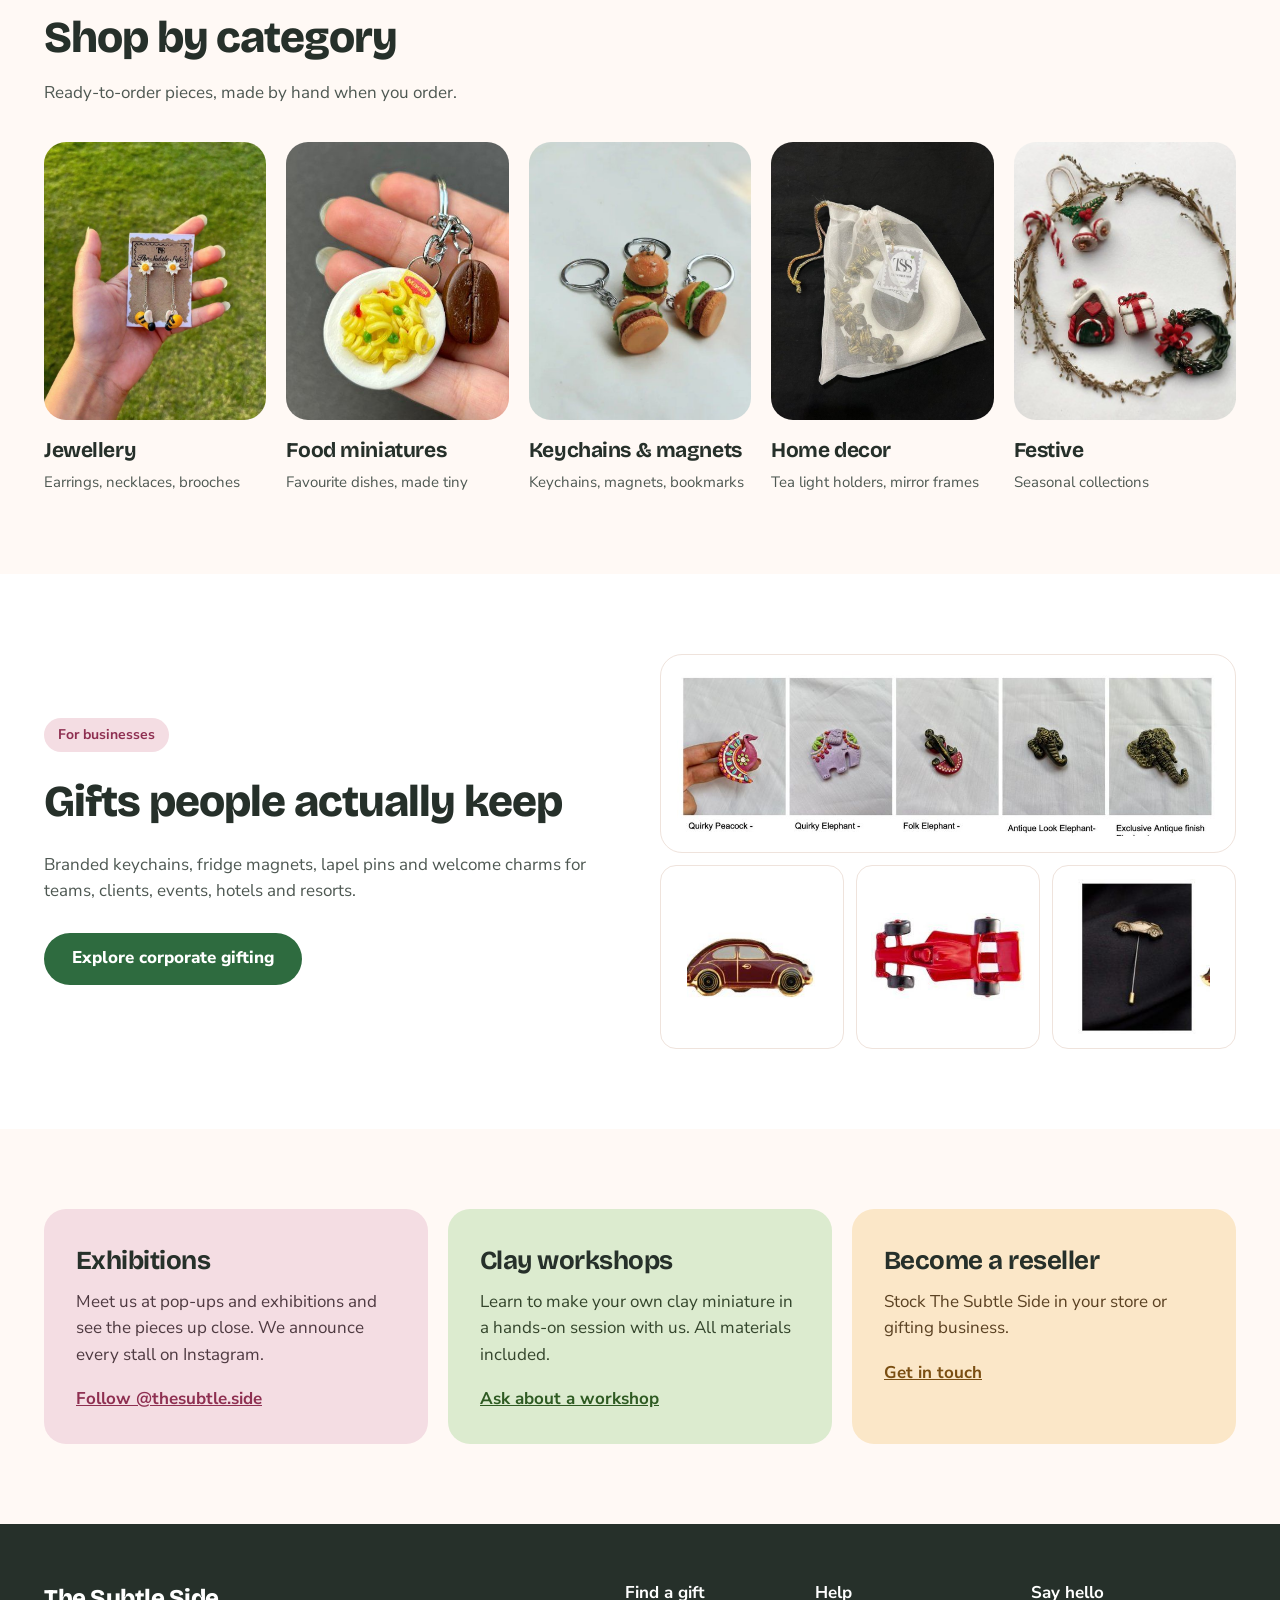
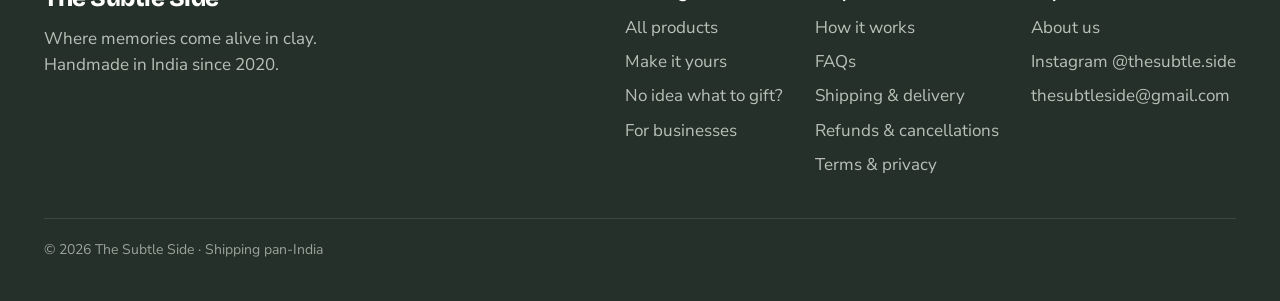
==== commit d6fa4bb1: "Add files via upload" ====
--- a/index.html
+++ b/index.html
@@ -25,7 +25,7 @@
       <li><a href="about.html">About us</a></li>
       <li class="has-sub">
         <button type="button" class="sub-toggle" aria-expanded="false" aria-controls="shop-sub">Shop <svg width="14" height="14" viewBox="0 0 24 24" fill="none" stroke="currentColor" stroke-width="2.6" stroke-linecap="round" stroke-linejoin="round" aria-hidden="true"><path d="M6 9l6 6 6-6"/></svg></button>
-        <ul id="shop-sub" class="sub">
+        <ul id="shop-sub" class="submenu">
           <li><a href="shop.html">All products</a></li>
           <li><a href="custom.html">Make it yours</a></li>
           <li><a href="help.html">No idea what to gift?</a></li>
--- a/style.css
+++ b/style.css
@@ -289,9 +289,9 @@
 nav.main .sub-toggle svg{transition:transform .15s ease}
 nav.main .sub-toggle[aria-expanded="true"] svg{transform:rotate(180deg)}
 .has-sub{position:relative}
-.sub{list-style:none;margin:0;padding:8px;position:absolute;top:calc(100% + 6px);left:0;min-width:240px;background:#fff;border:1px solid var(--line);border-radius:18px;box-shadow:0 18px 40px rgba(38,48,42,.14);display:none;z-index:40}
-.sub.open{display:block}
-.sub a{width:100%;border-radius:12px !important;box-sizing:border-box}
+.submenu{list-style:none;margin:0;padding:8px;position:absolute;top:calc(100% + 6px);left:0;min-width:240px;background:#fff;border:1px solid var(--line);border-radius:18px;box-shadow:0 18px 40px rgba(38,48,42,.14);display:none;z-index:40}
+.submenu.open{display:block}
+.submenu a{width:100%;border-radius:12px !important;box-sizing:border-box}
 .menu-toggle{display:none;align-items:center;gap:8px;min-height:44px;padding:0 16px;border-radius:999px;border:2px solid var(--green);background:#fff;color:var(--green);font:inherit;font-weight:800;cursor:pointer}
 @media (max-width:980px){
   .menu-toggle{display:inline-flex}
@@ -299,7 +299,7 @@
   nav.main .menu{display:none;flex-direction:column;align-items:stretch;background:#fff;border:1px solid var(--line);border-radius:18px;padding:8px;margin-top:8px}
   nav.main .menu.open{display:flex}
   nav.main .menu a,nav.main .sub-toggle{width:100%;justify-content:space-between;border-radius:12px}
-  .sub{position:static;box-shadow:none;border:0;padding:0 0 0 14px;min-width:0}
+  .submenu{position:static;box-shadow:none;border:0;padding:0 0 0 14px;min-width:0}
 }
 .path p{min-height:calc(2 * 1.55em)}
 .nudge-line{margin:8px 0 0;color:var(--muted);font-size:17px}
@@ -331,3 +331,7 @@
   .menu-toggle{padding:0 12px}
   .menu-label{position:absolute;width:1px;height:1px;overflow:hidden;clip:rect(0 0 0 0)}
 }
+
+.ig-btn{gap:10px}
+.ig-btn svg{flex:none}
+.toast{position:fixed;left:50%;bottom:24px;transform:translateX(-50%);background:var(--ink);color:#fff;padding:14px 22px;border-radius:14px;font-weight:700;z-index:100;box-shadow:0 10px 24px rgba(0,0,0,.25)}
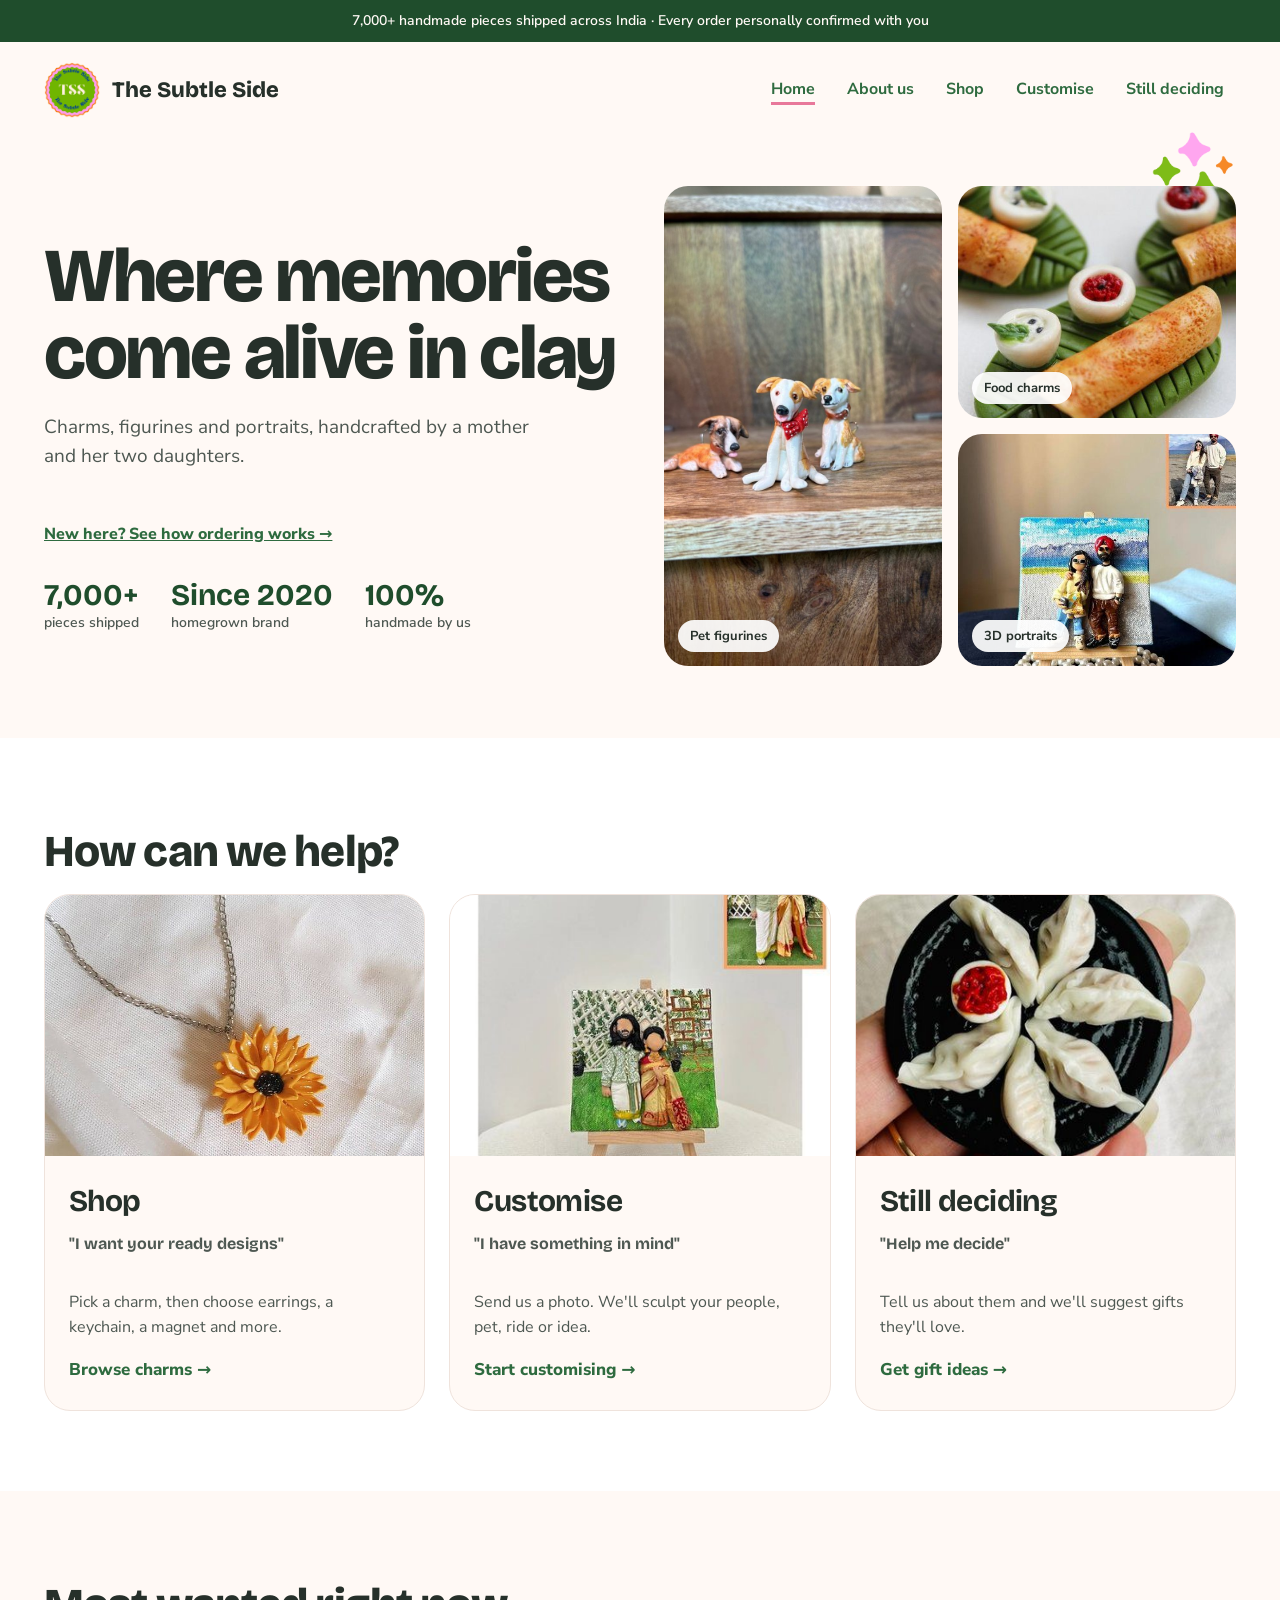
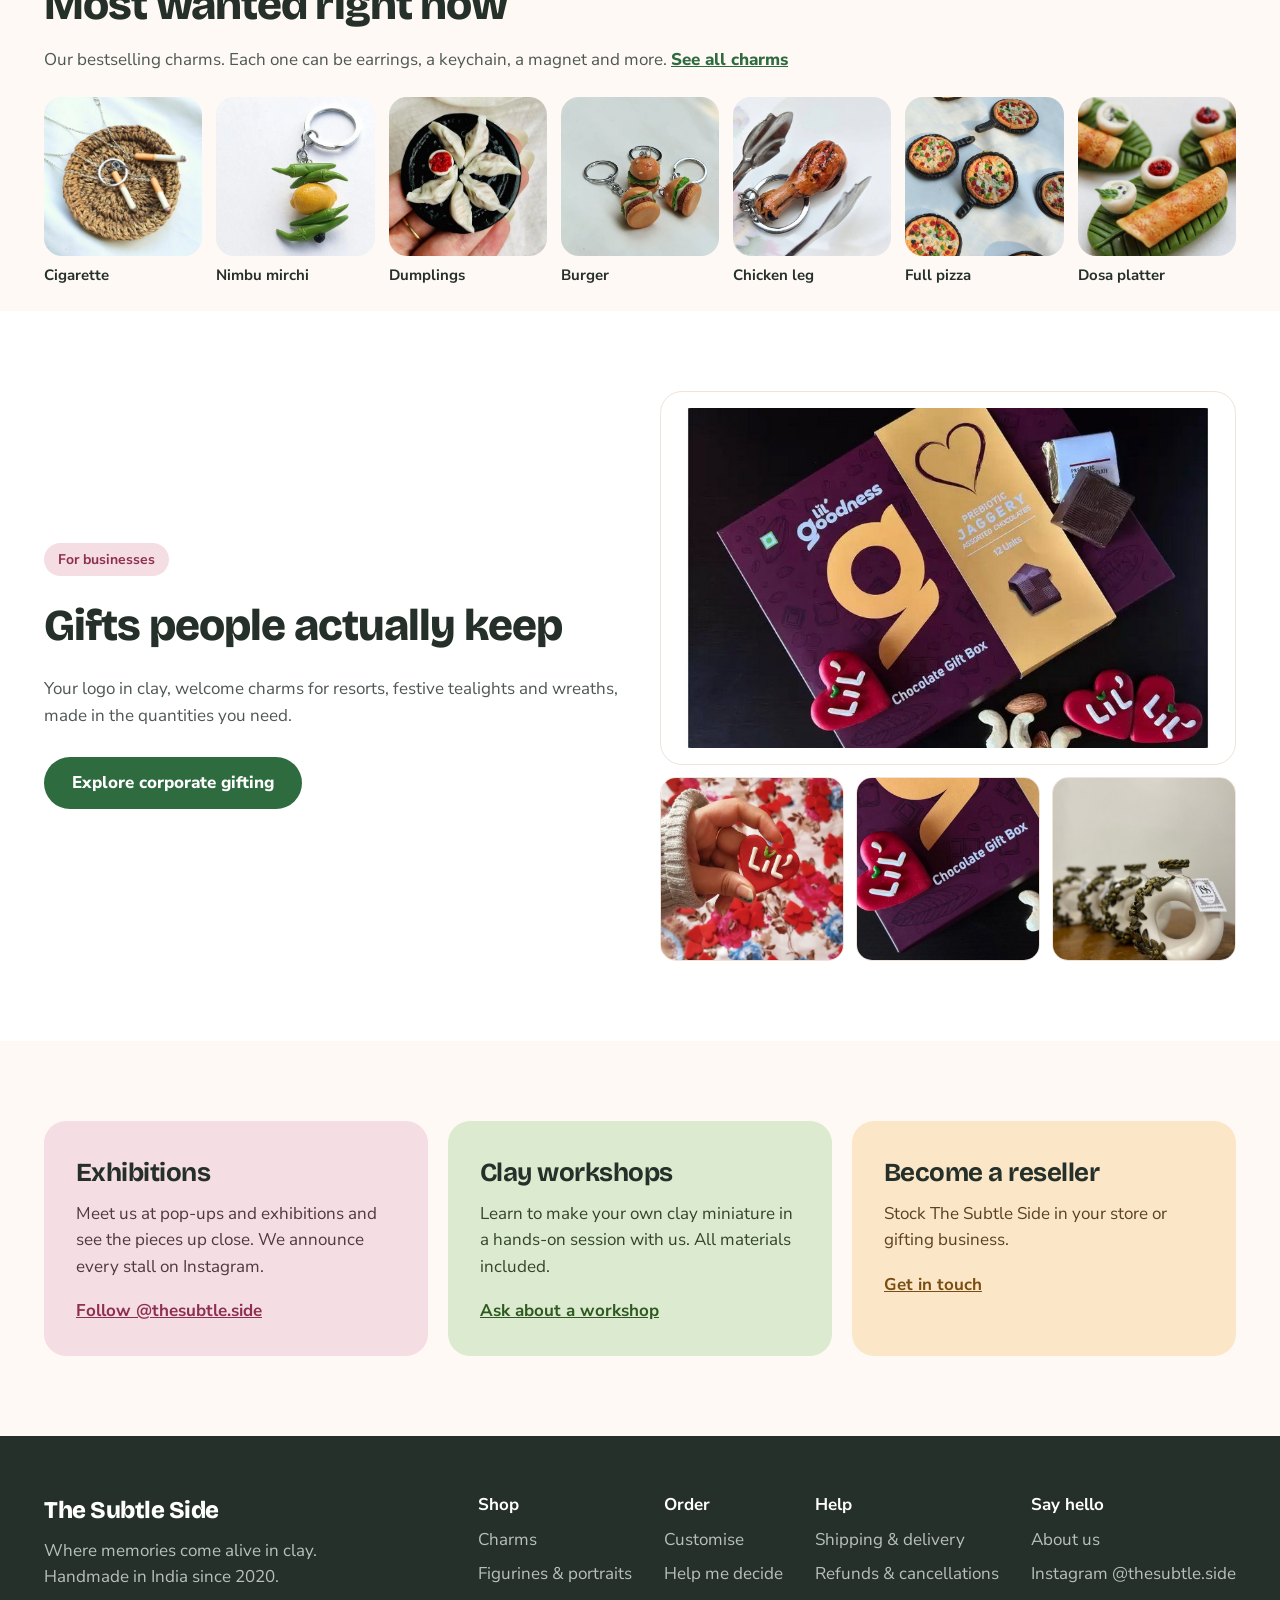
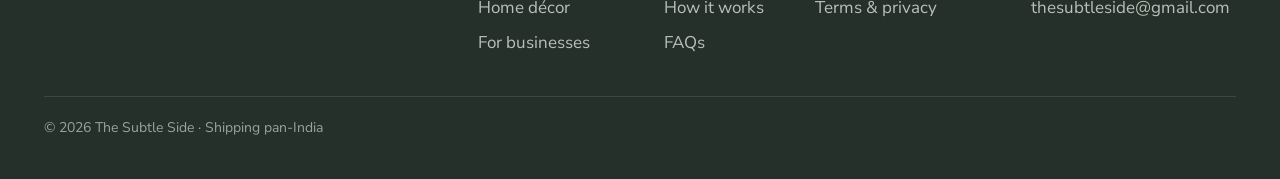
==== commit 72c48711: "Add files via upload" ====
--- a/index.html
+++ b/index.html
@@ -3,8 +3,8 @@
 <head>
 <meta charset="utf-8">
 <meta name="viewport" content="width=device-width, initial-scale=1">
-<title>The Subtle Side – Handmade clay miniatures, jewellery &amp; portraits</title>
-<meta name="description" content="Handmade customised clay miniatures, jewellery, 3D portraits and corporate gifts by a mother-daughter trio. 7,000+ pieces shipped across India.">
+<title>The Subtle Side – Handmade clay charms, figurines &amp; portraits</title>
+<meta name="description" content="Handmade clay charms, 3D portraits, pet figurines and corporate gifts by a mother-daughter trio. 7,000+ pieces shipped across India.">
 <link rel="icon" href="images/logo/tss-logo.png">
 <link rel="preconnect" href="https://fonts.googleapis.com">
 <link href="https://fonts.googleapis.com/css2?family=Bricolage+Grotesque:opsz,wght@12..96,500;12..96,700;12..96,800&family=Nunito+Sans:wght@400;600;700;800&display=swap" rel="stylesheet">
@@ -13,7 +13,6 @@
 <script src="site.js" defer></script>
 </head>
 <body>
-
 <div class="bar">7,000+ handmade pieces shipped across India · Every order personally confirmed with you</div>
 
 <header class="site">
@@ -23,17 +22,9 @@
     <ul id="site-menu" class="menu">
       <li><a href="index.html" aria-current="page">Home</a></li>
       <li><a href="about.html">About us</a></li>
-      <li class="has-sub">
-        <button type="button" class="sub-toggle" aria-expanded="false" aria-controls="shop-sub">Shop <svg width="14" height="14" viewBox="0 0 24 24" fill="none" stroke="currentColor" stroke-width="2.6" stroke-linecap="round" stroke-linejoin="round" aria-hidden="true"><path d="M6 9l6 6 6-6"/></svg></button>
-        <ul id="shop-sub" class="submenu">
-          <li><a href="shop.html">All products</a></li>
-          <li><a href="custom.html">Make it yours</a></li>
-          <li><a href="help.html">No idea what to gift?</a></li>
-        </ul>
-      </li>
-      <li><a href="how.html">How it works</a></li>
-      <li><a href="business.html">For businesses</a></li>
-      <li><a href="faq.html">FAQs</a></li>
+      <li><a href="shop.html">Shop</a></li>
+      <li><a href="custom.html">Customise</a></li>
+      <li><a href="help.html">Still deciding</a></li>
     </ul>
   </nav>
 </header>
@@ -42,11 +33,7 @@
   <img class="sparkle" src="images/logo/sparkle-accent.png" alt="" style="right:2%;top:-8px">
   <div>
     <h1>Where memories come alive in clay</h1>
-    <p>Customised clay miniatures, jewellery and portraits, handcrafted by a mother and her two daughters.</p>
-    <div class="row">
-      <a class="btn" href="shop.html">Shop ready pieces</a>
-      <a class="btn ghost" href="help.html">No idea what to gift?</a>
-    </div>
+    <p>Charms, figurines and portraits, handcrafted by a mother and her two daughters.</p>
     <a class="howlink" href="how.html">New here? See how ordering works <span aria-hidden="true">→</span></a>
     <div class="stats">
       <div><b>7,000+</b><span>pieces shipped</span></div>
@@ -55,41 +42,40 @@
     </div>
   </div>
   <div class="mosaic">
-    <a href="custom.html" class="ph photo tall"><img src="images/accessories/dog-trio-figures.jpg" alt="Three clay dog figurines on a wooden table"><span class="tag">Pet figurines</span></a>
-    <a href="shop.html#food" class="ph photo"><img src="images/food/dosa-platter.jpg" alt="Miniature dosa platter on banana leaves"><span class="tag">Food miniatures</span></a>
-    <a href="custom.html" class="ph photo"><img src="images/portraits/graduation-portrait-duo.jpg" alt="3D clay graduation portrait on a mini easel"><span class="tag">3D portraits</span></a>
+    <a href="figurines.html" class="ph photo tall"><img src="images/figurines/pet-2.jpg" alt="Three clay dog figurines on a wooden table"><span class="tag">Pet figurines</span></a>
+    <a href="shop.html#food" class="ph photo"><img src="images/charms/dosa-platter.jpg" alt="Miniature dosa platter charm"><span class="tag">Food charms</span></a>
+    <a href="figurines.html" class="ph photo"><img src="images/figurines/portrait-5.jpg" alt="3D clay couple portrait on a mini easel"><span class="tag">3D portraits</span></a>
   </div>
 </section>
 
 <section id="paths" class="white pad">
   <div class="wrap">
     <h2 class="sec">How can we help?</h2>
-    <p class="sub">Whether you know exactly what you want or haven't a clue, there's a way in.</p>
     <div class="paths">
       <a class="path" href="shop.html">
-        <div class="path-img"><img src="images/jewellery/strawberry-earrings.jpg" alt="" loading="lazy"></div>
+        <div class="path-img"><img src="images/charms/sunflower.jpg" alt="" loading="lazy"></div>
         <div class="path-body">
-          <span class="path-num">01 · You know what you want</span>
           <h3>Shop</h3>
-          <p>Ready-made pieces, with small touches like names, colours or initials.</p>
-          <span class="path-cta">Browse the shop <span aria-hidden="true">→</span></span>
+          <p class="path-q">"I want your ready designs"</p>
+          <p>Pick a charm, then choose earrings, a keychain, a magnet and more.</p>
+          <span class="path-cta">Browse charms <span aria-hidden="true">→</span></span>
         </div>
       </a>
       <a class="path" href="custom.html">
-        <div class="path-img"><img src="images/portraits/couple-portrait-1.jpg" alt="" loading="lazy"></div>
+        <div class="path-img"><img src="images/figurines/portrait-1.jpg" alt="" loading="lazy"></div>
         <div class="path-body">
-          <span class="path-num">02 · You have an idea</span>
-          <h3>Make it yours</h3>
-          <p>Portraits, pets, vehicles and more, made from your own photos.</p>
-          <span class="path-cta">Share your idea <span aria-hidden="true">→</span></span>
+          <h3>Customise</h3>
+          <p class="path-q">"I have something in mind"</p>
+          <p>Send us a photo. We'll sculpt your people, pet, ride or idea.</p>
+          <span class="path-cta">Start customising <span aria-hidden="true">→</span></span>
         </div>
       </a>
       <a class="path" href="help.html">
-        <div class="path-img"><img src="images/tealights/tealight-in-pouch.jpg" alt="" loading="lazy"></div>
+        <div class="path-img"><img src="images/charms/dumplings.jpg" alt="" loading="lazy"></div>
         <div class="path-body">
-          <span class="path-num">03 · You have no idea yet</span>
-          <h3>No idea what to gift?</h3>
-          <p>Tell us what they love. We'll suggest gifts made just for them.</p>
+          <h3>Still deciding</h3>
+          <p class="path-q">"Help me decide"</p>
+          <p>Tell us about them and we'll suggest gifts they'll love.</p>
           <span class="path-cta">Get gift ideas <span aria-hidden="true">→</span></span>
         </div>
       </a>
@@ -97,20 +83,13 @@
   </div>
 </section>
 
-<section id="categories" class="pad">
+<section class="pad" style="padding-bottom:24px">
   <div class="wrap">
-    <h2 class="sec">Shop by category</h2>
-    <p class="sub">Ready-to-order pieces, made by hand when you order.</p>
-    <div class="grid cats">
-      <a class="cat-tile" href="shop.html#jewellery"><div class="tile-img"><img src="images/jewellery/daisy-drop-earrings.jpg" alt="" loading="lazy"></div><h3>Jewellery</h3><span>Earrings, necklaces, brooches</span></a>
-      <a class="cat-tile" href="shop.html#food"><div class="tile-img"><img src="images/food/noodles-charm.jpg" alt="" loading="lazy"></div><h3>Food miniatures</h3><span>Favourite dishes, made tiny</span></a>
-      <a class="cat-tile" href="shop.html#accessories"><div class="tile-img"><img src="images/accessories/burger-keychains.jpg" alt="" loading="lazy"></div><h3>Keychains &amp; magnets</h3><span>Keychains, magnets, bookmarks</span></a>
-      <a class="cat-tile" href="shop.html#decor"><div class="tile-img"><img src="images/tealights/antique-tealight-lit.jpg" alt="" loading="lazy"></div><h3>Home decor</h3><span>Tea light holders, mirror frames</span></a>
-      <a class="cat-tile" href="shop.html#festive"><div class="tile-img"><img src="images/festive/xmas-wreath-charms.jpg" alt="" loading="lazy"></div><h3>Festive</h3><span>Seasonal collections</span></a>
-    </div>
+    <h2 class="sec">Most wanted right now</h2>
+    <p class="sub" style="margin-bottom:24px">Our bestselling charms. Each one can be earrings, a keychain, a magnet and more. <a href="shop.html" style="font-weight:800">See all charms</a></p>
+    <div id="home-most" class="home-most"></div>
   </div>
 </section>
-
 
 
 <section id="corporate" class="white pad">
@@ -118,15 +97,15 @@
     <div>
       <span class="chip">For businesses</span>
       <h2 class="sec" style="margin:16px 0 16px">Gifts people actually keep</h2>
-      <p class="sub" style="margin-bottom:28px">Branded keychains, fridge magnets, lapel pins and welcome charms for teams, clients, events, hotels and resorts.</p>
+      <p class="sub" style="margin-bottom:28px">Your logo in clay, welcome charms for resorts, festive tealights and wreaths, made in the quantities you need.</p>
       <a class="btn" href="business.html">Explore corporate gifting</a>
     </div>
     <div>
-      <div class="strip"><img src="images/corporate/kerala-animal-charms-set.jpg" alt="Set of Kerala-themed welcome charms for a resort" loading="lazy"></div>
+      <div class="strip"><img src="images/business/logo-box.jpg" alt="Clay logo charms in a branded gift box" loading="lazy" style="border-radius:14px"></div>
       <div class="pins">
-        <div><img src="images/lapelpins/beetle-car-pin.jpg" alt="Clay car lapel pin" loading="lazy"></div>
-        <div><img src="images/lapelpins/racecar-lapel-pin.jpg" alt="Race car lapel pin" loading="lazy"></div>
-        <div><img src="images/lapelpins/vintage-car-stickpin.jpg" alt="Vintage car stick pin" loading="lazy"></div>
+        <div><img src="images/business/logo-heart.jpg" alt="Clay heart charm close-up" loading="lazy"></div>
+        <div><img src="images/business/logo-box-detail.jpg" alt="Gift box detail" loading="lazy"></div>
+        <div><img src="images/business/antique-tealight-1.jpg" alt="Antique tealight holders" loading="lazy"></div>
       </div>
     </div>
   </div>
@@ -135,17 +114,18 @@
 <section id="events" class="pad">
   <div class="wrap grid tiles">
     <div class="tile" style="background:#F4DDE3;color:#4E3A41"><h3 style="color:#26302A">Exhibitions</h3><p>Meet us at pop-ups and exhibitions and see the pieces up close. We announce every stall on Instagram.</p><a href="https://www.instagram.com/thesubtle.side/" style="font-weight:700;color:#8E2F51">Follow @thesubtle.side</a></div>
-    <div class="tile" style="background:#DCEBCF;color:#34452C"><h3 style="color:#26302A">Clay workshops</h3><p>Learn to make your own clay miniature in a hands-on session with us. All materials included.</p><a href="business.html#enquire" style="font-weight:700;color:#2E5A22">Ask about a workshop</a></div>
-    <div class="tile" style="background:#FBE7C8;color:#5A4122"><h3 style="color:#26302A">Become a reseller</h3><p>Stock The Subtle Side in your store or gifting business.</p><a href="business.html#enquire" style="font-weight:700;color:#7A4E12">Get in touch</a></div>
+    <div class="tile" style="background:#DCEBCF;color:#34452C"><h3 style="color:#26302A">Clay workshops</h3><p>Learn to make your own clay miniature in a hands-on session with us. All materials included.</p><a href="business.html?item=A%20clay%20workshop#enquire" style="font-weight:700;color:#2E5A22">Ask about a workshop</a></div>
+    <div class="tile" style="background:#FBE7C8;color:#5A4122"><h3 style="color:#26302A">Become a reseller</h3><p>Stock The Subtle Side in your store or gifting business.</p><a href="business.html?item=Reselling%20your%20products#enquire" style="font-weight:700;color:#7A4E12">Get in touch</a></div>
   </div>
 </section>
 
 <footer class="site">
   <div class="wrap">
     <div class="cols">
-      <div style="flex:1 1 280px"><div class="display" style="font-weight:800;font-size:24px;color:#fff">The Subtle Side</div><span style="max-width:340px">Where memories come alive in clay. Handmade in India since 2020.</span></div>
-      <div><span class="t">Find a gift</span><a href="shop.html">All products</a><a href="custom.html">Make it yours</a><a href="help.html">No idea what to gift?</a><a href="business.html">For businesses</a></div>
-      <div><span class="t">Help</span><a href="how.html">How it works</a><a href="faq.html">FAQs</a><a href="policies.html#shipping">Shipping &amp; delivery</a><a href="policies.html#refunds">Refunds &amp; cancellations</a><a href="policies.html#terms">Terms &amp; privacy</a></div>
+      <div style="flex:1 1 260px"><div class="display" style="font-weight:800;font-size:24px;color:#fff">The Subtle Side</div><span style="max-width:340px">Where memories come alive in clay. Handmade in India since 2020.</span></div>
+      <div><span class="t">Shop</span><a href="shop.html">Charms</a><a href="figurines.html">Figurines &amp; portraits</a><a href="decor.html">Home décor</a><a href="business.html">For businesses</a></div>
+      <div><span class="t">Order</span><a href="custom.html">Customise</a><a href="help.html">Help me decide</a><a href="how.html">How it works</a><a href="faq.html">FAQs</a></div>
+      <div><span class="t">Help</span><a href="policies.html#shipping">Shipping &amp; delivery</a><a href="policies.html#refunds">Refunds &amp; cancellations</a><a href="policies.html#terms">Terms &amp; privacy</a></div>
       <div><span class="t">Say hello</span><a href="about.html">About us</a><a href="https://www.instagram.com/thesubtle.side/">Instagram @thesubtle.side</a><a href="mailto:thesubtleside@gmail.com">thesubtleside@gmail.com</a></div>
     </div>
     <div class="copy">© 2026 The Subtle Side · Shipping pan-India</div>
--- a/style.css
+++ b/style.css
@@ -335,3 +335,114 @@
 .ig-btn{gap:10px}
 .ig-btn svg{flex:none}
 .toast{position:fixed;left:50%;bottom:24px;transform:translateX(-50%);background:var(--ink);color:#fff;padding:14px 22px;border-radius:14px;font-weight:700;z-index:100;box-shadow:0 10px 24px rgba(0,0,0,.25)}
+
+/* ---------- v6: charms, step-by-step forms, contact step ---------- */
+.pimg{position:relative}
+.badge{position:absolute;left:12px;top:12px;z-index:1;background:var(--pink);color:#fff;font-size:12px;font-weight:800;letter-spacing:.02em;padding:6px 12px;border-radius:999px;box-shadow:0 4px 10px rgba(142,47,81,.25)}
+.types-strip{display:flex;flex-wrap:wrap;gap:8px;margin:20px 0 0;padding:0;list-style:none}
+.types-strip li{background:#fff;border:1px solid var(--line);border-radius:999px;padding:6px 14px;font-size:14px;font-weight:700;color:var(--green-dark)}
+.most{margin:0 0 48px}
+.most h2{font-size:28px;margin:0 0 4px}
+.most p{margin:0 0 18px;color:var(--muted)}
+.most-row{display:grid;grid-auto-flow:column;grid-auto-columns:minmax(210px,230px);gap:18px;overflow-x:auto;padding:4px 2px 14px;scroll-snap-type:x mandatory}
+.most-row .pcard{scroll-snap-align:start}
+.theme-head{font-size:28px;margin:0 0 14px}
+
+/* step-by-step forms */
+.wiz{background:#fff;border:1px solid var(--line);border-radius:28px;padding:28px 32px 32px}
+.wprog{list-style:none;margin:0 0 24px;padding:0;display:flex;flex-wrap:wrap;gap:8px 18px;counter-reset:w}
+.wprog li{counter-increment:w;display:flex;align-items:center;gap:8px;font-size:14px;font-weight:700;color:var(--muted)}
+.wprog li::before{content:counter(w);width:28px;height:28px;border-radius:50%;display:flex;align-items:center;justify-content:center;background:#F6EEE9;color:var(--muted);font-weight:800}
+.wprog li[aria-current]{color:var(--ink)}
+.wprog li[aria-current]::before{background:var(--green);color:#fff}
+.wprog li.done::before{content:"\2713";background:#DCEBCF;color:var(--green-dark)}
+.wstep{display:grid;grid-template-columns:repeat(2,minmax(0,1fr));gap:16px}
+.wstep>*{grid-column:1/-1}
+.wstep>label.f:not(.full){grid-column:auto}
+.wstep[hidden]{display:none}
+.wtitle{font-size:26px;margin:0}
+.wtitle:focus{outline:none}
+.wlead{margin:-8px 0 0;color:var(--muted)}
+.wnav{display:flex;flex-wrap:wrap;justify-content:space-between;gap:12px;margin-top:6px}
+.wnav .btn:only-child{margin-left:auto}
+.wnav [data-go=back]:only-child{margin-left:0}
+.date-hint{font-weight:600;font-size:13px;color:var(--muted)}
+.opts{display:grid;grid-template-columns:repeat(auto-fill,minmax(190px,1fr));gap:10px}
+.opt{position:relative;display:flex;flex-direction:column;gap:2px;padding:14px 16px;border:2px solid var(--field);border-radius:16px;background:#fff;cursor:pointer;min-height:64px;justify-content:center}
+.opt input{position:absolute;opacity:0;inset:0;margin:0;cursor:pointer}
+.opt:has(input:checked){border-color:var(--green);background:#F1F7EE;box-shadow:inset 0 0 0 1px var(--green)}
+.opt:has(input:focus-visible){outline:3px solid var(--pink);outline-offset:2px}
+.opt-name{font-weight:800}
+.opt-price{font-weight:700;color:var(--green-dark);font-size:15px}
+.opt-price.ask{color:var(--pink-ink);font-size:13px}
+.tgroup{margin:0 0 6px}
+.tgroup legend{font-size:15px;color:var(--muted);margin-bottom:8px}
+.start-from{background:var(--pink-soft);color:#4E3A41;border-radius:14px;padding:12px 16px;margin:0}
+.photo-hint{margin:-6px 0 0;font-size:14px;color:var(--muted)}
+
+/* contact step */
+.c-sum{margin:0;white-space:pre-wrap;word-break:break-word;font-family:'Nunito Sans',sans-serif;font-size:15px;line-height:1.55;background:var(--ground);border:1px solid var(--line);border-radius:16px;padding:16px 18px;max-height:280px;overflow:auto;-webkit-user-select:all;user-select:all}
+.c-lbl{margin:6px 0 -4px;font-weight:800}
+.c-opts{display:grid;grid-template-columns:repeat(2,minmax(0,1fr));gap:12px}
+.c-opt{display:flex;align-items:flex-start;gap:14px;text-align:left;padding:18px;border-radius:18px;border:2px solid var(--green);background:#fff;color:var(--ink);cursor:pointer;font:inherit}
+.c-opt svg{flex:none;margin-top:2px;color:var(--green)}
+.c-opt span{display:flex;flex-direction:column;gap:2px}
+.c-opt b{font-size:17px}
+.c-opt small{font-size:14px;color:var(--muted)}
+.c-opt.c-ig{background:var(--green);color:#fff}
+.c-opt.c-ig svg,.c-opt.c-ig small{color:#E3F0E6}
+.c-opt.c-ig:hover{background:var(--green-dark)}
+.c-opt[aria-expanded=true]{background:#F1F7EE}
+.c-done{background:#F1F7EE;border-radius:16px;padding:16px 18px}
+.c-done p{margin:0 0 12px}
+.c-photos{font-weight:700;color:var(--pink-ink)}
+.c-reach{display:grid;grid-template-columns:repeat(2,minmax(0,1fr));gap:14px;background:var(--ground);border:1px solid var(--line);border-radius:18px;padding:18px}
+.c-reach[hidden],.c-done[hidden]{display:none}
+.c-reach .note{margin:-4px 0 0}
+
+/* charm dialog */
+dialog.order form.wiz{display:block;border:0;border-radius:0;padding:18px 20px 22px}
+dialog.order .wprog{margin-bottom:18px}
+dialog.order .wtitle{font-size:22px}
+dialog.order .opts{grid-template-columns:repeat(2,minmax(0,1fr))}
+dialog.order .c-opts,dialog.order .c-reach{grid-template-columns:1fr}
+dialog.order .c-reach label.f{grid-column:1/-1}
+
+/* figurines/décor/business cards */
+.idea-img.soon{display:flex;align-items:center;justify-content:center;background:repeating-linear-gradient(45deg,var(--pink-soft) 0 14px,#F9E8EC 14px 28px)}
+.idea-img.soon span{background:#fff;color:var(--pink-ink);font-weight:800;font-size:14px;padding:8px 14px;border-radius:999px}
+.idea .btn.small{align-self:flex-start}
+
+/* home */
+.paths .path h3{font-size:30px}
+.path-q{font-family:'Bricolage Grotesque',sans-serif;font-size:20px;font-weight:700;color:var(--pink-ink);margin:0}
+.home-most{display:grid;grid-template-columns:repeat(7,minmax(0,1fr));gap:14px}
+.mini{display:flex;flex-direction:column;gap:8px;text-decoration:none;color:var(--ink);font-weight:700;font-size:15px}
+.mini img{width:100%;aspect-ratio:1/1;object-fit:cover;border-radius:18px;background:#F6EEE9}
+.corp .pins img{max-width:100%;max-height:100%;object-fit:cover;width:100%;height:100%}
+@media (max-width:980px){.home-most{grid-template-columns:repeat(4,minmax(0,1fr))}}
+@media (max-width:640px){
+  .wiz{padding:20px 18px 22px;border-radius:22px}
+  .wstep,.c-opts,.c-reach{grid-template-columns:1fr}
+  .wstep>label.f:not(.full){grid-column:1/-1}
+  .home-most{grid-template-columns:repeat(3,minmax(0,1fr))}
+  dialog.order .opts{grid-template-columns:1fr 1fr}
+}
+.idea-img.contain{background:#fff}
+.idea-img.contain img{object-fit:contain}
+.corp .strip img{width:100%;height:340px;object-fit:cover}
+@media (max-width:640px){
+  .pgrid{grid-template-columns:repeat(2,minmax(0,1fr));gap:12px}
+  .pgrid .pbody{padding:12px 12px 14px}
+  .pgrid .btn.small{padding:0 16px;min-height:40px}
+  .most-row{grid-auto-columns:minmax(160px,170px);gap:12px}
+  .most-row .pbody{padding:12px}
+}
+/* v7 */
+.types-line{margin:14px 0 0;max-width:680px;color:var(--muted);font-size:16px}
+.types-lbl{font-weight:800;color:var(--green-dark)}
+.idea .pnote{margin:0 0 12px}
+.idea-text{margin-bottom:16px}
+.has-sub:hover .submenu{display:block}
+.submenu::before{content:"";position:absolute;left:0;right:0;top:-8px;height:8px}
+@media (max-width:980px){.has-sub:hover .submenu{display:none}.has-sub .submenu.open{display:block}}
